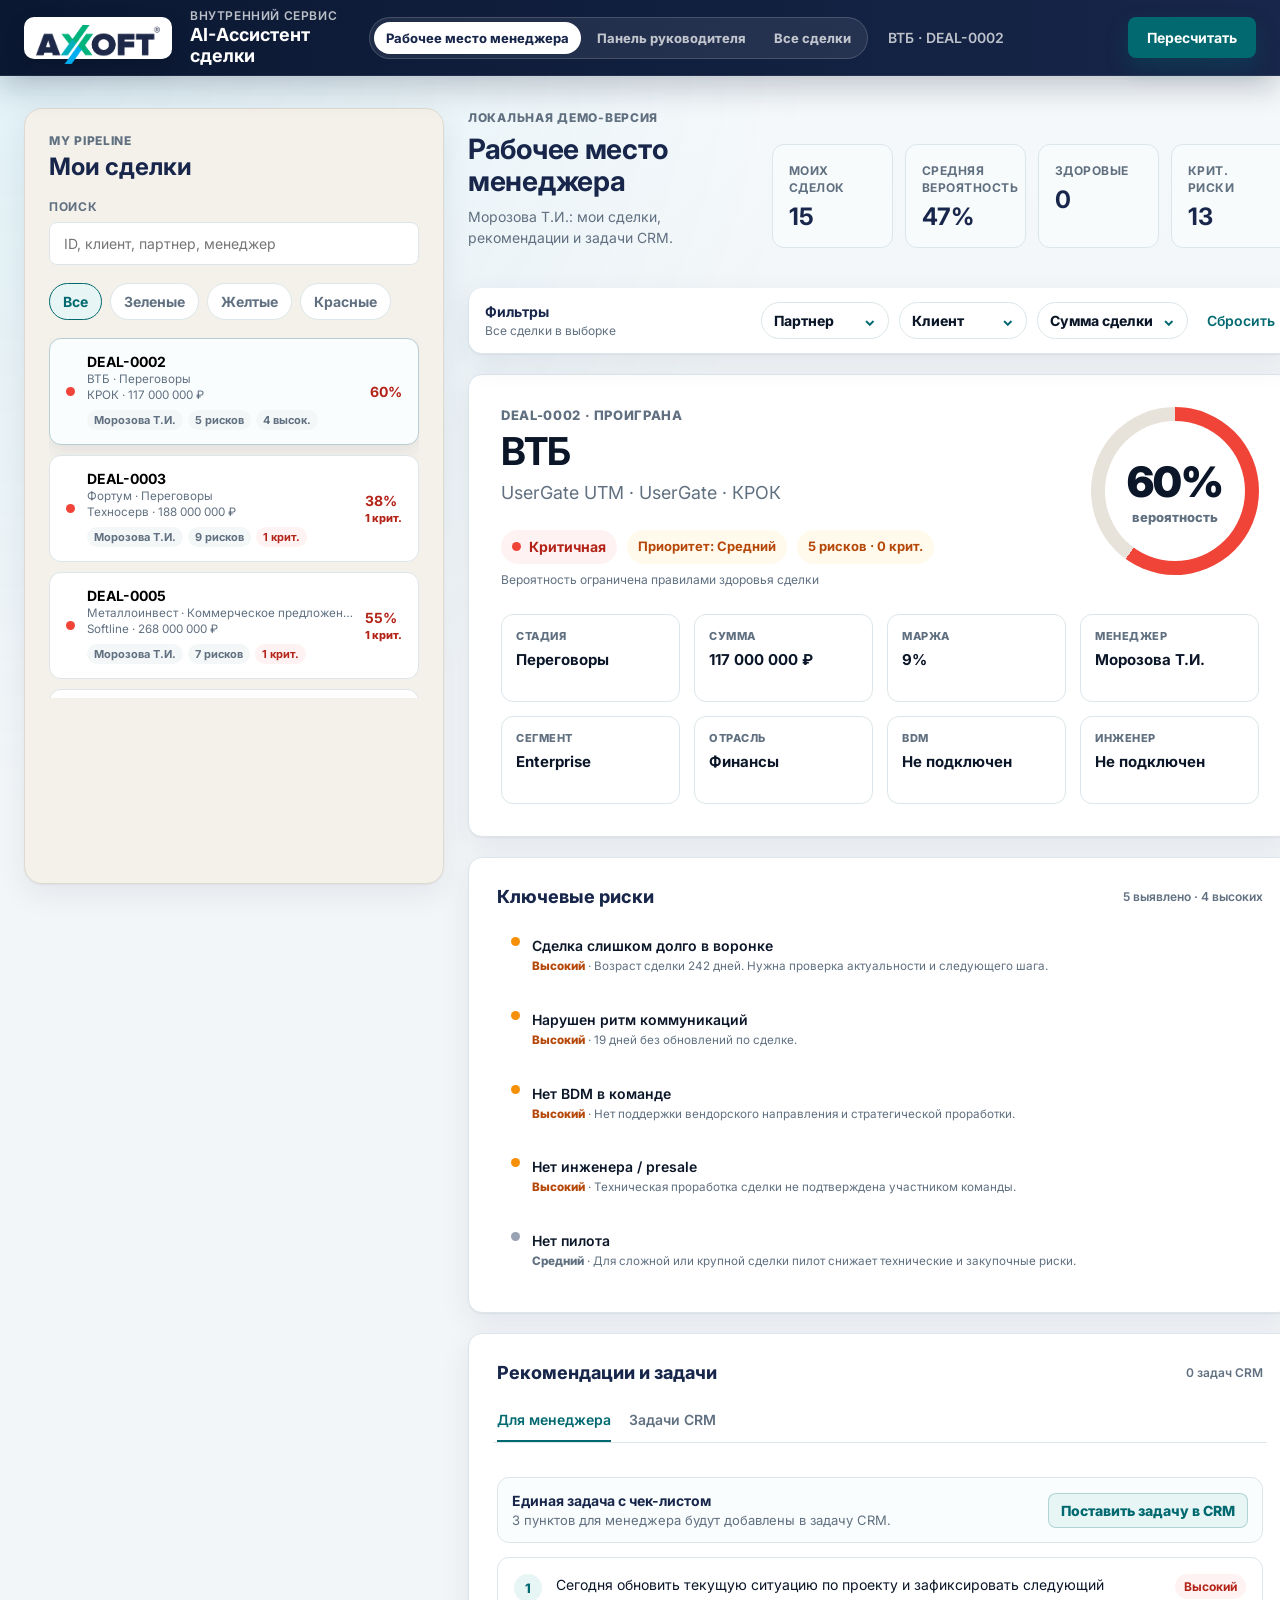
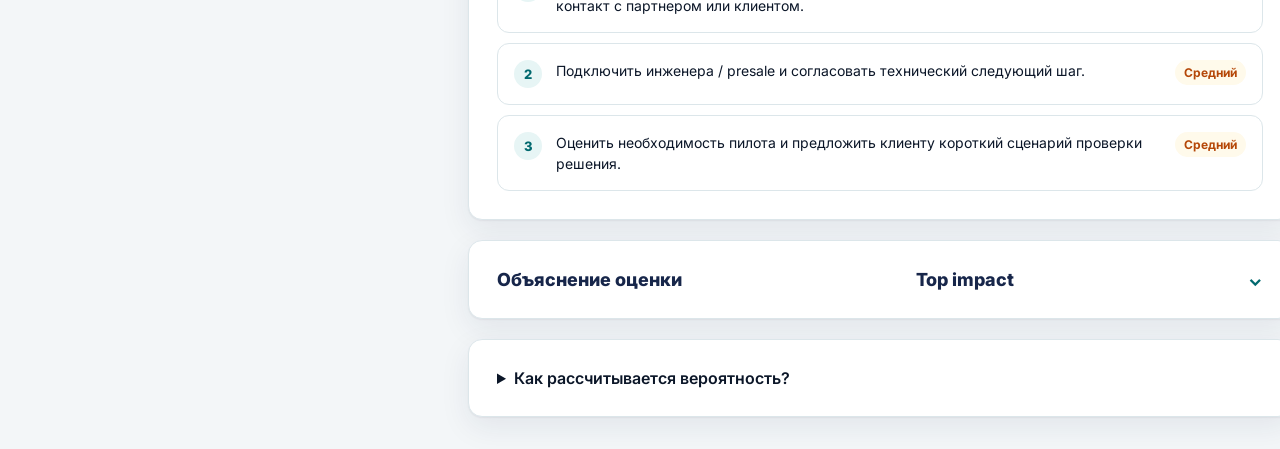
==== index.html @ a13b2f6b "Expand all deals drilldown" ====
<!doctype html>
<html lang="ru">
  <head>
    <meta charset="utf-8">
    <meta name="viewport" content="width=device-width, initial-scale=1">
    <title>AI-Ассистент сделки</title>
    <link rel="preconnect" href="https://fonts.googleapis.com">
    <link rel="preconnect" href="https://fonts.gstatic.com" crossorigin>
    <link href="https://fonts.googleapis.com/css2?family=Inter:wght@400;500;600;700&display=swap" rel="stylesheet">
    <style>
/* CSS: Axoft corporate design system
   Colors: deep navy header, Axoft teal #01696f, cyan accent, neutral work surfaces.
   Typography: Inter, dense but readable B2B hierarchy.
   Spacing: 16/24/32px rhythm, desktop-first with responsive collapse.
   Components: cards, panels, tables, forms, status badges, task modal, filters.
*/
:root {
  --color-bg: #F3F6F8;
  --color-surface: #FFFFFF;
  --color-surface-soft: #F8FBFC;
  --color-border: #DCE6EA;
  --color-border-strong: #B7CDD3;
  --color-text: #0B1628;
  --color-muted: #607080;
  --color-primary: #01696f;
  --color-primary-hover: #00545A;
  --color-navy: #17264A;
  --color-navy-2: #0B1832;
  --color-cyan: #00A9E0;
  --color-teal-soft: #E7F5F5;
  --color-success: #12B76A;
  --color-success-bg: #ECFDF5;
  --color-success-text: #027A48;
  --color-warning: #F79009;
  --color-warning-bg: #FFFAEB;
  --color-warning-text: #B54708;
  --color-danger: #F04438;
  --color-danger-bg: #FEF3F2;
  --color-danger-text: #B42318;
  --radius-card: 14px;
  --radius-button: 8px;
  --shadow-card: 0 10px 30px rgba(23, 38, 74, 0.08), 0 1px 2px rgba(23, 38, 74, 0.06);
  --shadow-strong: 0 22px 46px rgba(11, 24, 50, 0.18);
}

* { box-sizing: border-box; }
body {
  margin: 0;
  background:
    radial-gradient(circle at top left, rgba(0, 169, 224, 0.09), transparent 34%),
    linear-gradient(180deg, #F7FAFB 0%, var(--color-bg) 320px);
  color: var(--color-text);
  font-family: 'Inter', -apple-system, BlinkMacSystemFont, sans-serif;
  font-size: 14px;
  letter-spacing: 0;
}
button, input { font: inherit; }
button { cursor: pointer; }
.app-header {
  height: 76px;
  background: linear-gradient(90deg, var(--color-navy-2), var(--color-navy));
  border-bottom: 1px solid rgba(255,255,255,0.08);
  display: flex;
  align-items: center;
  position: sticky;
  top: 0;
  z-index: 10;
  box-shadow: 0 12px 30px rgba(11, 24, 50, 0.22);
}
.header-inner {
  width: min(1440px, calc(100% - 48px));
  margin: 0 auto;
  display: grid;
  grid-template-columns: 1fr auto minmax(220px, auto) auto;
  align-items: center;
  gap: 20px;
}
.system-title { display: flex; align-items: center; gap: 18px; min-width: 0; color: #fff; font-size: 18px; font-weight: 700; }
.brand-logo-wrap { display: grid; place-items: center; width: 148px; height: 42px; border-radius: 10px; background: #fff; padding: 8px 12px; box-shadow: 0 8px 20px rgba(0,0,0,0.16); }
.brand-logo { width: 124px; height: auto; display: block; }
.product-name { display: grid; gap: 2px; min-width: 0; }
.product-name span { color: rgba(255,255,255,0.72); font-size: 12px; font-weight: 600; letter-spacing: 0.05em; text-transform: uppercase; }
.product-name strong { color: #fff; font-size: 18px; line-height: 1.15; }
.selected-deal { color: rgba(255,255,255,0.72); font-weight: 600; overflow: hidden; text-overflow: ellipsis; white-space: nowrap; }
.role-switch { display: inline-flex; gap: 4px; padding: 4px; border: 1px solid rgba(255,255,255,0.16); border-radius: 999px; background: rgba(255,255,255,0.08); }
.role-button { border: 0; border-radius: 999px; background: transparent; color: rgba(255,255,255,0.72); padding: 8px 12px; font-size: 13px; font-weight: 750; white-space: nowrap; }
.role-button.is-active { background: #fff; color: var(--color-navy); }
.primary-button {
  border: 0;
  border-radius: var(--radius-button);
  background: var(--color-primary);
  color: #fff;
  font-weight: 700;
  padding: 12px 16px;
  min-width: 128px;
  transition: background 150ms ease, transform 150ms ease;
  box-shadow: 0 10px 22px rgba(1,105,111,0.28);
}
.primary-button:hover { background: var(--color-primary-hover); }
.primary-button:active { transform: translateY(1px); }
.primary-button .spinner { display: none; width: 14px; height: 14px; border-radius: 999px; border: 2px solid rgba(255,255,255,0.45); border-top-color: #fff; animation: spin 0.7s linear infinite; margin-right: 8px; vertical-align: -2px; }
.primary-button.is-loading .spinner { display: inline-block; }
@keyframes spin { to { transform: rotate(360deg); } }
.page { width: min(1440px, calc(100% - 48px)); margin: 32px auto; display: grid; gap: 20px; }
.control-card, .card { background: var(--color-surface); border: 1px solid var(--color-border); border-radius: var(--radius-card); box-shadow: var(--shadow-card); }
.control-card { padding: 24px; display: grid; gap: 20px; border-top: 4px solid var(--color-primary); }
.control-top { display: grid; grid-template-columns: minmax(320px, 1fr) auto; gap: 20px; align-items: end; }
.search-box { display: grid; gap: 8px; }
.label, .search-box span { color: var(--color-muted); font-size: 12px; font-weight: 700; letter-spacing: 0.06em; text-transform: uppercase; }
.search-box input { border: 1px solid var(--color-border); border-radius: var(--radius-button); padding: 12px 14px; outline: none; color: var(--color-text); background: #fff; }
.search-box input:focus { border-color: var(--color-primary); box-shadow: 0 0 0 4px rgba(1,105,111,0.12); }
.filter-row { display: flex; gap: 8px; flex-wrap: wrap; }
.chip { border: 1px solid var(--color-border); border-radius: 999px; background: #fff; color: var(--color-muted); padding: 9px 13px; font-weight: 700; transition: background 150ms ease, border-color 150ms ease, color 150ms ease; }
.chip:hover { background: #F9FAFB; }
.chip.is-active { border-color: var(--color-primary); color: var(--color-primary); background: var(--color-teal-soft); }
.summary-grid { display: grid; grid-template-columns: repeat(4, minmax(0, 1fr)); gap: 12px; }
.summary-item { border: 1px solid var(--color-border); border-radius: 12px; padding: 16px; background: var(--color-surface-soft); }
.summary-item span { color: var(--color-muted); font-size: 12px; font-weight: 700; text-transform: uppercase; letter-spacing: 0.04em; }
.summary-item strong { display: block; margin-top: 7px; font-size: 24px; color: var(--color-navy); }
.deal-list { display: grid; gap: 10px; max-height: none; overflow: auto; }
.manager-group { display: grid; gap: 8px; }
.manager-group + .manager-group { margin-top: 12px; padding-top: 12px; border-top: 1px solid #DFD9CF; }
.manager-group-header { display: flex; justify-content: space-between; gap: 10px; align-items: center; color: var(--color-muted); font-size: 12px; font-weight: 800; text-transform: uppercase; letter-spacing: 0.04em; }
.manager-group-header strong { color: var(--color-navy); font-size: 13px; letter-spacing: 0; text-transform: none; }
.manager-group-header span { color: var(--color-danger-text); }
.deal-row { width: 100%; border: 1px solid var(--color-border); border-radius: 12px; background: #fff; padding: 14px 16px; display: grid; grid-template-columns: auto minmax(0, 1fr) auto; align-items: center; gap: 12px; text-align: left; transition: background 150ms ease, border-color 150ms ease, transform 150ms ease, box-shadow 150ms ease; }
.deal-row:hover, .deal-row.is-selected { background: #FAFDFD; border-color: var(--color-border-strong); box-shadow: 0 6px 18px rgba(23, 38, 74, 0.08); }
.deal-row-main { min-width: 0; }
.deal-row-main strong, .deal-row-main small { display: block; overflow: hidden; text-overflow: ellipsis; white-space: nowrap; }
.deal-row-main small { color: var(--color-muted); margin-top: 2px; }
.deal-row-meta { display: flex; flex-wrap: wrap; gap: 5px; margin-top: 8px; }
.deal-row-meta em { font-style: normal; border-radius: 999px; background: #F4F7F8; color: var(--color-muted); padding: 3px 7px; font-size: 11px; font-weight: 700; }
.deal-row-meta em.danger { background: var(--color-danger-bg); color: var(--color-danger-text); }
.deal-row-score { font-weight: 700; }
.deal-row-score small { display: block; margin-top: 2px; color: var(--color-danger-text); font-size: 11px; font-weight: 800; white-space: nowrap; }
.deal-row-score.green, .metric-number.green { color: var(--color-success-text); }
.deal-row-score.yellow, .metric-number.yellow { color: var(--color-warning-text); }
.deal-row-score.red, .metric-number.red { color: var(--color-danger-text); }
.hero-grid { display: grid; grid-template-columns: repeat(3, minmax(0, 1fr)); gap: 20px; }
.card { padding: 28px; animation: fadeInUp 0.3s ease forwards; opacity: 0; }
@keyframes fadeInUp { from { opacity: 0; transform: translateY(8px); } to { opacity: 1; transform: translateY(0); } }
.metric-card { min-height: 172px; display: flex; flex-direction: column; justify-content: space-between; }
.metric-number { font-size: 44px; font-weight: 800; margin-top: 16px; letter-spacing: -0.02em; }
.metric-number.compact { font-size: 28px; }
.metric-card p { color: var(--color-muted); margin: 12px 0 0; line-height: 1.45; }
.progress-track { height: 10px; background: #E7EEF1; border-radius: 999px; overflow: hidden; margin-top: 18px; }
.progress-fill { height: 100%; border-radius: inherit; width: 0; transition: width 0.8s ease-out; }
.progress-fill.green { background: var(--color-success); }
.progress-fill.yellow { background: var(--color-warning); }
.progress-fill.red { background: var(--color-danger); }
.health-badge { display: inline-flex; align-items: center; gap: 8px; width: max-content; margin-top: 18px; border-radius: 999px; padding: 8px 11px; font-weight: 700; }
.health-badge.green { color: var(--color-success-text); background: var(--color-success-bg); }
.health-badge.yellow { color: var(--color-warning-text); background: var(--color-warning-bg); }
.health-badge.red { color: var(--color-danger-text); background: var(--color-danger-bg); }
.status-dot, .risk-dot { width: 9px; height: 9px; border-radius: 999px; display: inline-block; flex: 0 0 auto; }
.status-dot.green { background: var(--color-success); }
.status-dot.yellow { background: var(--color-warning); }
.status-dot.red { background: var(--color-danger); }
.context-card { display: grid; grid-template-columns: repeat(4, minmax(0, 1fr)); gap: 24px; border-left: 4px solid var(--color-primary); }
.context-card strong { display: block; margin-top: 8px; font-size: 15px; line-height: 1.35; }
.content-grid { display: grid; grid-template-columns: 1fr 1fr; gap: 20px; }
.panel-heading { display: flex; justify-content: space-between; gap: 12px; align-items: center; margin-bottom: 16px; }
.panel-heading h2 { margin: 0; font-size: 18px; font-weight: 750; color: var(--color-navy); }
.panel-heading span { color: var(--color-muted); font-size: 12px; font-weight: 600; }
.risk-list { list-style: none; padding: 0; margin: 0; display: grid; gap: 8px; }
.risk-item { display: grid; grid-template-columns: auto minmax(0, 1fr); gap: 12px; padding: 14px; border-radius: 12px; transition: background 150ms ease; }
.risk-item:hover { background: #F9FAFB; }
.risk-dot.critical { background: var(--color-danger); }
.risk-dot.high { background: var(--color-warning); }
.risk-dot.medium { background: #98A2B3; }
.risk-item strong { display: block; font-weight: 600; }
.risk-item small { display: block; color: var(--color-muted); margin-top: 4px; line-height: 1.45; }
.risk-item.critical { background: var(--color-danger-bg); border: 1px solid rgba(185, 28, 28, 0.18); box-shadow: inset 3px 0 0 var(--color-danger); }
.risk-severity { font-weight: 800; }
.risk-severity.critical { color: var(--color-danger-text); }
.risk-severity.high { color: var(--color-warning-text); }
.risk-severity.medium { color: var(--color-muted); }
.factor-rating-list { display: grid; gap: 12px; }
.factor-rating-row { display: grid; grid-template-columns: minmax(0, 1fr) 48px auto; gap: 12px; align-items: center; }
.factor-rating-row span:first-child { color: var(--color-text); overflow: hidden; text-overflow: ellipsis; white-space: nowrap; }
.factor-rating-row strong.plus, .weight-row .plus { color: var(--color-success-text); }
.factor-rating-row strong.minus, .weight-row .minus { color: var(--color-danger-text); }
.dot-rating { display: inline-flex; gap: 4px; }
.dot-rating i { width: 8px; height: 8px; border-radius: 999px; background: #EAECF0; }
.dot-rating i.filled { background: var(--color-primary); }
.empty-state { color: var(--color-muted); background: #F9FAFB; border: 1px dashed var(--color-border); border-radius: 10px; padding: 14px; }
.recommendations-card { padding-bottom: 18px; }
.tabs { display: flex; gap: 18px; border-bottom: 1px solid var(--color-border); margin: -4px -4px 18px; padding: 0 4px; }
.tab { border: 0; background: transparent; color: var(--color-muted); font-weight: 600; padding: 0 0 12px; border-bottom: 2px solid transparent; transition: color 150ms ease, border-color 150ms ease; }
.tab:hover, .tab.is-active { color: var(--color-primary); }
.tab.is-active { border-bottom-color: var(--color-primary); }
.tab-panel { display: none; opacity: 0; transition: opacity 200ms ease; }
.tab-panel.is-active { display: block; opacity: 1; }
.recommendation-list { list-style: none; padding: 0; margin: 0; display: grid; gap: 10px; }
.recommendation-card { display: grid; grid-template-columns: auto minmax(0, 1fr) auto; gap: 14px; align-items: start; border: 1px solid var(--color-border); border-radius: 12px; padding: 16px; background: #fff; transition: background 150ms ease, border-color 150ms ease, box-shadow 150ms ease; }
.recommendation-card:hover { background: #FAFDFD; border-color: var(--color-border-strong); box-shadow: 0 8px 18px rgba(23, 38, 74, 0.08); }
.rec-index { width: 28px; height: 28px; display: grid; place-items: center; border-radius: 999px; background: var(--color-teal-soft); color: var(--color-primary); font-weight: 800; font-size: 13px; }
.rec-text { line-height: 1.5; }
.recommendation-toolbar { display: flex; justify-content: space-between; gap: 16px; align-items: center; margin-bottom: 14px; padding: 14px; border: 1px solid var(--color-border); border-radius: 12px; background: #FAFDFD; }
.recommendation-toolbar strong { display: block; color: var(--color-navy); }
.recommendation-toolbar span { display: block; color: var(--color-muted); font-size: 13px; margin-top: 3px; }
.priority-badge { border-radius: 999px; padding: 5px 9px; font-size: 12px; font-weight: 700; white-space: nowrap; }
.priority-badge.high { background: var(--color-danger-bg); color: var(--color-danger-text); }
.priority-badge.medium { background: var(--color-warning-bg); color: var(--color-warning-text); }
.task-create-button { border: 1px solid rgba(1,105,111,0.24); border-radius: var(--radius-button); background: var(--color-teal-soft); color: var(--color-primary); font-weight: 800; padding: 8px 12px; white-space: nowrap; transition: background 150ms ease, border-color 150ms ease; }
.task-create-button:hover { background: #D5ECEE; border-color: var(--color-primary); }
.tasks-card { display: grid; gap: 14px; }
.task-list { display: grid; gap: 10px; }
.task-row { border: 1px solid var(--color-border); border-radius: 10px; padding: 14px; display: grid; grid-template-columns: minmax(0, 1fr) auto; gap: 12px; background: #fff; }
.task-row strong { display: block; margin-bottom: 5px; }
.task-meta { color: var(--color-muted); font-size: 13px; line-height: 1.45; }
.task-checklist { margin: 10px 0 0; padding: 0; list-style: none; display: grid; gap: 6px; color: var(--color-text); }
.task-checklist li { display: grid; grid-template-columns: auto minmax(0, 1fr); gap: 8px; align-items: start; font-size: 13px; line-height: 1.35; }
.task-checklist li::before { content: ""; width: 14px; height: 14px; margin-top: 2px; border: 1px solid var(--color-border-strong); border-radius: 4px; background: #fff; }
.task-status-select { border: 1px solid var(--color-border); border-radius: var(--radius-button); padding: 8px 9px; background: #fff; color: var(--color-text); }
.task-empty { color: var(--color-muted); background: #F9FAFB; border: 1px dashed var(--color-border); border-radius: 10px; padding: 14px; }
.modal-backdrop { position: fixed; inset: 0; display: none; place-items: center; background: rgba(16,24,40,0.42); z-index: 50; padding: 20px; }
.modal-backdrop.is-open { display: grid; }
.task-modal { width: min(620px, 100%); background: #fff; border-radius: 16px; box-shadow: var(--shadow-strong); border: 1px solid var(--color-border); overflow: hidden; }
.modal-header { padding: 20px 22px; border-bottom: 1px solid var(--color-border); display: flex; justify-content: space-between; gap: 12px; align-items: center; background: linear-gradient(90deg, var(--color-navy-2), var(--color-navy)); color: #fff; }
.modal-header h2 { margin: 0; font-size: 18px; }
.modal-close { border: 0; background: transparent; color: var(--color-muted); font-size: 24px; line-height: 1; }
.task-form { padding: 22px; display: grid; gap: 14px; }
.form-grid { display: grid; grid-template-columns: 1fr 1fr; gap: 14px; }
.form-field { display: grid; gap: 7px; }
.form-field.full { grid-column: 1 / -1; }
.form-field label { color: var(--color-muted); font-size: 12px; font-weight: 600; letter-spacing: 0.05em; text-transform: uppercase; }
.form-field input, .form-field textarea, .form-field select { width: 100%; border: 1px solid var(--color-border); border-radius: var(--radius-button); padding: 10px 11px; outline: none; color: var(--color-text); background: #fff; }
.form-field textarea { min-height: 92px; resize: vertical; }
.form-field input:focus, .form-field textarea:focus, .form-field select:focus { border-color: var(--color-primary); box-shadow: 0 0 0 3px rgba(37,99,235,0.12); }
.checklist-preview { margin-top: 2px; padding: 12px; border: 1px solid var(--color-border); border-radius: 12px; background: #F9FAFB; }
.checklist-preview ul { margin: 8px 0 0; padding: 0; list-style: none; display: grid; gap: 8px; }
.checklist-preview li { display: grid; grid-template-columns: auto minmax(0, 1fr); gap: 8px; color: var(--color-text); line-height: 1.35; }
.checklist-preview li::before { content: ""; width: 14px; height: 14px; margin-top: 2px; border: 1px solid var(--color-border-strong); border-radius: 4px; background: #fff; }
.modal-actions { display: flex; justify-content: flex-end; gap: 10px; padding-top: 4px; }
.secondary-button { border: 1px solid var(--color-border); border-radius: var(--radius-button); background: #fff; color: var(--color-text); font-weight: 600; padding: 10px 14px; }
.toast { position: fixed; right: 24px; bottom: 24px; z-index: 60; background: var(--color-text); color: #fff; border-radius: 10px; padding: 12px 14px; box-shadow: var(--shadow-card); opacity: 0; transform: translateY(8px); pointer-events: none; transition: opacity 180ms ease, transform 180ms ease; }
.toast.is-visible { opacity: 1; transform: translateY(0); }
.methodology summary { cursor: pointer; font-weight: 600; font-size: 16px; }
.methodology-body { margin-top: 16px; color: var(--color-muted); }
.weights-table { display: grid; gap: 1px; border: 1px solid var(--color-border); border-radius: 10px; overflow: hidden; margin-top: 14px; }
.weight-row { display: grid; grid-template-columns: 150px minmax(0, 1fr) 64px; gap: 12px; padding: 10px 12px; background: #fff; color: var(--color-text); align-items: center; }
.weight-row span { color: var(--color-muted); font-size: 12px; }
.weight-row strong { font-weight: 500; }
.weight-row em { font-style: normal; text-align: right; font-weight: 700; }

.workspace-grid { display: grid; grid-template-columns: minmax(0, 1fr) 320px; gap: 16px; align-items: start; }
.main-column { display: grid; gap: 16px; min-width: 0; }
.filter-panel { position: sticky; top: 100px; padding: 24px; display: grid; gap: 20px; max-height: calc(100vh - 124px); overflow: auto; border-top: 4px solid var(--color-primary); }
.filter-panel h2 { margin: 0; font-size: 16px; font-weight: 600; }
.filter-panel-header { display: flex; align-items: center; justify-content: space-between; gap: 12px; }
.clear-button { border: 0; background: transparent; color: var(--color-primary); font-weight: 600; padding: 0; }
.filter-group { display: grid; gap: 8px; }
.filter-search { width: 100%; border: 1px solid var(--color-border); border-radius: var(--radius-button); padding: 11px 12px; outline: none; }
.filter-search:focus { border-color: var(--color-primary); box-shadow: 0 0 0 4px rgba(1,105,111,0.12); }
.option-list { display: grid; gap: 6px; max-height: 166px; overflow: auto; padding-right: 2px; }
.option-row { display: grid; grid-template-columns: auto minmax(0, 1fr) auto; align-items: center; gap: 8px; padding: 8px; border-radius: 8px; color: var(--color-text); transition: background 150ms ease; }
.option-row:hover { background: #F9FAFB; }
.option-row input { width: 16px; height: 16px; accent-color: var(--color-primary); }
.option-row span { overflow: hidden; text-overflow: ellipsis; white-space: nowrap; }
.option-count { color: var(--color-muted); font-size: 12px; }
.active-filter-summary { color: var(--color-muted); font-size: 13px; line-height: 1.45; padding: 10px 12px; background: #F9FAFB; border: 1px solid var(--color-border); border-radius: 10px; }
.cap-note { color: var(--color-muted); font-size: 12px; margin-top: 8px; line-height: 1.35; }
.deal-list { max-height: 360px; }

@media (max-width: 1020px) {
  .workspace-grid { grid-template-columns: 1fr; }
  .filter-panel { position: static; max-height: none; }
}
@media (max-width: 768px) {
  .header-inner, .page { width: calc(100% - 32px); }
  .header-inner { grid-template-columns: 1fr; gap: 4px; height: auto; padding: 12px 0; }
  .app-header { height: auto; }
  .primary-button { width: 100%; margin-top: 8px; }
  .control-top, .hero-grid, .content-grid, .context-card, .summary-grid { grid-template-columns: 1fr; }
  .page { margin: 16px auto; }
  .card, .control-card { padding: 18px; }
  .weight-row { grid-template-columns: 1fr; }
  .recommendation-card { grid-template-columns: auto minmax(0, 1fr); }
  .priority-badge, .task-create-button { grid-column: 2; width: max-content; }
  .form-grid, .task-row { grid-template-columns: 1fr; }
}

/* CRM workspace redesign: left deal list, compact filter strip, deal-first content */
.crm-layout { display: grid; grid-template-columns: 420px minmax(0, 1fr); gap: 24px; align-items: start; }
.crm-layout.all-deals-mode { grid-template-columns: 1fr; }
.crm-layout.all-deals-mode .deal-sidebar { display: none; }
.deal-sidebar { position: sticky; top: 100px; height: calc(100vh - 124px); overflow: hidden; display: grid; grid-template-rows: auto auto auto minmax(0, 1fr); gap: 18px; padding: 24px; background: #F4F1EB; border: 1px solid #DFD9CF; border-radius: 18px; box-shadow: var(--shadow-card); }
.sidebar-title { display: grid; gap: 4px; }
.sidebar-title span, .section-kicker { color: var(--color-muted); font-size: 12px; font-weight: 800; letter-spacing: 0.06em; text-transform: uppercase; }
.sidebar-title strong { font-size: 24px; color: var(--color-navy); }
.deal-workspace { min-width: 0; display: grid; gap: 20px; }
.workspace-header { display: grid; grid-template-columns: minmax(280px, 1fr) minmax(520px, 0.9fr); gap: 24px; align-items: end; }
.workspace-header h1 { margin: 8px 0 0; font-size: 28px; line-height: 1.15; color: var(--color-navy); letter-spacing: -0.01em; }
.role-note { margin: 10px 0 0; color: var(--color-muted); line-height: 1.45; }
.leader-dashboard { display: grid; grid-template-columns: repeat(4, minmax(0, 1fr)); gap: 14px; }
.leader-card { border: 1px solid var(--color-border); border-radius: 12px; background: #fff; padding: 16px; }
.leader-card span { display: block; color: var(--color-muted); font-size: 11px; font-weight: 800; letter-spacing: 0.05em; text-transform: uppercase; }
.leader-card strong { display: block; margin-top: 8px; color: var(--color-navy); font-size: 24px; line-height: 1.1; }
.leader-card small { display: block; margin-top: 7px; color: var(--color-muted); line-height: 1.35; }
.leader-card.danger { background: var(--color-danger-bg); border-color: rgba(185,28,28,0.18); }
.leader-card.danger strong { color: var(--color-danger-text); }
.filter-strip { position: sticky; top: 92px; z-index: 40; display: grid; grid-template-columns: 260px minmax(0, 1fr) max-content; gap: 16px; align-items: center; padding: 14px 16px; border-top: 0; overflow: visible; }
.filter-strip-meta { display: grid; gap: 3px; min-width: 150px; }
.filter-strip-meta strong { color: var(--color-navy); }
.filter-strip-meta span { color: var(--color-muted); font-size: 12px; }
.filter-dropdown-row { display: flex; gap: 10px; align-items: center; flex-wrap: wrap; min-width: 0; overflow: visible; padding: 0; }
.filter-dropdown { position: relative; z-index: 41; }
.filter-dropdown summary { list-style: none; cursor: pointer; border: 1px solid var(--color-border); border-radius: 999px; padding: 9px 12px; min-width: 128px; max-width: 220px; background: #fff; color: var(--color-text); font-weight: 750; display: flex; justify-content: space-between; gap: 10px; align-items: center; white-space: nowrap; overflow: hidden; text-overflow: ellipsis; }
.filter-dropdown summary::-webkit-details-marker { display: none; }
.filter-dropdown summary:focus { outline: none; }
.filter-dropdown summary:focus-visible { border-color: var(--color-primary); box-shadow: 0 0 0 4px rgba(1,105,111,0.10); }
.filter-dropdown summary::after { content: "⌄"; color: var(--color-primary); font-weight: 900; }
.filter-dropdown[open] summary { border-color: var(--color-primary); box-shadow: 0 0 0 4px rgba(1,105,111,0.10); }
.filter-menu { position: absolute; z-index: 80; top: calc(100% + 8px); left: 0; width: min(300px, calc(100vw - 48px)); padding: 12px; background: #fff; border: 1px solid var(--color-border); border-radius: 14px; box-shadow: var(--shadow-strong); display: grid; gap: 10px; }
.filter-dropdown.align-right .filter-menu { left: auto; right: 0; }
.filter-menu .option-list { max-height: min(240px, calc(100vh - 300px)); overflow: auto; overscroll-behavior: contain; }
.deal-detail-layout { display: grid; grid-template-columns: minmax(0, 1fr); gap: 20px; align-items: start; }
.deal-main-column { display: grid; gap: 20px; min-width: 0; }
.deal-hero-card { padding: 32px; }
.deal-hero { display: grid; grid-template-columns: minmax(0, 1fr) clamp(132px, 14vw, 168px); gap: 28px; align-items: start; }
.deal-kicker { color: var(--color-muted); font-size: 13px; font-weight: 800; letter-spacing: 0.05em; text-transform: uppercase; }
.deal-title { margin: 8px 0 8px; font-size: clamp(30px, 3vw, 44px); line-height: 1.08; color: var(--color-text); letter-spacing: -0.02em; overflow-wrap: anywhere; }
.deal-subtitle { color: var(--color-muted); font-size: clamp(16px, 1.4vw, 18px); line-height: 1.4; overflow-wrap: anywhere; }
.score-donut { width: clamp(132px, 14vw, 168px); height: clamp(132px, 14vw, 168px); border-radius: 50%; display: grid; place-items: center; background: conic-gradient(var(--score-color) calc(var(--score) * 1%), #E7E2DA 0); justify-self: end; position: relative; }
.score-donut::after { content: ""; position: absolute; inset: 14px; border-radius: 50%; background: #fff; }
.score-donut-inner { position: relative; z-index: 1; display: grid; justify-items: center; gap: 2px; }
.score-donut-value { font-size: clamp(34px, 3.5vw, 42px); font-weight: 900; color: var(--color-text); letter-spacing: -0.03em; }
.score-donut-label { color: var(--color-muted); font-size: 13px; font-weight: 800; }
.deal-badges { display: flex; flex-wrap: wrap; gap: 10px; margin-top: 24px; align-items: center; max-width: 100%; }
.deal-badges .health-badge { margin-top: 0; min-height: 34px; padding: 7px 11px; font-size: 14px; line-height: 1; }
.deal-badges .priority-badge { display: inline-flex; align-items: center; min-height: 34px; padding: 7px 11px; font-size: 13px; line-height: 1; max-width: 100%; }
.deal-detail-grid { display: grid; grid-template-columns: repeat(4, minmax(0, 1fr)); gap: 14px; margin-top: 26px; }
.deal-detail-item { border: 1px solid var(--color-border); border-radius: 12px; padding: 14px; background: #fff; min-height: 88px; min-width: 0; overflow: hidden; }
.deal-detail-item span { display: block; color: var(--color-muted); font-size: 11px; font-weight: 800; letter-spacing: 0.05em; text-transform: uppercase; }
.deal-detail-item strong { display: block; margin-top: 8px; color: var(--color-text); font-size: clamp(15px, 1.15vw, 17px); line-height: 1.2; overflow-wrap: break-word; hyphens: auto; }
.insight-card { position: sticky; top: 100px; display: grid; gap: 22px; }
.impact-list { border: 1px solid var(--color-border); border-radius: 12px; overflow: hidden; }
.impact-row { display: grid; grid-template-columns: minmax(0, 1fr) 54px; gap: 12px; align-items: center; padding: 13px 16px; border-bottom: 1px solid var(--color-border); }
.impact-row:last-child { border-bottom: 0; }
.impact-row span { color: var(--color-text); line-height: 1.35; }
.impact-row strong { text-align: right; font-size: 18px; }
.impact-row strong.plus { color: var(--color-success-text); }
.impact-row strong.minus { color: var(--color-danger-text); }
.score-explain summary { cursor: pointer; display: flex; justify-content: space-between; gap: 16px; align-items: center; color: var(--color-navy); font-size: 18px; font-weight: 800; }
.score-explain summary::-webkit-details-marker { display: none; }
.score-explain summary::after { content: "⌄"; color: var(--color-primary); font-size: 18px; }
.score-explain[open] summary::after { transform: rotate(180deg); }
.score-explain-body { display: grid; grid-template-columns: repeat(2, minmax(0, 1fr)); gap: 20px; margin-top: 18px; }
.score-explain h3 { margin: 0 0 12px; color: var(--color-text); font-size: 16px; }
.deals-table-card { display: grid; gap: 16px; }
.all-deals-controls { display: grid; gap: 18px; }
.all-deals-topline { display: grid; grid-template-columns: minmax(320px, 1fr) auto; gap: 18px; align-items: end; }
.view-toggle { display: inline-flex; gap: 4px; padding: 4px; border: 1px solid var(--color-border); border-radius: 999px; background: #fff; }
.view-toggle button { border: 0; border-radius: 999px; background: transparent; color: var(--color-muted); padding: 8px 12px; font-weight: 800; }
.view-toggle button.is-active { background: var(--color-teal-soft); color: var(--color-primary); }
.all-deals-list { display: grid; gap: 12px; }
.all-deal-card { width: 100%; border: 1px solid var(--color-border); border-radius: 14px; background: #fff; padding: 18px; display: grid; grid-template-columns: auto minmax(0, 1fr) auto; gap: 18px; align-items: center; text-align: left; transition: border-color 150ms ease, box-shadow 150ms ease, transform 150ms ease; }
.all-deal-card:hover { border-color: var(--color-border-strong); box-shadow: 0 10px 24px rgba(23,38,74,0.09); transform: translateY(-1px); }
.all-deal-main { min-width: 0; display: grid; gap: 6px; }
.all-deal-title { display: flex; flex-wrap: wrap; gap: 8px; align-items: baseline; }
.all-deal-title strong { color: var(--color-text); font-size: 18px; }
.all-deal-title span { color: var(--color-muted); font-weight: 700; }
.all-deal-subtitle { color: var(--color-muted); font-size: 14px; line-height: 1.35; overflow: hidden; text-overflow: ellipsis; white-space: nowrap; }
.all-deal-tags { display: flex; flex-wrap: wrap; gap: 6px; margin-top: 4px; }
.all-deal-tags em { font-style: normal; border-radius: 999px; background: #F4F7F8; color: var(--color-muted); padding: 4px 8px; font-size: 12px; font-weight: 800; }
.all-deal-tags em.danger { background: var(--color-danger-bg); color: var(--color-danger-text); }
.all-deal-score { display: grid; gap: 4px; justify-items: end; min-width: 92px; }
.all-deal-score strong { font-size: 24px; }
.all-deals-back { display: flex; justify-content: space-between; gap: 16px; align-items: center; margin-bottom: 16px; }
.deals-table-wrap { overflow: auto; border: 1px solid var(--color-border); border-radius: 12px; background: #fff; }
.deals-table { width: 100%; border-collapse: collapse; min-width: 1120px; }
.deals-table th, .deals-table td { padding: 12px 14px; border-bottom: 1px solid var(--color-border); text-align: left; vertical-align: middle; }
.deals-table th { position: sticky; top: 0; z-index: 1; background: var(--color-surface-soft); color: var(--color-muted); font-size: 11px; font-weight: 800; letter-spacing: 0.05em; text-transform: uppercase; }
.deals-table tr:last-child td { border-bottom: 0; }
.deals-table tbody tr { cursor: pointer; transition: background 150ms ease; }
.deals-table tbody tr:hover, .deals-table tbody tr.is-selected { background: #FAFDFD; }
.table-sort { border: 0; background: transparent; color: inherit; font: inherit; text-transform: inherit; letter-spacing: inherit; padding: 0; }
.table-sort::after { content: "↕"; margin-left: 5px; color: var(--color-primary); font-size: 10px; }
.status-pill { display: inline-flex; align-items: center; gap: 6px; border-radius: 999px; padding: 5px 8px; font-size: 12px; font-weight: 800; white-space: nowrap; }
.status-pill.green { background: var(--color-success-bg); color: var(--color-success-text); }
.status-pill.yellow { background: var(--color-warning-bg); color: var(--color-warning-text); }
.status-pill.red { background: var(--color-danger-bg); color: var(--color-danger-text); }
.deal-preview { margin-top: 18px; }
.action-card { display: grid; gap: 16px; }
.action-tabs { display: flex; gap: 18px; border-bottom: 1px solid var(--color-border); }
.action-tabs .tab { padding-bottom: 12px; }
@media (max-width: 1180px) {
  .crm-layout, .deal-detail-layout, .workspace-header, .leader-dashboard { grid-template-columns: 1fr; }
  .header-inner { grid-template-columns: 1fr; height: auto; padding: 14px 0; }
  .app-header { height: auto; }
  .deal-sidebar, .insight-card { position: static; height: auto; max-height: none; }
  .filter-dropdown-row { flex-wrap: wrap; overflow-x: visible; }
}
@media (max-width: 820px) {
  .deal-hero, .deal-detail-grid, .filter-strip, .score-explain-body { grid-template-columns: 1fr; }
  .all-deals-topline, .all-deal-card { grid-template-columns: 1fr; }
  .all-deal-score { justify-items: start; }
  .score-donut { justify-self: start; }
  .filter-menu { position: static; width: 100%; box-shadow: none; margin-top: 8px; }
}

</style>
  </head>
  <body>
    <!-- HTML: Header -->
    <header class="app-header">
      <div class="header-inner">
        <div class="system-title">
          <div class="brand-logo-wrap">
            <img class="brand-logo" src="assets/axoft-logo.png" alt="Axoft">
          </div>
          <div class="product-name">
            <span>Внутренний сервис</span>
            <strong>AI-Ассистент сделки</strong>
          </div>
        </div>
        <div class="role-switch" aria-label="Режим работы">
          <button class="role-button is-active" type="button" data-role="manager">Рабочее место менеджера</button>
          <button class="role-button" type="button" data-role="leader">Панель руководителя</button>
          <button class="role-button" type="button" data-role="allDeals">Все сделки</button>
        </div>
        <div class="selected-deal" id="selectedDealName">Загрузка сделки</div>
        <button class="primary-button" id="recalculateButton"><span class="spinner"></span>Пересчитать</button>
      </div>
    </header>

    <!-- HTML: Deal workspace -->
    <main class="page crm-layout">
      <aside class="deal-sidebar" aria-label="Список сделок">
        <div class="sidebar-title">
          <span>Pipeline</span>
          <strong>Сделки</strong>
        </div>
        <label class="search-box">
          <span>Поиск</span>
          <input id="searchInput" type="search" placeholder="ID, клиент, партнер, менеджер">
        </label>
        <div class="filter-row" id="healthFilters">
          <button class="chip is-active" data-health="all">Все</button>
          <button class="chip" data-health="green">Зеленые</button>
          <button class="chip" data-health="yellow">Желтые</button>
          <button class="chip" data-health="red">Красные</button>
        </div>
        <div class="deal-list" id="dealList" aria-label="Список сделок"></div>
      </aside>

      <section class="deal-workspace">
        <div class="workspace-header">
          <div>
            <span class="section-kicker">Локальная демо-версия</span>
            <h1 id="workspaceTitle">Рабочее место менеджера</h1>
            <p class="role-note" id="workspaceNote">Мои сделки, рекомендации и задачи CRM.</p>
          </div>
          <div class="summary-grid" id="summaryGrid"></div>
        </div>
        <section class="leader-dashboard" id="leaderDashboard" hidden></section>

        <section class="filter-strip card" aria-label="Фильтры сделок">
          <div class="filter-strip-meta">
            <strong>Фильтры</strong>
            <span id="activeFilterSummary">Все сделки в выборке</span>
          </div>
          <div class="filter-dropdown-row" id="advancedFilters"></div>
          <button class="clear-button" id="clearFiltersButton">Сбросить</button>
        </section>

        <div id="dealCard"></div>
      </section>
    </main>

    <!-- HTML: Demo CRM task modal -->
    <div class="modal-backdrop" id="taskModal" aria-hidden="true">
      <div class="task-modal" role="dialog" aria-modal="true" aria-labelledby="taskModalTitle">
        <div class="modal-header">
          <h2 id="taskModalTitle">Создать задачу в CRM</h2>
          <button class="modal-close" id="taskModalClose" type="button" aria-label="Закрыть">×</button>
        </div>
        <form class="task-form" id="taskForm">
          <div class="form-grid">
            <div class="form-field full">
              <label for="taskTitle">Название задачи</label>
              <input id="taskTitle" name="title" required>
            </div>
            <div class="form-field full">
              <label for="taskDescription">Описание</label>
              <textarea id="taskDescription" name="description"></textarea>
            </div>
            <div class="form-field">
              <label for="taskAuthor">Постановщик</label>
              <input id="taskAuthor" name="author" required>
            </div>
            <div class="form-field">
              <label for="taskAssignee">Исполнитель</label>
              <input id="taskAssignee" name="assignee" required>
            </div>
            <div class="form-field">
              <label for="taskDueDate">Срок</label>
              <input id="taskDueDate" name="dueDate" type="date" required>
            </div>
            <div class="form-field">
              <label for="taskPriority">Приоритет</label>
              <select id="taskPriority" name="priority">
                <option>Высокий</option>
                <option>Средний</option>
              </select>
            </div>
            <div class="form-field full">
              <label for="taskDealLink">Связь со сделкой</label>
              <input id="taskDealLink" name="dealLink" readonly>
            </div>
            <div class="form-field full">
              <label>Чек-лист</label>
              <div class="checklist-preview" id="taskChecklistPreview"></div>
            </div>
          </div>
          <div class="modal-actions">
            <button class="secondary-button" type="button" id="taskCancelButton">Отмена</button>
            <button class="primary-button" type="submit">Создать в CRM</button>
          </div>
        </form>
      </div>
    </div>
    <div class="toast" id="toast" role="status" aria-live="polite"></div>

    <!-- HTML: Embedded local dataset -->
    <script id="deals-data" type="application/json">[
  {
    "ID сделки": "DEAL-0001",
    "Дата создания": "30.06.2025",
    "Менеджер Axoft": "Лебедева О.В.",
    "Клиент": "Россельхозбанк",
    "Отрасль": "Финансы",
    "Сегмент клиента": "SMB",
    "Вендор": "DатаРу",
    "Продукт / Решение": "DатаРу Сервер",
    "Партнёр": "Диалог ИТ",
    "Стадия воронки": "Коммерческое предложение",
    "Сумма сделки (руб.)": 1199000,
    "Маржа (руб.)": 65945,
    "Маржа (%)": 5.5,
    "Возраст сделки (дней)": 56,
    "Защита сделки (регистрация у вендора)": "Да",
    "Наличие пилота": "Да",
    "Заявка на пресейл": "Да",
    "Наличие ЛПР": "Да",
    "Статус бюджета": "Документ",
    "Дней без коммуникации": 8,
    "Уверенность менеджера": "Да",
    "Встреча с партнёром (дней назад)": 8,
    "Win rate партнёра (%)": 81,
    "Роль партнёра в сделке": "Активный",
    "Контакт партнёра заполнен": "Нет",
    "BDM в команде": "Нет",
    "Имя BDM": null,
    "Инженер / Presale в команде": "Да",
    "Имя инженера": "Фролов А.И.",
    "Кол-во участников команды": 4,
    "История связки Партнёр-Клиент (% выигранных)": 78,
    "Новый клиент": "Нет",
    "История клиента с Axoft (млн руб.)": 9,
    "Результат сделки": "Выиграна",
    "Вероятность закрытия (%)": 95,
    "Приоритет сделки": "Высокий",
    "Рекомендации ИИ": "Подключить BDM для поддержки вендора и стратегической работы"
  },
  {
    "ID сделки": "DEAL-0002",
    "Дата создания": "21.02.2025",
    "Менеджер Axoft": "Морозова Т.И.",
    "Клиент": "ВТБ",
    "Отрасль": "Финансы",
    "Сегмент клиента": "Enterprise",
    "Вендор": "UserGate",
    "Продукт / Решение": "UserGate UTM",
    "Партнёр": "КРОК",
    "Стадия воронки": "Переговоры",
    "Сумма сделки (руб.)": 117000000,
    "Маржа (руб.)": 10530000,
    "Маржа (%)": 9,
    "Возраст сделки (дней)": 242,
    "Защита сделки (регистрация у вендора)": "Да",
    "Наличие пилота": "Нет",
    "Заявка на пресейл": "Да",
    "Наличие ЛПР": "Да",
    "Статус бюджета": "Документ",
    "Дней без коммуникации": 19,
    "Уверенность менеджера": "Нет",
    "Встреча с партнёром (дней назад)": 24,
    "Win rate партнёра (%)": 44,
    "Роль партнёра в сделке": "Генерация Axoft",
    "Контакт партнёра заполнен": "Да",
    "BDM в команде": "Нет",
    "Имя BDM": null,
    "Инженер / Presale в команде": "Нет",
    "Имя инженера": null,
    "Кол-во участников команды": 2,
    "История связки Партнёр-Клиент (% выигранных)": 29,
    "Новый клиент": "Нет",
    "История клиента с Axoft (млн руб.)": 443,
    "Результат сделки": "Проиграна",
    "Вероятность закрытия (%)": 95,
    "Приоритет сделки": "Высокий",
    "Рекомендации ИИ": "Восстановить ритм коммуникаций - более 14 дней тишины; Подключить BDM для поддержки вендора и стратегической работы; Подключить инженера / presale для технической проработки"
  },
  {
    "ID сделки": "DEAL-0003",
    "Дата создания": "22.11.2025",
    "Менеджер Axoft": "Морозова Т.И.",
    "Клиент": "Фортум",
    "Отрасль": "Энергетика",
    "Сегмент клиента": "EPG+",
    "Вендор": "AXILON",
    "Продукт / Решение": "AXILON CPM",
    "Партнёр": "Техносерв",
    "Стадия воронки": "Переговоры",
    "Сумма сделки (руб.)": 188000000,
    "Маржа (руб.)": 17108000,
    "Маржа (%)": 9.1,
    "Возраст сделки (дней)": 159,
    "Защита сделки (регистрация у вендора)": "Нет",
    "Наличие пилота": "Нет",
    "Заявка на пресейл": "Нет",
    "Наличие ЛПР": "Да",
    "Статус бюджета": "Нет",
    "Дней без коммуникации": 3,
    "Уверенность менеджера": "Да",
    "Встреча с партнёром (дней назад)": 45,
    "Win rate партнёра (%)": 38,
    "Роль партнёра в сделке": "Генерация Axoft",
    "Контакт партнёра заполнен": "Да",
    "BDM в команде": "Нет",
    "Имя BDM": null,
    "Инженер / Presale в команде": "Нет",
    "Имя инженера": null,
    "Кол-во участников команды": 3,
    "История связки Партнёр-Клиент (% выигранных)": 23,
    "Новый клиент": "Нет",
    "История клиента с Axoft (млн руб.)": 249,
    "Результат сделки": "Проиграна",
    "Вероятность закрытия (%)": 86,
    "Приоритет сделки": "Высокий",
    "Рекомендации ИИ": "Подключить BDM для поддержки вендора и стратегической работы; Подтвердить наличие бюджета у клиента; Зарегистрировать сделку у вендора для получения эксклюзивной поддержки; Подключить инженера / presale для технической проработки"
  },
  {
    "ID сделки": "DEAL-0004",
    "Дата создания": "11.12.2025",
    "Менеджер Axoft": "Новиков Д.А.",
    "Клиент": "Пятёрочка",
    "Отрасль": "Ритейл",
    "Сегмент клиента": "Mid-Market",
    "Вендор": "DатаРу",
    "Продукт / Решение": "DатаРу Коммутатор",
    "Партнёр": "Сервионика",
    "Стадия воронки": "Подготовка сделки / Presale",
    "Сумма сделки (руб.)": 35000000,
    "Маржа (руб.)": 3430000,
    "Маржа (%)": 9.8,
    "Возраст сделки (дней)": 158,
    "Защита сделки (регистрация у вендора)": "Нет",
    "Наличие пилота": "Нет",
    "Заявка на пресейл": "Да",
    "Наличие ЛПР": "Нет",
    "Статус бюджета": "Нет",
    "Дней без коммуникации": 30,
    "Уверенность менеджера": "Да",
    "Встреча с партнёром (дней назад)": 44,
    "Win rate партнёра (%)": 70,
    "Роль партнёра в сделке": "Генерация Axoft",
    "Контакт партнёра заполнен": "Да",
    "BDM в команде": "Нет",
    "Имя BDM": null,
    "Инженер / Presale в команде": "Да",
    "Имя инженера": "Тихонов Д.А.",
    "Кол-во участников команды": 3,
    "История связки Партнёр-Клиент (% выигранных)": 58,
    "Новый клиент": "Нет",
    "История клиента с Axoft (млн руб.)": 47,
    "Результат сделки": "В работе",
    "Вероятность закрытия (%)": 47,
    "Приоритет сделки": "Средний",
    "Рекомендации ИИ": "Восстановить ритм коммуникаций - более 14 дней тишины; Подключить BDM для поддержки вендора и стратегической работы; Зафиксировать контакт ЛПР на стороне клиента; Подтвердить наличие бюджета у клиента; Инициировать пилотный проект для снижения рисков клиента; Зарегистрировать сделку у вендора для получения эксклюзивной поддержки"
  },
  {
    "ID сделки": "DEAL-0005",
    "Дата создания": "01.10.2025",
    "Менеджер Axoft": "Морозова Т.И.",
    "Клиент": "Металлоинвест",
    "Отрасль": "Промышленность",
    "Сегмент клиента": "Enterprise",
    "Вендор": "Гравитон",
    "Продукт / Решение": "Гравитон Сервер",
    "Партнёр": "Softline",
    "Стадия воронки": "Коммерческое предложение",
    "Сумма сделки (руб.)": 268000000,
    "Маржа (руб.)": 25460000,
    "Маржа (%)": 9.5,
    "Возраст сделки (дней)": 221,
    "Защита сделки (регистрация у вендора)": "Да",
    "Наличие пилота": "Нет",
    "Заявка на пресейл": "Нет",
    "Наличие ЛПР": "Нет",
    "Статус бюджета": "Устное",
    "Дней без коммуникации": 8,
    "Уверенность менеджера": "Да",
    "Встреча с партнёром (дней назад)": 2,
    "Win rate партнёра (%)": 69,
    "Роль партнёра в сделке": "Активный",
    "Контакт партнёра заполнен": "Да",
    "BDM в команде": "Нет",
    "Имя BDM": null,
    "Инженер / Presale в команде": "Нет",
    "Имя инженера": null,
    "Кол-во участников команды": 3,
    "История связки Партнёр-Клиент (% выигранных)": 16,
    "Новый клиент": "Нет",
    "История клиента с Axoft (млн руб.)": 318,
    "Результат сделки": "Выиграна",
    "Вероятность закрытия (%)": 78,
    "Приоритет сделки": "Высокий",
    "Рекомендации ИИ": "Подключить BDM для поддержки вендора и стратегической работы; Зафиксировать контакт ЛПР на стороне клиента; Инициировать пилотный проект для снижения рисков клиента; Подключить инженера / presale для технической проработки"
  },
  {
    "ID сделки": "DEAL-0006",
    "Дата создания": "23.05.2025",
    "Менеджер Axoft": "Козлова Е.П.",
    "Клиент": "Билайн",
    "Отрасль": "Телеком",
    "Сегмент клиента": "Mid-Market",
    "Вендор": "Kaspersky",
    "Продукт / Решение": "Kaspersky KATA",
    "Партнёр": "Ланит",
    "Стадия воронки": "Закрытие",
    "Сумма сделки (руб.)": 11000000,
    "Маржа (руб.)": 924000,
    "Маржа (%)": 8.4,
    "Возраст сделки (дней)": 51,
    "Защита сделки (регистрация у вендора)": "Нет",
    "Наличие пилота": "Да",
    "Заявка на пресейл": "Да",
    "Наличие ЛПР": "Да",
    "Статус бюджета": "Устное",
    "Дней без коммуникации": 17,
    "Уверенность менеджера": "Да",
    "Встреча с партнёром (дней назад)": 42,
    "Win rate партнёра (%)": 73,
    "Роль партнёра в сделке": "Цена",
    "Контакт партнёра заполнен": "Да",
    "BDM в команде": "Да",
    "Имя BDM": "Алексеев В.Н.",
    "Инженер / Presale в команде": "Нет",
    "Имя инженера": null,
    "Кол-во участников команды": 1,
    "История связки Партнёр-Клиент (% выигранных)": 54,
    "Новый клиент": "Нет",
    "История клиента с Axoft (млн руб.)": 43,
    "Результат сделки": "Выиграна",
    "Вероятность закрытия (%)": 95,
    "Приоритет сделки": "Высокий",
    "Рекомендации ИИ": "Восстановить ритм коммуникаций - более 14 дней тишины; Зарегистрировать сделку у вендора для получения эксклюзивной поддержки; Подключить инженера / presale для технической проработки"
  },
  {
    "ID сделки": "DEAL-0007",
    "Дата создания": "06.11.2025",
    "Менеджер Axoft": "Козлова Е.П.",
    "Клиент": "Перекрёсток",
    "Отрасль": "Ритейл",
    "Сегмент клиента": "EPG+",
    "Вендор": "Positive Technologies",
    "Продукт / Решение": "PT Sandbox",
    "Партнёр": "Техносерв",
    "Стадия воронки": "Закрытие",
    "Сумма сделки (руб.)": 245000000,
    "Маржа (руб.)": 21560000,
    "Маржа (%)": 8.8,
    "Возраст сделки (дней)": 236,
    "Защита сделки (регистрация у вендора)": "Да",
    "Наличие пилота": "Да",
    "Заявка на пресейл": "Нет",
    "Наличие ЛПР": "Да",
    "Статус бюджета": "Документ",
    "Дней без коммуникации": 3,
    "Уверенность менеджера": "Да",
    "Встреча с партнёром (дней назад)": 37,
    "Win rate партнёра (%)": 83,
    "Роль партнёра в сделке": "Активный",
    "Контакт партнёра заполнен": "Нет",
    "BDM в команде": "Нет",
    "Имя BDM": null,
    "Инженер / Presale в команде": "Да",
    "Имя инженера": "Орлова Т.Н.",
    "Кол-во участников команды": 3,
    "История связки Партнёр-Клиент (% выигранных)": 52,
    "Новый клиент": "Нет",
    "История клиента с Axoft (млн руб.)": 410,
    "Результат сделки": "Выиграна",
    "Вероятность закрытия (%)": 95,
    "Приоритет сделки": "Высокий",
    "Рекомендации ИИ": "Подключить BDM для поддержки вендора и стратегической работы"
  },
  {
    "ID сделки": "DEAL-0008",
    "Дата создания": "16.10.2025",
    "Менеджер Axoft": "Сидоров К.Н.",
    "Клиент": "ЭР-Телеком",
    "Отрасль": "Телеком",
    "Сегмент клиента": "SMB",
    "Вендор": "Код Безопасности",
    "Продукт / Решение": "Континент TLS",
    "Партнёр": "Астерос",
    "Стадия воронки": "Закрытие",
    "Сумма сделки (руб.)": 1434000,
    "Маржа (руб.)": 110418,
    "Маржа (%)": 7.7,
    "Возраст сделки (дней)": 106,
    "Защита сделки (регистрация у вендора)": "Нет",
    "Наличие пилота": "Да",
    "Заявка на пресейл": "Да",
    "Наличие ЛПР": "Да",
    "Статус бюджета": "Документ",
    "Дней без коммуникации": 3,
    "Уверенность менеджера": "Да",
    "Встреча с партнёром (дней назад)": 17,
    "Win rate партнёра (%)": 67,
    "Роль партнёра в сделке": "Цена",
    "Контакт партнёра заполнен": "Да",
    "BDM в команде": "Нет",
    "Имя BDM": null,
    "Инженер / Presale в команде": "Да",
    "Имя инженера": "Гусева Л.В.",
    "Кол-во участников команды": 5,
    "История связки Партнёр-Клиент (% выигранных)": 71,
    "Новый клиент": "Нет",
    "История клиента с Axoft (млн руб.)": 14,
    "Результат сделки": "Проиграна",
    "Вероятность закрытия (%)": 95,
    "Приоритет сделки": "Высокий",
    "Рекомендации ИИ": "Подключить BDM для поддержки вендора и стратегической работы; Зарегистрировать сделку у вендора для получения эксклюзивной поддержки"
  },
  {
    "ID сделки": "DEAL-0009",
    "Дата создания": "16.08.2025",
    "Менеджер Axoft": "Петрова М.С.",
    "Клиент": "Магнитогорский МК",
    "Отрасль": "Промышленность",
    "Сегмент клиента": "EPG+",
    "Вендор": "OpenYard",
    "Продукт / Решение": "OpenYard Сервер",
    "Партнёр": "Открытые технологии",
    "Стадия воронки": "Переговоры",
    "Сумма сделки (руб.)": 498000000,
    "Маржа (руб.)": 33864000,
    "Маржа (%)": 6.8,
    "Возраст сделки (дней)": 62,
    "Защита сделки (регистрация у вендора)": "Да",
    "Наличие пилота": "Да",
    "Заявка на пресейл": "Да",
    "Наличие ЛПР": "Да",
    "Статус бюджета": "Документ",
    "Дней без коммуникации": 10,
    "Уверенность менеджера": "Да",
    "Встреча с партнёром (дней назад)": 30,
    "Win rate партнёра (%)": 56,
    "Роль партнёра в сделке": "Цена",
    "Контакт партнёра заполнен": "Нет",
    "BDM в команде": "Нет",
    "Имя BDM": null,
    "Инженер / Presale в команде": "Да",
    "Имя инженера": "Фролов А.И.",
    "Кол-во участников команды": 4,
    "История связки Партнёр-Клиент (% выигранных)": 85,
    "Новый клиент": "Нет",
    "История клиента с Axoft (млн руб.)": 465,
    "Результат сделки": "Выиграна",
    "Вероятность закрытия (%)": 95,
    "Приоритет сделки": "Высокий",
    "Рекомендации ИИ": "Подключить BDM для поддержки вендора и стратегической работы"
  },
  {
    "ID сделки": "DEAL-0010",
    "Дата создания": "15.02.2025",
    "Менеджер Axoft": "Сидоров К.Н.",
    "Клиент": "Tele2",
    "Отрасль": "Телеком",
    "Сегмент клиента": "EPG+",
    "Вендор": "AXILON",
    "Продукт / Решение": "AXILON CPM",
    "Партнёр": "Астерос",
    "Стадия воронки": "Переговоры",
    "Сумма сделки (руб.)": 433000000,
    "Маржа (руб.)": 31176000,
    "Маржа (%)": 7.2,
    "Возраст сделки (дней)": 149,
    "Защита сделки (регистрация у вендора)": "Да",
    "Наличие пилота": "Нет",
    "Заявка на пресейл": "Нет",
    "Наличие ЛПР": "Да",
    "Статус бюджета": "Нет",
    "Дней без коммуникации": 11,
    "Уверенность менеджера": "Да",
    "Встреча с партнёром (дней назад)": 21,
    "Win rate партнёра (%)": 33,
    "Роль партнёра в сделке": "Цена",
    "Контакт партнёра заполнен": "Да",
    "BDM в команде": "Нет",
    "Имя BDM": null,
    "Инженер / Presale в команде": "Да",
    "Имя инженера": "Орлова Т.Н.",
    "Кол-во участников команды": 5,
    "История связки Партнёр-Клиент (% выигранных)": 4,
    "Новый клиент": "Нет",
    "История клиента с Axoft (млн руб.)": 232,
    "Результат сделки": "Выиграна",
    "Вероятность закрытия (%)": 92,
    "Приоритет сделки": "Высокий",
    "Рекомендации ИИ": "Подключить BDM для поддержки вендора и стратегической работы; Подтвердить наличие бюджета у клиента"
  },
  {
    "ID сделки": "DEAL-0011",
    "Дата создания": "28.10.2025",
    "Менеджер Axoft": "Иванов А.В.",
    "Клиент": "Метро",
    "Отрасль": "Ритейл",
    "Сегмент клиента": "EPG+",
    "Вендор": "Postgres Pro",
    "Продукт / Решение": "Postgres Pro Enterprise",
    "Партнёр": "Системный софт",
    "Стадия воронки": "Коммерческое предложение",
    "Сумма сделки (руб.)": 385000000,
    "Маржа (руб.)": 29260000,
    "Маржа (%)": 7.6,
    "Возраст сделки (дней)": 219,
    "Защита сделки (регистрация у вендора)": "Да",
    "Наличие пилота": "Да",
    "Заявка на пресейл": "Нет",
    "Наличие ЛПР": "Нет",
    "Статус бюджета": "Документ",
    "Дней без коммуникации": 17,
    "Уверенность менеджера": "Да",
    "Встреча с партнёром (дней назад)": 13,
    "Win rate партнёра (%)": 26,
    "Роль партнёра в сделке": "Активный",
    "Контакт партнёра заполнен": "Да",
    "BDM в команде": "Нет",
    "Имя BDM": null,
    "Инженер / Presale в команде": "Нет",
    "Имя инженера": null,
    "Кол-во участников команды": 2,
    "История связки Партнёр-Клиент (% выигранных)": 9,
    "Новый клиент": "Нет",
    "История клиента с Axoft (млн руб.)": 96,
    "Результат сделки": "В работе",
    "Вероятность закрытия (%)": 70,
    "Приоритет сделки": "Высокий",
    "Рекомендации ИИ": "Восстановить ритм коммуникаций - более 14 дней тишины; Подключить BDM для поддержки вендора и стратегической работы; Зафиксировать контакт ЛПР на стороне клиента; Подключить инженера / presale для технической проработки"
  },
  {
    "ID сделки": "DEAL-0012",
    "Дата создания": "04.05.2025",
    "Менеджер Axoft": "Козлова Е.П.",
    "Клиент": "Нетбайнет",
    "Отрасль": "Телеком",
    "Сегмент клиента": "SMB",
    "Вендор": "КИБЕРПРОТЕКТ",
    "Продукт / Решение": "Кибер Инфраструктура",
    "Партнёр": "Ай-Теко",
    "Стадия воронки": "Подготовка сделки / Presale",
    "Сумма сделки (руб.)": 4192000,
    "Маржа (руб.)": 259904,
    "Маржа (%)": 6.2,
    "Возраст сделки (дней)": 244,
    "Защита сделки (регистрация у вендора)": "Нет",
    "Наличие пилота": "Нет",
    "Заявка на пресейл": "Да",
    "Наличие ЛПР": "Да",
    "Статус бюджета": "Устное",
    "Дней без коммуникации": 15,
    "Уверенность менеджера": "Да",
    "Встреча с партнёром (дней назад)": 17,
    "Win rate партнёра (%)": 63,
    "Роль партнёра в сделке": "Активный",
    "Контакт партнёра заполнен": "Нет",
    "BDM в команде": "Нет",
    "Имя BDM": null,
    "Инженер / Presale в команде": "Да",
    "Имя инженера": "Фролов А.И.",
    "Кол-во участников команды": 5,
    "История связки Партнёр-Клиент (% выигранных)": 24,
    "Новый клиент": "Нет",
    "История клиента с Axoft (млн руб.)": 2,
    "Результат сделки": "В работе",
    "Вероятность закрытия (%)": 69,
    "Приоритет сделки": "Средний",
    "Рекомендации ИИ": "Восстановить ритм коммуникаций - более 14 дней тишины; Подключить BDM для поддержки вендора и стратегической работы; Инициировать пилотный проект для снижения рисков клиента; Зарегистрировать сделку у вендора для получения эксклюзивной поддержки"
  },
  {
    "ID сделки": "DEAL-0013",
    "Дата создания": "16.03.2025",
    "Менеджер Axoft": "Зайцев П.Г.",
    "Клиент": "Магнитогорский МК",
    "Отрасль": "Промышленность",
    "Сегмент клиента": "EPG+",
    "Вендор": "OpenYard",
    "Продукт / Решение": "OpenYard СХД",
    "Партнёр": "Сервионика",
    "Стадия воронки": "Интерес / Намерение",
    "Сумма сделки (руб.)": 113000000,
    "Маржа (руб.)": 6102000,
    "Маржа (%)": 5.4,
    "Возраст сделки (дней)": 54,
    "Защита сделки (регистрация у вендора)": "Нет",
    "Наличие пилота": "Нет",
    "Заявка на пресейл": "Нет",
    "Наличие ЛПР": "Да",
    "Статус бюджета": "Устное",
    "Дней без коммуникации": 24,
    "Уверенность менеджера": "Да",
    "Встреча с партнёром (дней назад)": 36,
    "Win rate партнёра (%)": 51,
    "Роль партнёра в сделке": "Генерация Axoft",
    "Контакт партнёра заполнен": "Да",
    "BDM в команде": "Нет",
    "Имя BDM": null,
    "Инженер / Presale в команде": "Да",
    "Имя инженера": "Беляев К.С.",
    "Кол-во участников команды": 4,
    "История связки Партнёр-Клиент (% выигранных)": 34,
    "Новый клиент": "Нет",
    "История клиента с Axoft (млн руб.)": 252,
    "Результат сделки": "Выиграна",
    "Вероятность закрытия (%)": 50,
    "Приоритет сделки": "Средний",
    "Рекомендации ИИ": "Восстановить ритм коммуникаций - более 14 дней тишины; Подключить BDM для поддержки вендора и стратегической работы; Зарегистрировать сделку у вендора для получения эксклюзивной поддержки"
  },
  {
    "ID сделки": "DEAL-0014",
    "Дата создания": "17.01.2025",
    "Менеджер Axoft": "Морозова Т.И.",
    "Клиент": "Скартел",
    "Отрасль": "Телеком",
    "Сегмент клиента": "SMB",
    "Вендор": "Postgres Pro",
    "Продукт / Решение": "Postgres Pro 1C",
    "Партнёр": "Ай-Теко",
    "Стадия воронки": "Интерес / Намерение",
    "Сумма сделки (руб.)": 4901000,
    "Маржа (руб.)": 343070,
    "Маржа (%)": 7,
    "Возраст сделки (дней)": 72,
    "Защита сделки (регистрация у вендора)": "Нет",
    "Наличие пилота": "Нет",
    "Заявка на пресейл": "Да",
    "Наличие ЛПР": "Да",
    "Статус бюджета": "Нет",
    "Дней без коммуникации": 31,
    "Уверенность менеджера": "Нет",
    "Встреча с партнёром (дней назад)": 28,
    "Win rate партнёра (%)": 32,
    "Роль партнёра в сделке": "Активный",
    "Контакт партнёра заполнен": "Нет",
    "BDM в команде": "Нет",
    "Имя BDM": null,
    "Инженер / Presale в команде": "Нет",
    "Имя инженера": null,
    "Кол-во участников команды": 3,
    "История связки Партнёр-Клиент (% выигранных)": 6,
    "Новый клиент": "Нет",
    "История клиента с Axoft (млн руб.)": 3,
    "Результат сделки": "В работе",
    "Вероятность закрытия (%)": 25,
    "Приоритет сделки": "Низкий",
    "Рекомендации ИИ": "Восстановить ритм коммуникаций - более 14 дней тишины; Подключить BDM для поддержки вендора и стратегической работы; Подтвердить наличие бюджета у клиента; Зарегистрировать сделку у вендора для получения эксклюзивной поддержки; Подключить инженера / presale для технической проработки"
  },
  {
    "ID сделки": "DEAL-0015",
    "Дата создания": "09.01.2025",
    "Менеджер Axoft": "Соколова Н.Д.",
    "Клиент": "НЛМК",
    "Отрасль": "Промышленность",
    "Сегмент клиента": "Mid-Market",
    "Вендор": "Avanpost",
    "Продукт / Решение": "Avanpost IDM",
    "Партнёр": "Инфосистемы Джет",
    "Стадия воронки": "Коммерческое предложение",
    "Сумма сделки (руб.)": 40000000,
    "Маржа (руб.)": 2400000,
    "Маржа (%)": 6,
    "Возраст сделки (дней)": 117,
    "Защита сделки (регистрация у вендора)": "Нет",
    "Наличие пилота": "Да",
    "Заявка на пресейл": "Да",
    "Наличие ЛПР": "Да",
    "Статус бюджета": "Документ",
    "Дней без коммуникации": 4,
    "Уверенность менеджера": "Нет",
    "Встреча с партнёром (дней назад)": 10,
    "Win rate партнёра (%)": 63,
    "Роль партнёра в сделке": "Генерация Axoft",
    "Контакт партнёра заполнен": "Да",
    "BDM в команде": "Да",
    "Имя BDM": "Алексеев В.Н.",
    "Инженер / Presale в команде": "Да",
    "Имя инженера": "Беляев К.С.",
    "Кол-во участников команды": 2,
    "История связки Партнёр-Клиент (% выигранных)": 77,
    "Новый клиент": "Нет",
    "История клиента с Axoft (млн руб.)": 41,
    "Результат сделки": "Выиграна",
    "Вероятность закрытия (%)": 95,
    "Приоритет сделки": "Высокий",
    "Рекомендации ИИ": "Зарегистрировать сделку у вендора для получения эксклюзивной поддержки"
  },
  {
    "ID сделки": "DEAL-0016",
    "Дата создания": "05.05.2025",
    "Менеджер Axoft": "Зайцев П.Г.",
    "Клиент": "Квадра",
    "Отрасль": "Энергетика",
    "Сегмент клиента": "Enterprise",
    "Вендор": "ГК Солар",
    "Продукт / Решение": "Solar JSOC",
    "Партнёр": "ICL",
    "Стадия воронки": "Интерес / Намерение",
    "Сумма сделки (руб.)": 259000000,
    "Маржа (руб.)": 25382000,
    "Маржа (%)": 9.8,
    "Возраст сделки (дней)": 127,
    "Защита сделки (регистрация у вендора)": "Нет",
    "Наличие пилота": "Да",
    "Заявка на пресейл": "Да",
    "Наличие ЛПР": "Да",
    "Статус бюджета": "Нет",
    "Дней без коммуникации": 15,
    "Уверенность менеджера": "Нет",
    "Встреча с партнёром (дней назад)": 5,
    "Win rate партнёра (%)": 78,
    "Роль партнёра в сделке": "Активный",
    "Контакт партнёра заполнен": "Нет",
    "BDM в команде": "Нет",
    "Имя BDM": null,
    "Инженер / Presale в команде": "Нет",
    "Имя инженера": null,
    "Кол-во участников команды": 3,
    "История связки Партнёр-Клиент (% выигранных)": 63,
    "Новый клиент": "Нет",
    "История клиента с Axoft (млн руб.)": 204,
    "Результат сделки": "Выиграна",
    "Вероятность закрытия (%)": 56,
    "Приоритет сделки": "Средний",
    "Рекомендации ИИ": "Восстановить ритм коммуникаций - более 14 дней тишины; Подключить BDM для поддержки вендора и стратегической работы; Подтвердить наличие бюджета у клиента; Зарегистрировать сделку у вендора для получения эксклюзивной поддержки; Подключить инженера / presale для технической проработки"
  },
  {
    "ID сделки": "DEAL-0017",
    "Дата создания": "03.02.2025",
    "Менеджер Axoft": "Козлова Е.П.",
    "Клиент": "Росреестр",
    "Отрасль": "Госсектор",
    "Сегмент клиента": "Enterprise",
    "Вендор": "ГК Солар",
    "Продукт / Решение": "Solar inRights",
    "Партнёр": "Техносерв",
    "Стадия воронки": "Закрытие",
    "Сумма сделки (руб.)": 289000000,
    "Маржа (руб.)": 24276000,
    "Маржа (%)": 8.4,
    "Возраст сделки (дней)": 43,
    "Защита сделки (регистрация у вендора)": "Нет",
    "Наличие пилота": "Да",
    "Заявка на пресейл": "Нет",
    "Наличие ЛПР": "Да",
    "Статус бюджета": "Устное",
    "Дней без коммуникации": 29,
    "Уверенность менеджера": "Нет",
    "Встреча с партнёром (дней назад)": 36,
    "Win rate партнёра (%)": 48,
    "Роль партнёра в сделке": "Генерация Axoft",
    "Контакт партнёра заполнен": "Да",
    "BDM в команде": "Нет",
    "Имя BDM": null,
    "Инженер / Presale в команде": "Да",
    "Имя инженера": "Фролов А.И.",
    "Кол-во участников команды": 4,
    "История связки Партнёр-Клиент (% выигранных)": 51,
    "Новый клиент": "Нет",
    "История клиента с Axoft (млн руб.)": 137,
    "Результат сделки": "Выиграна",
    "Вероятность закрытия (%)": 95,
    "Приоритет сделки": "Высокий",
    "Рекомендации ИИ": "Восстановить ритм коммуникаций - более 14 дней тишины; Подключить BDM для поддержки вендора и стратегической работы; Зарегистрировать сделку у вендора для получения эксклюзивной поддержки"
  },
  {
    "ID сделки": "DEAL-0018",
    "Дата создания": "13.09.2025",
    "Менеджер Axoft": "Волков С.Р.",
    "Клиент": "Россельхозбанк",
    "Отрасль": "Финансы",
    "Сегмент клиента": "EPG+",
    "Вендор": "Гравитон",
    "Продукт / Решение": "Гравитон Рабочая станция",
    "Партнёр": "Техносерв",
    "Стадия воронки": "Переговоры",
    "Сумма сделки (руб.)": 224000000,
    "Маржа (руб.)": 22400000,
    "Маржа (%)": 10,
    "Возраст сделки (дней)": 177,
    "Защита сделки (регистрация у вендора)": "Да",
    "Наличие пилота": "Нет",
    "Заявка на пресейл": "Да",
    "Наличие ЛПР": "Нет",
    "Статус бюджета": "Устное",
    "Дней без коммуникации": 16,
    "Уверенность менеджера": "Да",
    "Встреча с партнёром (дней назад)": 25,
    "Win rate партнёра (%)": 68,
    "Роль партнёра в сделке": "Генерация Axoft",
    "Контакт партнёра заполнен": "Да",
    "BDM в команде": "Нет",
    "Имя BDM": null,
    "Инженер / Presale в команде": "Нет",
    "Имя инженера": null,
    "Кол-во участников команды": 4,
    "История связки Партнёр-Клиент (% выигранных)": 21,
    "Новый клиент": "Нет",
    "История клиента с Axoft (млн руб.)": 42,
    "Результат сделки": "В работе",
    "Вероятность закрытия (%)": 87,
    "Приоритет сделки": "Высокий",
    "Рекомендации ИИ": "Восстановить ритм коммуникаций - более 14 дней тишины; Подключить BDM для поддержки вендора и стратегической работы; Зафиксировать контакт ЛПР на стороне клиента; Подключить инженера / presale для технической проработки"
  },
  {
    "ID сделки": "DEAL-0019",
    "Дата создания": "26.05.2025",
    "Менеджер Axoft": "Лебедева О.В.",
    "Клиент": "МегаФон",
    "Отрасль": "Телеком",
    "Сегмент клиента": "Enterprise",
    "Вендор": "Гарда",
    "Продукт / Решение": "Гарда DBF",
    "Партнёр": "Открытые технологии",
    "Стадия воронки": "Закрытие",
    "Сумма сделки (руб.)": 200000000,
    "Маржа (руб.)": 19800000,
    "Маржа (%)": 9.9,
    "Возраст сделки (дней)": 151,
    "Защита сделки (регистрация у вендора)": "Нет",
    "Наличие пилота": "Нет",
    "Заявка на пресейл": "Да",
    "Наличие ЛПР": "Да",
    "Статус бюджета": "Устное",
    "Дней без коммуникации": 22,
    "Уверенность менеджера": "Да",
    "Встреча с партнёром (дней назад)": 18,
    "Win rate партнёра (%)": 25,
    "Роль партнёра в сделке": "Цена",
    "Контакт партнёра заполнен": "Да",
    "BDM в команде": "Нет",
    "Имя BDM": null,
    "Инженер / Presale в команде": "Да",
    "Имя инженера": "Орлова Т.Н.",
    "Кол-во участников команды": 3,
    "История связки Партнёр-Клиент (% выигранных)": 1,
    "Новый клиент": "Нет",
    "История клиента с Axoft (млн руб.)": 293,
    "Результат сделки": "Проиграна",
    "Вероятность закрытия (%)": 95,
    "Приоритет сделки": "Высокий",
    "Рекомендации ИИ": "Восстановить ритм коммуникаций - более 14 дней тишины; Подключить BDM для поддержки вендора и стратегической работы; Зарегистрировать сделку у вендора для получения эксклюзивной поддержки"
  },
  {
    "ID сделки": "DEAL-0020",
    "Дата создания": "09.02.2025",
    "Менеджер Axoft": "Зайцев П.Г.",
    "Клиент": "ЭР-Телеком",
    "Отрасль": "Телеком",
    "Сегмент клиента": "SMB",
    "Вендор": "AXILON",
    "Продукт / Решение": "AXILON CPM",
    "Партнёр": "Системный софт",
    "Стадия воронки": "Квалификация",
    "Сумма сделки (руб.)": 2231000,
    "Маржа (руб.)": 211945,
    "Маржа (%)": 9.5,
    "Возраст сделки (дней)": 297,
    "Защита сделки (регистрация у вендора)": "Нет",
    "Наличие пилота": "Нет",
    "Заявка на пресейл": "Да",
    "Наличие ЛПР": "Да",
    "Статус бюджета": "Документ",
    "Дней без коммуникации": 43,
    "Уверенность менеджера": "Да",
    "Встреча с партнёром (дней назад)": 43,
    "Win rate партнёра (%)": 24,
    "Роль партнёра в сделке": "Цена",
    "Контакт партнёра заполнен": "Нет",
    "BDM в команде": "Нет",
    "Имя BDM": null,
    "Инженер / Presale в команде": "Да",
    "Имя инженера": "Гусева Л.В.",
    "Кол-во участников команды": 5,
    "История связки Партнёр-Клиент (% выигранных)": 18,
    "Новый клиент": "Нет",
    "История клиента с Axoft (млн руб.)": 12,
    "Результат сделки": "Проиграна",
    "Вероятность закрытия (%)": 37,
    "Приоритет сделки": "Низкий",
    "Рекомендации ИИ": "Восстановить ритм коммуникаций - более 14 дней тишины; Подключить BDM для поддержки вендора и стратегической работы; Зарегистрировать сделку у вендора для получения эксклюзивной поддержки"
  },
  {
    "ID сделки": "DEAL-0021",
    "Дата создания": "11.10.2025",
    "Менеджер Axoft": "Морозова Т.И.",
    "Клиент": "ФСС",
    "Отрасль": "Госсектор",
    "Сегмент клиента": "Mid-Market",
    "Вендор": "Biplane",
    "Продукт / Решение": "Biplane Analytics",
    "Партнёр": "Ай-Теко",
    "Стадия воронки": "Переговоры",
    "Сумма сделки (руб.)": 9000000,
    "Маржа (руб.)": 657000,
    "Маржа (%)": 7.3,
    "Возраст сделки (дней)": 162,
    "Защита сделки (регистрация у вендора)": "Нет",
    "Наличие пилота": "Да",
    "Заявка на пресейл": "Да",
    "Наличие ЛПР": "Да",
    "Статус бюджета": "Документ",
    "Дней без коммуникации": 0,
    "Уверенность менеджера": "Да",
    "Встреча с партнёром (дней назад)": 19,
    "Win rate партнёра (%)": 59,
    "Роль партнёра в сделке": "Генерация Axoft",
    "Контакт партнёра заполнен": "Нет",
    "BDM в команде": "Нет",
    "Имя BDM": null,
    "Инженер / Presale в команде": "Да",
    "Имя инженера": "Тихонов Д.А.",
    "Кол-во участников команды": 4,
    "История связки Партнёр-Клиент (% выигранных)": 69,
    "Новый клиент": "Нет",
    "История клиента с Axoft (млн руб.)": 74,
    "Результат сделки": "В работе",
    "Вероятность закрытия (%)": 95,
    "Приоритет сделки": "Высокий",
    "Рекомендации ИИ": "Подключить BDM для поддержки вендора и стратегической работы; Зарегистрировать сделку у вендора для получения эксклюзивной поддержки"
  },
  {
    "ID сделки": "DEAL-0022",
    "Дата создания": "11.02.2025",
    "Менеджер Axoft": "Новиков Д.А.",
    "Клиент": "Tele2",
    "Отрасль": "Телеком",
    "Сегмент клиента": "Enterprise",
    "Вендор": "Группа Астра",
    "Продукт / Решение": "Tantor SE",
    "Партнёр": "Системный софт",
    "Стадия воронки": "Подготовка сделки / Presale",
    "Сумма сделки (руб.)": 106000000,
    "Маржа (руб.)": 6466000,
    "Маржа (%)": 6.1,
    "Возраст сделки (дней)": 75,
    "Защита сделки (регистрация у вендора)": "Нет",
    "Наличие пилота": "Нет",
    "Заявка на пресейл": "Нет",
    "Наличие ЛПР": "Нет",
    "Статус бюджета": "Устное",
    "Дней без коммуникации": 39,
    "Уверенность менеджера": "Нет",
    "Встреча с партнёром (дней назад)": 35,
    "Win rate партнёра (%)": 40,
    "Роль партнёра в сделке": "Генерация Axoft",
    "Контакт партнёра заполнен": "Нет",
    "BDM в команде": "Нет",
    "Имя BDM": null,
    "Инженер / Presale в команде": "Нет",
    "Имя инженера": null,
    "Кол-во участников команды": 4,
    "История связки Партнёр-Клиент (% выигранных)": 27,
    "Новый клиент": "Нет",
    "История клиента с Axoft (млн руб.)": 403,
    "Результат сделки": "Проиграна",
    "Вероятность закрытия (%)": 39,
    "Приоритет сделки": "Низкий",
    "Рекомендации ИИ": "Восстановить ритм коммуникаций - более 14 дней тишины; Подключить BDM для поддержки вендора и стратегической работы; Зафиксировать контакт ЛПР на стороне клиента; Инициировать пилотный проект для снижения рисков клиента; Зарегистрировать сделку у вендора для получения эксклюзивной поддержки; Подключить инженера / presale для технической проработки"
  },
  {
    "ID сделки": "DEAL-0023",
    "Дата создания": "19.05.2025",
    "Менеджер Axoft": "Волков С.Р.",
    "Клиент": "Минцифры",
    "Отрасль": "Госсектор",
    "Сегмент клиента": "EPG+",
    "Вендор": "Код Безопасности",
    "Продукт / Решение": "Континент TLS",
    "Партнёр": "Сервионика",
    "Стадия воронки": "Квалификация",
    "Сумма сделки (руб.)": 448000000,
    "Маржа (руб.)": 35392000,
    "Маржа (%)": 7.9,
    "Возраст сделки (дней)": 201,
    "Защита сделки (регистрация у вендора)": "Да",
    "Наличие пилота": "Нет",
    "Заявка на пресейл": "Нет",
    "Наличие ЛПР": "Нет",
    "Статус бюджета": "Нет",
    "Дней без коммуникации": 4,
    "Уверенность менеджера": "Да",
    "Встреча с партнёром (дней назад)": 41,
    "Win rate партнёра (%)": 39,
    "Роль партнёра в сделке": "Генерация Axoft",
    "Контакт партнёра заполнен": "Да",
    "BDM в команде": "Да",
    "Имя BDM": "Алексеев В.Н.",
    "Инженер / Presale в команде": "Да",
    "Имя инженера": "Беляев К.С.",
    "Кол-во участников команды": 3,
    "История связки Партнёр-Клиент (% выигранных)": 46,
    "Новый клиент": "Нет",
    "История клиента с Axoft (млн руб.)": 389,
    "Результат сделки": "Выиграна",
    "Вероятность закрытия (%)": 41,
    "Приоритет сделки": "Низкий",
    "Рекомендации ИИ": "Зафиксировать контакт ЛПР на стороне клиента; Подтвердить наличие бюджета у клиента"
  },
  {
    "ID сделки": "DEAL-0024",
    "Дата создания": "09.04.2025",
    "Менеджер Axoft": "Морозова Т.И.",
    "Клиент": "СИБУР",
    "Отрасль": "Промышленность",
    "Сегмент клиента": "Enterprise",
    "Вендор": "AXILON",
    "Продукт / Решение": "AXILON CPM",
    "Партнёр": "Системный софт",
    "Стадия воронки": "Квалификация",
    "Сумма сделки (руб.)": 214000000,
    "Маржа (руб.)": 16478000,
    "Маржа (%)": 7.7,
    "Возраст сделки (дней)": 259,
    "Защита сделки (регистрация у вендора)": "Нет",
    "Наличие пилота": "Да",
    "Заявка на пресейл": "Нет",
    "Наличие ЛПР": "Да",
    "Статус бюджета": "Устное",
    "Дней без коммуникации": 20,
    "Уверенность менеджера": "Да",
    "Встреча с партнёром (дней назад)": 30,
    "Win rate партнёра (%)": 35,
    "Роль партнёра в сделке": "Активный",
    "Контакт партнёра заполнен": "Да",
    "BDM в команде": "Да",
    "Имя BDM": "Громов И.С.",
    "Инженер / Presale в команде": "Нет",
    "Имя инженера": null,
    "Кол-во участников команды": 3,
    "История связки Партнёр-Клиент (% выигранных)": 21,
    "Новый клиент": "Нет",
    "История клиента с Axoft (млн руб.)": 387,
    "Результат сделки": "Проиграна",
    "Вероятность закрытия (%)": 64,
    "Приоритет сделки": "Средний",
    "Рекомендации ИИ": "Восстановить ритм коммуникаций - более 14 дней тишины; Зарегистрировать сделку у вендора для получения эксклюзивной поддержки; Подключить инженера / presale для технической проработки"
  },
  {
    "ID сделки": "DEAL-0025",
    "Дата создания": "30.05.2025",
    "Менеджер Axoft": "Волков С.Р.",
    "Клиент": "Ростелеком",
    "Отрасль": "Телеком",
    "Сегмент клиента": "Enterprise",
    "Вендор": "RVi Group",
    "Продукт / Решение": "RVi СКУД",
    "Партнёр": "Инфосистемы Джет",
    "Стадия воронки": "Подготовка сделки / Presale",
    "Сумма сделки (руб.)": 238000000,
    "Маржа (руб.)": 20230000,
    "Маржа (%)": 8.5,
    "Возраст сделки (дней)": 258,
    "Защита сделки (регистрация у вендора)": "Нет",
    "Наличие пилота": "Нет",
    "Заявка на пресейл": "Да",
    "Наличие ЛПР": "Да",
    "Статус бюджета": "Документ",
    "Дней без коммуникации": 11,
    "Уверенность менеджера": "Да",
    "Встреча с партнёром (дней назад)": 37,
    "Win rate партнёра (%)": 45,
    "Роль партнёра в сделке": "Генерация Axoft",
    "Контакт партнёра заполнен": "Нет",
    "BDM в команде": "Да",
    "Имя BDM": "Егоров М.П.",
    "Инженер / Presale в команде": "Да",
    "Имя инженера": "Орлова Т.Н.",
    "Кол-во участников команды": 4,
    "История связки Партнёр-Клиент (% выигранных)": 26,
    "Новый клиент": "Нет",
    "История клиента с Axoft (млн руб.)": 224,
    "Результат сделки": "В работе",
    "Вероятность закрытия (%)": 85,
    "Приоритет сделки": "Высокий",
    "Рекомендации ИИ": "Инициировать пилотный проект для снижения рисков клиента; Зарегистрировать сделку у вендора для получения эксклюзивной поддержки"
  },
  {
    "ID сделки": "DEAL-0026",
    "Дата создания": "02.04.2025",
    "Менеджер Axoft": "Морозова Т.И.",
    "Клиент": "МегаФон",
    "Отрасль": "Телеком",
    "Сегмент клиента": "Mid-Market",
    "Вендор": "Цифровые решения",
    "Продукт / Решение": "ЦР NGFW",
    "Партнёр": "Ай-Теко",
    "Стадия воронки": "Коммерческое предложение",
    "Сумма сделки (руб.)": 13000000,
    "Маржа (руб.)": 676000,
    "Маржа (%)": 5.2,
    "Возраст сделки (дней)": 193,
    "Защита сделки (регистрация у вендора)": "Нет",
    "Наличие пилота": "Нет",
    "Заявка на пресейл": "Нет",
    "Наличие ЛПР": "Нет",
    "Статус бюджета": "Нет",
    "Дней без коммуникации": 7,
    "Уверенность менеджера": "Нет",
    "Встреча с партнёром (дней назад)": 23,
    "Win rate партнёра (%)": 72,
    "Роль партнёра в сделке": "Генерация Axoft",
    "Контакт партнёра заполнен": "Да",
    "BDM в команде": "Нет",
    "Имя BDM": null,
    "Инженер / Presale в команде": "Да",
    "Имя инженера": "Гусева Л.В.",
    "Кол-во участников команды": 3,
    "История связки Партнёр-Клиент (% выигранных)": 52,
    "Новый клиент": "Нет",
    "История клиента с Axoft (млн руб.)": 3,
    "Результат сделки": "В работе",
    "Вероятность закрытия (%)": 52,
    "Приоритет сделки": "Средний",
    "Рекомендации ИИ": "Подключить BDM для поддержки вендора и стратегической работы; Зафиксировать контакт ЛПР на стороне клиента; Подтвердить наличие бюджета у клиента; Инициировать пилотный проект для снижения рисков клиента; Зарегистрировать сделку у вендора для получения эксклюзивной поддержки"
  },
  {
    "ID сделки": "DEAL-0027",
    "Дата создания": "14.06.2025",
    "Менеджер Axoft": "Петрова М.С.",
    "Клиент": "Почта России",
    "Отрасль": "Госсектор",
    "Сегмент клиента": "Enterprise",
    "Вендор": "OpenYard",
    "Продукт / Решение": "OpenYard СХД",
    "Партнёр": "Онланта",
    "Стадия воронки": "Подготовка сделки / Presale",
    "Сумма сделки (руб.)": 291000000,
    "Маржа (руб.)": 18042000,
    "Маржа (%)": 6.2,
    "Возраст сделки (дней)": 260,
    "Защита сделки (регистрация у вендора)": "Нет",
    "Наличие пилота": "Да",
    "Заявка на пресейл": "Да",
    "Наличие ЛПР": "Да",
    "Статус бюджета": "Документ",
    "Дней без коммуникации": 10,
    "Уверенность менеджера": "Нет",
    "Встреча с партнёром (дней назад)": 25,
    "Win rate партнёра (%)": 62,
    "Роль партнёра в сделке": "Активный",
    "Контакт партнёра заполнен": "Да",
    "BDM в команде": "Нет",
    "Имя BDM": null,
    "Инженер / Presale в команде": "Нет",
    "Имя инженера": null,
    "Кол-во участников команды": 4,
    "История связки Партнёр-Клиент (% выигранных)": 17,
    "Новый клиент": "Нет",
    "История клиента с Axoft (млн руб.)": 153,
    "Результат сделки": "Проиграна",
    "Вероятность закрытия (%)": 88,
    "Приоритет сделки": "Высокий",
    "Рекомендации ИИ": "Подключить BDM для поддержки вендора и стратегической работы; Зарегистрировать сделку у вендора для получения эксклюзивной поддержки; Подключить инженера / presale для технической проработки"
  },
  {
    "ID сделки": "DEAL-0028",
    "Дата создания": "07.07.2025",
    "Менеджер Axoft": "Сидоров К.Н.",
    "Клиент": "МКБ",
    "Отрасль": "Финансы",
    "Сегмент клиента": "Enterprise",
    "Вендор": "Kaspersky",
    "Продукт / Решение": "Kaspersky Endpoint Security",
    "Партнёр": "Марвел-Дистрибуция",
    "Стадия воронки": "Подготовка сделки / Presale",
    "Сумма сделки (руб.)": 143000000,
    "Маржа (руб.)": 12584000,
    "Маржа (%)": 8.8,
    "Возраст сделки (дней)": 194,
    "Защита сделки (регистрация у вендора)": "Да",
    "Наличие пилота": "Да",
    "Заявка на пресейл": "Нет",
    "Наличие ЛПР": "Нет",
    "Статус бюджета": "Нет",
    "Дней без коммуникации": 22,
    "Уверенность менеджера": "Нет",
    "Встреча с партнёром (дней назад)": 36,
    "Win rate партнёра (%)": 23,
    "Роль партнёра в сделке": "Генерация Axoft",
    "Контакт партнёра заполнен": "Да",
    "BDM в команде": "Да",
    "Имя BDM": "Алексеев В.Н.",
    "Инженер / Presale в команде": "Нет",
    "Имя инженера": null,
    "Кол-во участников команды": 2,
    "История связки Партнёр-Клиент (% выигранных)": 17,
    "Новый клиент": "Нет",
    "История клиента с Axoft (млн руб.)": 480,
    "Результат сделки": "В работе",
    "Вероятность закрытия (%)": 34,
    "Приоритет сделки": "Низкий",
    "Рекомендации ИИ": "Восстановить ритм коммуникаций - более 14 дней тишины; Зафиксировать контакт ЛПР на стороне клиента; Подтвердить наличие бюджета у клиента; Подключить инженера / presale для технической проработки"
  },
  {
    "ID сделки": "DEAL-0029",
    "Дата создания": "02.10.2025",
    "Менеджер Axoft": "Лебедева О.В.",
    "Клиент": "Роскосмос",
    "Отрасль": "Госсектор",
    "Сегмент клиента": "EPG+",
    "Вендор": "Код Безопасности",
    "Продукт / Решение": "Соболь",
    "Партнёр": "Онланта",
    "Стадия воронки": "Интерес / Намерение",
    "Сумма сделки (руб.)": 147000000,
    "Маржа (руб.)": 9555000,
    "Маржа (%)": 6.5,
    "Возраст сделки (дней)": 214,
    "Защита сделки (регистрация у вендора)": "Нет",
    "Наличие пилота": "Нет",
    "Заявка на пресейл": "Нет",
    "Наличие ЛПР": "Да",
    "Статус бюджета": "Устное",
    "Дней без коммуникации": 13,
    "Уверенность менеджера": "Нет",
    "Встреча с партнёром (дней назад)": 36,
    "Win rate партнёра (%)": 62,
    "Роль партнёра в сделке": "Активный",
    "Контакт партнёра заполнен": "Да",
    "BDM в команде": "Да",
    "Имя BDM": "Громов И.С.",
    "Инженер / Presale в команде": "Да",
    "Имя инженера": "Гусева Л.В.",
    "Кол-во участников команды": 3,
    "История связки Партнёр-Клиент (% выигранных)": 15,
    "Новый клиент": "Нет",
    "История клиента с Axoft (млн руб.)": 380,
    "Результат сделки": "В работе",
    "Вероятность закрытия (%)": 54,
    "Приоритет сделки": "Средний",
    "Рекомендации ИИ": "Зарегистрировать сделку у вендора для получения эксклюзивной поддержки"
  },
  {
    "ID сделки": "DEAL-0030",
    "Дата создания": "26.01.2025",
    "Менеджер Axoft": "Морозова Т.И.",
    "Клиент": "X5 Retail Group",
    "Отрасль": "Ритейл",
    "Сегмент клиента": "EPG+",
    "Вендор": "Группа Астра",
    "Продукт / Решение": "Tantor SE",
    "Партнёр": "Марвел-Дистрибуция",
    "Стадия воронки": "Коммерческое предложение",
    "Сумма сделки (руб.)": 339000000,
    "Маржа (руб.)": 31527000,
    "Маржа (%)": 9.3,
    "Возраст сделки (дней)": 34,
    "Защита сделки (регистрация у вендора)": "Нет",
    "Наличие пилота": "Нет",
    "Заявка на пресейл": "Да",
    "Наличие ЛПР": "Да",
    "Статус бюджета": "Устное",
    "Дней без коммуникации": 27,
    "Уверенность менеджера": "Да",
    "Встреча с партнёром (дней назад)": 13,
    "Win rate партнёра (%)": 44,
    "Роль партнёра в сделке": "Генерация Axoft",
    "Контакт партнёра заполнен": "Да",
    "BDM в команде": "Да",
    "Имя BDM": "Громов И.С.",
    "Инженер / Presale в команде": "Да",
    "Имя инженера": "Фролов А.И.",
    "Кол-во участников команды": 3,
    "История связки Партнёр-Клиент (% выигранных)": 70,
    "Новый клиент": "Нет",
    "История клиента с Axoft (млн руб.)": 50,
    "Результат сделки": "В работе",
    "Вероятность закрытия (%)": 95,
    "Приоритет сделки": "Высокий",
    "Рекомендации ИИ": "Восстановить ритм коммуникаций - более 14 дней тишины; Инициировать пилотный проект для снижения рисков клиента; Зарегистрировать сделку у вендора для получения эксклюзивной поддержки"
  },
  {
    "ID сделки": "DEAL-0031",
    "Дата создания": "15.10.2025",
    "Менеджер Axoft": "Козлова Е.П.",
    "Клиент": "Квадра",
    "Отрасль": "Энергетика",
    "Сегмент клиента": "Enterprise",
    "Вендор": "Positive Technologies",
    "Продукт / Решение": "MaxPatrol VM",
    "Партнёр": "КРОК",
    "Стадия воронки": "Квалификация",
    "Сумма сделки (руб.)": 148000000,
    "Маржа (руб.)": 14356000,
    "Маржа (%)": 9.7,
    "Возраст сделки (дней)": 23,
    "Защита сделки (регистрация у вендора)": "Нет",
    "Наличие пилота": "Нет",
    "Заявка на пресейл": "Нет",
    "Наличие ЛПР": "Нет",
    "Статус бюджета": "Устное",
    "Дней без коммуникации": 28,
    "Уверенность менеджера": "Да",
    "Встреча с партнёром (дней назад)": 24,
    "Win rate партнёра (%)": 27,
    "Роль партнёра в сделке": "Активный",
    "Контакт партнёра заполнен": "Да",
    "BDM в команде": "Нет",
    "Имя BDM": null,
    "Инженер / Presale в команде": "Да",
    "Имя инженера": "Гусева Л.В.",
    "Кол-во участников команды": 4,
    "История связки Партнёр-Клиент (% выигранных)": 16,
    "Новый клиент": "Нет",
    "История клиента с Axoft (млн руб.)": 198,
    "Результат сделки": "Проиграна",
    "Вероятность закрытия (%)": 35,
    "Приоритет сделки": "Низкий",
    "Рекомендации ИИ": "Восстановить ритм коммуникаций - более 14 дней тишины; Подключить BDM для поддержки вендора и стратегической работы; Зафиксировать контакт ЛПР на стороне клиента; Зарегистрировать сделку у вендора для получения эксклюзивной поддержки"
  },
  {
    "ID сделки": "DEAL-0032",
    "Дата создания": "22.07.2025",
    "Менеджер Axoft": "Волков С.Р.",
    "Клиент": "ВТБ",
    "Отрасль": "Финансы",
    "Сегмент клиента": "SMB",
    "Вендор": "Гравитон",
    "Продукт / Решение": "Гравитон Ноутбук",
    "Партнёр": "Softline",
    "Стадия воронки": "Переговоры",
    "Сумма сделки (руб.)": 1137000,
    "Маржа (руб.)": 105741,
    "Маржа (%)": 9.3,
    "Возраст сделки (дней)": 226,
    "Защита сделки (регистрация у вендора)": "Да",
    "Наличие пилота": "Нет",
    "Заявка на пресейл": "Да",
    "Наличие ЛПР": "Да",
    "Статус бюджета": "Нет",
    "Дней без коммуникации": 5,
    "Уверенность менеджера": "Да",
    "Встреча с партнёром (дней назад)": 40,
    "Win rate партнёра (%)": 84,
    "Роль партнёра в сделке": "Генерация Axoft",
    "Контакт партнёра заполнен": "Нет",
    "BDM в команде": "Да",
    "Имя BDM": "Алексеев В.Н.",
    "Инженер / Presale в команде": "Да",
    "Имя инженера": "Тихонов Д.А.",
    "Кол-во участников команды": 3,
    "История связки Партнёр-Клиент (% выигранных)": 73,
    "Новый клиент": "Нет",
    "История клиента с Axoft (млн руб.)": 2,
    "Результат сделки": "В работе",
    "Вероятность закрытия (%)": 95,
    "Приоритет сделки": "Высокий",
    "Рекомендации ИИ": "Подтвердить наличие бюджета у клиента"
  },
  {
    "ID сделки": "DEAL-0033",
    "Дата создания": "11.06.2025",
    "Менеджер Axoft": "Зайцев П.Г.",
    "Клиент": "Квадра",
    "Отрасль": "Энергетика",
    "Сегмент клиента": "SMB",
    "Вендор": "Alpha Systems",
    "Продукт / Решение": "RedCheck",
    "Партнёр": "Softline",
    "Стадия воронки": "Квалификация",
    "Сумма сделки (руб.)": 1061000,
    "Маржа (руб.)": 84880,
    "Маржа (%)": 8,
    "Возраст сделки (дней)": 127,
    "Защита сделки (регистрация у вендора)": "Да",
    "Наличие пилота": "Нет",
    "Заявка на пресейл": "Нет",
    "Наличие ЛПР": "Да",
    "Статус бюджета": "Нет",
    "Дней без коммуникации": 2,
    "Уверенность менеджера": "Да",
    "Встреча с партнёром (дней назад)": 38,
    "Win rate партнёра (%)": 60,
    "Роль партнёра в сделке": "Активный",
    "Контакт партнёра заполнен": "Да",
    "BDM в команде": "Нет",
    "Имя BDM": null,
    "Инженер / Presale в команде": "Да",
    "Имя инженера": "Орлова Т.Н.",
    "Кол-во участников команды": 3,
    "История связки Партнёр-Клиент (% выигранных)": 38,
    "Новый клиент": "Нет",
    "История клиента с Axoft (млн руб.)": 14,
    "Результат сделки": "В работе",
    "Вероятность закрытия (%)": 59,
    "Приоритет сделки": "Средний",
    "Рекомендации ИИ": "Подключить BDM для поддержки вендора и стратегической работы; Подтвердить наличие бюджета у клиента"
  },
  {
    "ID сделки": "DEAL-0034",
    "Дата создания": "10.06.2025",
    "Менеджер Axoft": "Соколова Н.Д.",
    "Клиент": "Транстелеком",
    "Отрасль": "Телеком",
    "Сегмент клиента": "Mid-Market",
    "Вендор": "Гравитон",
    "Продукт / Решение": "Гравитон Рабочая станция",
    "Партнёр": "Открытые технологии",
    "Стадия воронки": "Коммерческое предложение",
    "Сумма сделки (руб.)": 42000000,
    "Маржа (руб.)": 2982000,
    "Маржа (%)": 7.1,
    "Возраст сделки (дней)": 9,
    "Защита сделки (регистрация у вендора)": "Нет",
    "Наличие пилота": "Да",
    "Заявка на пресейл": "Нет",
    "Наличие ЛПР": "Нет",
    "Статус бюджета": "Нет",
    "Дней без коммуникации": 3,
    "Уверенность менеджера": "Нет",
    "Встреча с партнёром (дней назад)": 35,
    "Win rate партнёра (%)": 43,
    "Роль партнёра в сделке": "Активный",
    "Контакт партнёра заполнен": "Да",
    "BDM в команде": "Да",
    "Имя BDM": "Громов И.С.",
    "Инженер / Presale в команде": "Нет",
    "Имя инженера": null,
    "Кол-во участников команды": 2,
    "История связки Партнёр-Клиент (% выигранных)": 67,
    "Новый клиент": "Нет",
    "История клиента с Axoft (млн руб.)": 81,
    "Результат сделки": "Проиграна",
    "Вероятность закрытия (%)": 77,
    "Приоритет сделки": "Высокий",
    "Рекомендации ИИ": "Зафиксировать контакт ЛПР на стороне клиента; Подтвердить наличие бюджета у клиента; Зарегистрировать сделку у вендора для получения эксклюзивной поддержки; Подключить инженера / presale для технической проработки"
  },
  {
    "ID сделки": "DEAL-0035",
    "Дата создания": "23.04.2025",
    "Менеджер Axoft": "Новиков Д.А.",
    "Клиент": "МегаФон",
    "Отрасль": "Телеком",
    "Сегмент клиента": "Mid-Market",
    "Вендор": "Цифровые решения",
    "Продукт / Решение": "ЦР NGFW",
    "Партнёр": "Онланта",
    "Стадия воронки": "Квалификация",
    "Сумма сделки (руб.)": 25000000,
    "Маржа (руб.)": 2300000,
    "Маржа (%)": 9.2,
    "Возраст сделки (дней)": 34,
    "Защита сделки (регистрация у вендора)": "Нет",
    "Наличие пилота": "Нет",
    "Заявка на пресейл": "Да",
    "Наличие ЛПР": "Да",
    "Статус бюджета": "Устное",
    "Дней без коммуникации": 17,
    "Уверенность менеджера": "Да",
    "Встреча с партнёром (дней назад)": 32,
    "Win rate партнёра (%)": 72,
    "Роль партнёра в сделке": "Генерация Axoft",
    "Контакт партнёра заполнен": "Да",
    "BDM в команде": "Нет",
    "Имя BDM": null,
    "Инженер / Presale в команде": "Да",
    "Имя инженера": "Гусева Л.В.",
    "Кол-во участников команды": 3,
    "История связки Партнёр-Клиент (% выигранных)": 72,
    "Новый клиент": "Нет",
    "История клиента с Axoft (млн руб.)": 3,
    "Результат сделки": "Выиграна",
    "Вероятность закрытия (%)": 71,
    "Приоритет сделки": "Высокий",
    "Рекомендации ИИ": "Восстановить ритм коммуникаций - более 14 дней тишины; Подключить BDM для поддержки вендора и стратегической работы; Зарегистрировать сделку у вендора для получения эксклюзивной поддержки"
  },
  {
    "ID сделки": "DEAL-0036",
    "Дата создания": "22.09.2025",
    "Менеджер Axoft": "Зайцев П.Г.",
    "Клиент": "Ашан",
    "Отрасль": "Ритейл",
    "Сегмент клиента": "Enterprise",
    "Вендор": "RVi Group",
    "Продукт / Решение": "RVi Видеонаблюдение",
    "Партнёр": "Техносерв",
    "Стадия воронки": "Квалификация",
    "Сумма сделки (руб.)": 255000000,
    "Маржа (руб.)": 25245000,
    "Маржа (%)": 9.9,
    "Возраст сделки (дней)": 73,
    "Защита сделки (регистрация у вендора)": "Нет",
    "Наличие пилота": "Да",
    "Заявка на пресейл": "Нет",
    "Наличие ЛПР": "Нет",
    "Статус бюджета": "Устное",
    "Дней без коммуникации": 26,
    "Уверенность менеджера": "Нет",
    "Встреча с партнёром (дней назад)": 27,
    "Win rate партнёра (%)": 41,
    "Роль партнёра в сделке": "Генерация Axoft",
    "Контакт партнёра заполнен": "Да",
    "BDM в команде": "Нет",
    "Имя BDM": null,
    "Инженер / Presale в команде": "Нет",
    "Имя инженера": null,
    "Кол-во участников команды": 3,
    "История связки Партнёр-Клиент (% выигранных)": 14,
    "Новый клиент": "Нет",
    "История клиента с Axoft (млн руб.)": 348,
    "Результат сделки": "Проиграна",
    "Вероятность закрытия (%)": 38,
    "Приоритет сделки": "Низкий",
    "Рекомендации ИИ": "Восстановить ритм коммуникаций - более 14 дней тишины; Подключить BDM для поддержки вендора и стратегической работы; Зафиксировать контакт ЛПР на стороне клиента; Зарегистрировать сделку у вендора для получения эксклюзивной поддержки; Подключить инженера / presale для технической проработки"
  },
  {
    "ID сделки": "DEAL-0037",
    "Дата создания": "18.02.2025",
    "Менеджер Axoft": "Сидоров К.Н.",
    "Клиент": "Роснефть",
    "Отрасль": "Промышленность",
    "Сегмент клиента": "Enterprise",
    "Вендор": "Biplane",
    "Продукт / Решение": "Biplane BI",
    "Партнёр": "КРОК",
    "Стадия воронки": "Закрытие",
    "Сумма сделки (руб.)": 212000000,
    "Маржа (руб.)": 16748000,
    "Маржа (%)": 7.9,
    "Возраст сделки (дней)": 173,
    "Защита сделки (регистрация у вендора)": "Да",
    "Наличие пилота": "Да",
    "Заявка на пресейл": "Да",
    "Наличие ЛПР": "Да",
    "Статус бюджета": "Документ",
    "Дней без коммуникации": 1,
    "Уверенность менеджера": "Нет",
    "Встреча с партнёром (дней назад)": 42,
    "Win rate партнёра (%)": 90,
    "Роль партнёра в сделке": "Генерация Axoft",
    "Контакт партнёра заполнен": "Нет",
    "BDM в команде": "Да",
    "Имя BDM": "Борисова Ю.К.",
    "Инженер / Presale в команде": "Да",
    "Имя инженера": "Орлова Т.Н.",
    "Кол-во участников команды": 3,
    "История связки Партнёр-Клиент (% выигранных)": 66,
    "Новый клиент": "Нет",
    "История клиента с Axoft (млн руб.)": 373,
    "Результат сделки": "Выиграна",
    "Вероятность закрытия (%)": 95,
    "Приоритет сделки": "Высокий",
    "Рекомендации ИИ": "Сделка в хорошем состоянии - поддерживать текущий темп"
  },
  {
    "ID сделки": "DEAL-0038",
    "Дата создания": "15.11.2025",
    "Менеджер Axoft": "Новиков Д.А.",
    "Клиент": "ЭР-Телеком",
    "Отрасль": "Телеком",
    "Сегмент клиента": "EPG+",
    "Вендор": "Postgres Pro",
    "Продукт / Решение": "Postgres Pro Standard",
    "Партнёр": "Softline",
    "Стадия воронки": "Закрытие",
    "Сумма сделки (руб.)": 171000000,
    "Маржа (руб.)": 15048000,
    "Маржа (%)": 8.8,
    "Возраст сделки (дней)": 247,
    "Защита сделки (регистрация у вендора)": "Да",
    "Наличие пилота": "Да",
    "Заявка на пресейл": "Да",
    "Наличие ЛПР": "Да",
    "Статус бюджета": "Документ",
    "Дней без коммуникации": 8,
    "Уверенность менеджера": "Нет",
    "Встреча с партнёром (дней назад)": 39,
    "Win rate партнёра (%)": 88,
    "Роль партнёра в сделке": "Активный",
    "Контакт партнёра заполнен": "Да",
    "BDM в команде": "Да",
    "Имя BDM": "Громов И.С.",
    "Инженер / Presale в команде": "Да",
    "Имя инженера": "Гусева Л.В.",
    "Кол-во участников команды": 3,
    "История связки Партнёр-Клиент (% выигранных)": 80,
    "Новый клиент": "Нет",
    "История клиента с Axoft (млн руб.)": 406,
    "Результат сделки": "Выиграна",
    "Вероятность закрытия (%)": 95,
    "Приоритет сделки": "Высокий",
    "Рекомендации ИИ": "Сделка в хорошем состоянии - поддерживать текущий темп"
  },
  {
    "ID сделки": "DEAL-0039",
    "Дата создания": "01.12.2025",
    "Менеджер Axoft": "Сидоров К.Н.",
    "Клиент": "ФСС",
    "Отрасль": "Госсектор",
    "Сегмент клиента": "Enterprise",
    "Вендор": "OpenYard",
    "Продукт / Решение": "OpenYard Сервер",
    "Партнёр": "Ай-Теко",
    "Стадия воронки": "Подготовка сделки / Presale",
    "Сумма сделки (руб.)": 234000000,
    "Маржа (руб.)": 15444000,
    "Маржа (%)": 6.6,
    "Возраст сделки (дней)": 88,
    "Защита сделки (регистрация у вендора)": "Нет",
    "Наличие пилота": "Нет",
    "Заявка на пресейл": "Нет",
    "Наличие ЛПР": "Нет",
    "Статус бюджета": "Нет",
    "Дней без коммуникации": 40,
    "Уверенность менеджера": "Нет",
    "Встреча с партнёром (дней назад)": 30,
    "Win rate партнёра (%)": 45,
    "Роль партнёра в сделке": "Цена",
    "Контакт партнёра заполнен": "Да",
    "BDM в команде": "Нет",
    "Имя BDM": null,
    "Инженер / Presale в команде": "Да",
    "Имя инженера": "Орлова Т.Н.",
    "Кол-во участников команды": 5,
    "История связки Партнёр-Клиент (% выигранных)": 28,
    "Новый клиент": "Нет",
    "История клиента с Axoft (млн руб.)": 431,
    "Результат сделки": "Проиграна",
    "Вероятность закрытия (%)": 30,
    "Приоритет сделки": "Низкий",
    "Рекомендации ИИ": "Восстановить ритм коммуникаций - более 14 дней тишины; Подключить BDM для поддержки вендора и стратегической работы; Зафиксировать контакт ЛПР на стороне клиента; Подтвердить наличие бюджета у клиента; Инициировать пилотный проект для снижения рисков клиента; Зарегистрировать сделку у вендора для получения эксклюзивной поддержки"
  },
  {
    "ID сделки": "DEAL-0040",
    "Дата создания": "04.03.2025",
    "Менеджер Axoft": "Лебедева О.В.",
    "Клиент": "Совкомбанк",
    "Отрасль": "Финансы",
    "Сегмент клиента": "Mid-Market",
    "Вендор": "Гарда",
    "Продукт / Решение": "Гарда Маскировка",
    "Партнёр": "ICL",
    "Стадия воронки": "Интерес / Намерение",
    "Сумма сделки (руб.)": 13000000,
    "Маржа (руб.)": 1209000,
    "Маржа (%)": 9.3,
    "Возраст сделки (дней)": 238,
    "Защита сделки (регистрация у вендора)": "Да",
    "Наличие пилота": "Нет",
    "Заявка на пресейл": "Нет",
    "Наличие ЛПР": "Нет",
    "Статус бюджета": "Документ",
    "Дней без коммуникации": 20,
    "Уверенность менеджера": "Нет",
    "Встреча с партнёром (дней назад)": 5,
    "Win rate партнёра (%)": 32,
    "Роль партнёра в сделке": "Генерация Axoft",
    "Контакт партнёра заполнен": "Да",
    "BDM в команде": "Нет",
    "Имя BDM": null,
    "Инженер / Presale в команде": "Да",
    "Имя инженера": "Гусева Л.В.",
    "Кол-во участников команды": 4,
    "История связки Партнёр-Клиент (% выигранных)": 16,
    "Новый клиент": "Нет",
    "История клиента с Axoft (млн руб.)": 28,
    "Результат сделки": "В работе",
    "Вероятность закрытия (%)": 24,
    "Приоритет сделки": "Низкий",
    "Рекомендации ИИ": "Восстановить ритм коммуникаций - более 14 дней тишины; Подключить BDM для поддержки вендора и стратегической работы; Зафиксировать контакт ЛПР на стороне клиента"
  },
  {
    "ID сделки": "DEAL-0041",
    "Дата создания": "31.08.2025",
    "Менеджер Axoft": "Козлова Е.П.",
    "Клиент": "ЭР-Телеком",
    "Отрасль": "Телеком",
    "Сегмент клиента": "Mid-Market",
    "Вендор": "INFERIT",
    "Продукт / Решение": "INFERIT Ноутбук",
    "Партнёр": "КРОК",
    "Стадия воронки": "Интерес / Намерение",
    "Сумма сделки (руб.)": 26000000,
    "Маржа (руб.)": 1326000,
    "Маржа (%)": 5.1,
    "Возраст сделки (дней)": 124,
    "Защита сделки (регистрация у вендора)": "Нет",
    "Наличие пилота": "Да",
    "Заявка на пресейл": "Нет",
    "Наличие ЛПР": "Да",
    "Статус бюджета": "Нет",
    "Дней без коммуникации": 1,
    "Уверенность менеджера": "Нет",
    "Встреча с партнёром (дней назад)": 5,
    "Win rate партнёра (%)": 85,
    "Роль партнёра в сделке": "Цена",
    "Контакт партнёра заполнен": "Да",
    "BDM в команде": "Да",
    "Имя BDM": "Егоров М.П.",
    "Инженер / Presale в команде": "Да",
    "Имя инженера": "Тихонов Д.А.",
    "Кол-во участников команды": 4,
    "История связки Партнёр-Клиент (% выигранных)": 60,
    "Новый клиент": "Нет",
    "История клиента с Axoft (млн руб.)": 31,
    "Результат сделки": "В работе",
    "Вероятность закрытия (%)": 63,
    "Приоритет сделки": "Средний",
    "Рекомендации ИИ": "Подтвердить наличие бюджета у клиента; Зарегистрировать сделку у вендора для получения эксклюзивной поддержки"
  },
  {
    "ID сделки": "DEAL-0042",
    "Дата создания": "19.01.2025",
    "Менеджер Axoft": "Лебедева О.В.",
    "Клиент": "Квадра",
    "Отрасль": "Энергетика",
    "Сегмент клиента": "Enterprise",
    "Вендор": "Postgres Pro",
    "Продукт / Решение": "Postgres Pro Enterprise",
    "Партнёр": "Сервионика",
    "Стадия воронки": "Подготовка сделки / Presale",
    "Сумма сделки (руб.)": 191000000,
    "Маржа (руб.)": 16808000,
    "Маржа (%)": 8.8,
    "Возраст сделки (дней)": 200,
    "Защита сделки (регистрация у вендора)": "Да",
    "Наличие пилота": "Нет",
    "Заявка на пресейл": "Да",
    "Наличие ЛПР": "Нет",
    "Статус бюджета": "Устное",
    "Дней без коммуникации": 7,
    "Уверенность менеджера": "Нет",
    "Встреча с партнёром (дней назад)": 27,
    "Win rate партнёра (%)": 25,
    "Роль партнёра в сделке": "Активный",
    "Контакт партнёра заполнен": "Да",
    "BDM в команде": "Нет",
    "Имя BDM": null,
    "Инженер / Presale в команде": "Нет",
    "Имя инженера": null,
    "Кол-во участников команды": 3,
    "История связки Партнёр-Клиент (% выигранных)": 19,
    "Новый клиент": "Нет",
    "История клиента с Axoft (млн руб.)": 253,
    "Результат сделки": "Выиграна",
    "Вероятность закрытия (%)": 53,
    "Приоритет сделки": "Средний",
    "Рекомендации ИИ": "Подключить BDM для поддержки вендора и стратегической работы; Зафиксировать контакт ЛПР на стороне клиента; Инициировать пилотный проект для снижения рисков клиента; Подключить инженера / presale для технической проработки"
  },
  {
    "ID сделки": "DEAL-0043",
    "Дата создания": "11.12.2025",
    "Менеджер Axoft": "Петрова М.С.",
    "Клиент": "ФСС",
    "Отрасль": "Госсектор",
    "Сегмент клиента": "SMB",
    "Вендор": "Kaspersky",
    "Продукт / Решение": "Kaspersky EDR",
    "Партнёр": "Ланит",
    "Стадия воронки": "Переговоры",
    "Сумма сделки (руб.)": 775000,
    "Маржа (руб.)": 55800,
    "Маржа (%)": 7.2,
    "Возраст сделки (дней)": 292,
    "Защита сделки (регистрация у вендора)": "Нет",
    "Наличие пилота": "Да",
    "Заявка на пресейл": "Нет",
    "Наличие ЛПР": "Да",
    "Статус бюджета": "Нет",
    "Дней без коммуникации": 21,
    "Уверенность менеджера": "Нет",
    "Встреча с партнёром (дней назад)": 4,
    "Win rate партнёра (%)": 37,
    "Роль партнёра в сделке": "Генерация Axoft",
    "Контакт партнёра заполнен": "Нет",
    "BDM в команде": "Нет",
    "Имя BDM": null,
    "Инженер / Presale в команде": "Да",
    "Имя инженера": "Тихонов Д.А.",
    "Кол-во участников команды": 4,
    "История связки Партнёр-Клиент (% выигранных)": 73,
    "Новый клиент": "Нет",
    "История клиента с Axoft (млн руб.)": 19,
    "Результат сделки": "В работе",
    "Вероятность закрытия (%)": 87,
    "Приоритет сделки": "Высокий",
    "Рекомендации ИИ": "Восстановить ритм коммуникаций - более 14 дней тишины; Подключить BDM для поддержки вендора и стратегической работы; Подтвердить наличие бюджета у клиента; Зарегистрировать сделку у вендора для получения эксклюзивной поддержки"
  },
  {
    "ID сделки": "DEAL-0044",
    "Дата создания": "17.12.2025",
    "Менеджер Axoft": "Соколова Н.Д.",
    "Клиент": "Энел Россия",
    "Отрасль": "Энергетика",
    "Сегмент клиента": "Enterprise",
    "Вендор": "Postgres Pro",
    "Продукт / Решение": "Postgres Pro Standard",
    "Партнёр": "Диалог ИТ",
    "Стадия воронки": "Подготовка сделки / Presale",
    "Сумма сделки (руб.)": 60000000,
    "Маржа (руб.)": 5460000,
    "Маржа (%)": 9.1,
    "Возраст сделки (дней)": 21,
    "Защита сделки (регистрация у вендора)": "Да",
    "Наличие пилота": "Нет",
    "Заявка на пресейл": "Нет",
    "Наличие ЛПР": "Да",
    "Статус бюджета": "Нет",
    "Дней без коммуникации": 28,
    "Уверенность менеджера": "Нет",
    "Встреча с партнёром (дней назад)": 41,
    "Win rate партнёра (%)": 15,
    "Роль партнёра в сделке": "Активный",
    "Контакт партнёра заполнен": "Нет",
    "BDM в команде": "Нет",
    "Имя BDM": null,
    "Инженер / Presale в команде": "Нет",
    "Имя инженера": null,
    "Кол-во участников команды": 3,
    "История связки Партнёр-Клиент (% выигранных)": 15,
    "Новый клиент": "Нет",
    "История клиента с Axoft (млн руб.)": 125,
    "Результат сделки": "Проиграна",
    "Вероятность закрытия (%)": 49,
    "Приоритет сделки": "Средний",
    "Рекомендации ИИ": "Восстановить ритм коммуникаций - более 14 дней тишины; Подключить BDM для поддержки вендора и стратегической работы; Подтвердить наличие бюджета у клиента; Инициировать пилотный проект для снижения рисков клиента; Подключить инженера / presale для технической проработки"
  },
  {
    "ID сделки": "DEAL-0045",
    "Дата создания": "17.12.2025",
    "Менеджер Axoft": "Козлова Е.П.",
    "Клиент": "Росатом",
    "Отрасль": "Госсектор",
    "Сегмент клиента": "Enterprise",
    "Вендор": "RVi Group",
    "Продукт / Решение": "RVi СКУД",
    "Партнёр": "Системный софт",
    "Стадия воронки": "Подготовка сделки / Presale",
    "Сумма сделки (руб.)": 155000000,
    "Маржа (руб.)": 8060000,
    "Маржа (%)": 5.2,
    "Возраст сделки (дней)": 341,
    "Защита сделки (регистрация у вендора)": "Да",
    "Наличие пилота": "Да",
    "Заявка на пресейл": "Да",
    "Наличие ЛПР": "Нет",
    "Статус бюджета": "Устное",
    "Дней без коммуникации": 28,
    "Уверенность менеджера": "Да",
    "Встреча с партнёром (дней назад)": 13,
    "Win rate партнёра (%)": 62,
    "Роль партнёра в сделке": "Цена",
    "Контакт партнёра заполнен": "Да",
    "BDM в команде": "Нет",
    "Имя BDM": null,
    "Инженер / Presale в команде": "Нет",
    "Имя инженера": null,
    "Кол-во участников команды": 3,
    "История связки Партнёр-Клиент (% выигранных)": 70,
    "Новый клиент": "Нет",
    "История клиента с Axoft (млн руб.)": 335,
    "Результат сделки": "Проиграна",
    "Вероятность закрытия (%)": 72,
    "Приоритет сделки": "Высокий",
    "Рекомендации ИИ": "Восстановить ритм коммуникаций - более 14 дней тишины; Подключить BDM для поддержки вендора и стратегической работы; Зафиксировать контакт ЛПР на стороне клиента; Подключить инженера / presale для технической проработки"
  },
  {
    "ID сделки": "DEAL-0046",
    "Дата создания": "27.10.2025",
    "Менеджер Axoft": "Козлова Е.П.",
    "Клиент": "Tele2",
    "Отрасль": "Телеком",
    "Сегмент клиента": "Enterprise",
    "Вендор": "Alpha Systems",
    "Продукт / Решение": "RedCheck Enterprise",
    "Партнёр": "Диалог ИТ",
    "Стадия воронки": "Коммерческое предложение",
    "Сумма сделки (руб.)": 69000000,
    "Маржа (руб.)": 5934000,
    "Маржа (%)": 8.6,
    "Возраст сделки (дней)": 127,
    "Защита сделки (регистрация у вендора)": "Да",
    "Наличие пилота": "Нет",
    "Заявка на пресейл": "Нет",
    "Наличие ЛПР": "Да",
    "Статус бюджета": "Нет",
    "Дней без коммуникации": 22,
    "Уверенность менеджера": "Да",
    "Встреча с партнёром (дней назад)": 14,
    "Win rate партнёра (%)": 28,
    "Роль партнёра в сделке": "Активный",
    "Контакт партнёра заполнен": "Да",
    "BDM в команде": "Нет",
    "Имя BDM": null,
    "Инженер / Presale в команде": "Да",
    "Имя инженера": "Гусева Л.В.",
    "Кол-во участников команды": 4,
    "История связки Партнёр-Клиент (% выигранных)": 49,
    "Новый клиент": "Нет",
    "История клиента с Axoft (млн руб.)": 463,
    "Результат сделки": "В работе",
    "Вероятность закрытия (%)": 77,
    "Приоритет сделки": "Высокий",
    "Рекомендации ИИ": "Восстановить ритм коммуникаций - более 14 дней тишины; Подключить BDM для поддержки вендора и стратегической работы; Подтвердить наличие бюджета у клиента; Инициировать пилотный проект для снижения рисков клиента"
  },
  {
    "ID сделки": "DEAL-0047",
    "Дата создания": "01.08.2025",
    "Менеджер Axoft": "Сидоров К.Н.",
    "Клиент": "Лента",
    "Отрасль": "Ритейл",
    "Сегмент клиента": "SMB",
    "Вендор": "AXILON",
    "Продукт / Решение": "AXILON EPM",
    "Партнёр": "КРОК",
    "Стадия воронки": "Коммерческое предложение",
    "Сумма сделки (руб.)": 4845000,
    "Маржа (руб.)": 295545,
    "Маржа (%)": 6.1,
    "Возраст сделки (дней)": 221,
    "Защита сделки (регистрация у вендора)": "Да",
    "Наличие пилота": "Да",
    "Заявка на пресейл": "Да",
    "Наличие ЛПР": "Да",
    "Статус бюджета": "Документ",
    "Дней без коммуникации": 9,
    "Уверенность менеджера": "Да",
    "Встреча с партнёром (дней назад)": 4,
    "Win rate партнёра (%)": 64,
    "Роль партнёра в сделке": "Цена",
    "Контакт партнёра заполнен": "Нет",
    "BDM в команде": "Да",
    "Имя BDM": "Алексеев В.Н.",
    "Инженер / Presale в команде": "Да",
    "Имя инженера": "Орлова Т.Н.",
    "Кол-во участников команды": 3,
    "История связки Партнёр-Клиент (% выигранных)": 78,
    "Новый клиент": "Нет",
    "История клиента с Axoft (млн руб.)": 14,
    "Результат сделки": "Выиграна",
    "Вероятность закрытия (%)": 95,
    "Приоритет сделки": "Высокий",
    "Рекомендации ИИ": "Сделка в хорошем состоянии - поддерживать текущий темп"
  },
  {
    "ID сделки": "DEAL-0048",
    "Дата создания": "05.02.2025",
    "Менеджер Axoft": "Волков С.Р.",
    "Клиент": "ФСС",
    "Отрасль": "Госсектор",
    "Сегмент клиента": "Mid-Market",
    "Вендор": "AXILON",
    "Продукт / Решение": "AXILON CPM",
    "Партнёр": "КРОК",
    "Стадия воронки": "Коммерческое предложение",
    "Сумма сделки (руб.)": 16000000,
    "Маржа (руб.)": 848000,
    "Маржа (%)": 5.3,
    "Возраст сделки (дней)": 201,
    "Защита сделки (регистрация у вендора)": "Да",
    "Наличие пилота": "Нет",
    "Заявка на пресейл": "Да",
    "Наличие ЛПР": "Нет",
    "Статус бюджета": "Устное",
    "Дней без коммуникации": 30,
    "Уверенность менеджера": "Нет",
    "Встреча с партнёром (дней назад)": 17,
    "Win rate партнёра (%)": 30,
    "Роль партнёра в сделке": "Активный",
    "Контакт партнёра заполнен": "Да",
    "BDM в команде": "Нет",
    "Имя BDM": null,
    "Инженер / Presale в команде": "Нет",
    "Имя инженера": null,
    "Кол-во участников команды": 3,
    "История связки Партнёр-Клиент (% выигранных)": 28,
    "Новый клиент": "Нет",
    "История клиента с Axoft (млн руб.)": 83,
    "Результат сделки": "В работе",
    "Вероятность закрытия (%)": 63,
    "Приоритет сделки": "Средний",
    "Рекомендации ИИ": "Восстановить ритм коммуникаций - более 14 дней тишины; Подключить BDM для поддержки вендора и стратегической работы; Зафиксировать контакт ЛПР на стороне клиента; Инициировать пилотный проект для снижения рисков клиента; Подключить инженера / presale для технической проработки"
  },
  {
    "ID сделки": "DEAL-0049",
    "Дата создания": "24.02.2025",
    "Менеджер Axoft": "Зайцев П.Г.",
    "Клиент": "НЛМК",
    "Отрасль": "Промышленность",
    "Сегмент клиента": "Mid-Market",
    "Вендор": "INFERIT",
    "Продукт / Решение": "INFERIT Рабочая станция",
    "Партнёр": "КРОК",
    "Стадия воронки": "Переговоры",
    "Сумма сделки (руб.)": 21000000,
    "Маржа (руб.)": 1197000,
    "Маржа (%)": 5.7,
    "Возраст сделки (дней)": 185,
    "Защита сделки (регистрация у вендора)": "Нет",
    "Наличие пилота": "Нет",
    "Заявка на пресейл": "Да",
    "Наличие ЛПР": "Да",
    "Статус бюджета": "Документ",
    "Дней без коммуникации": 22,
    "Уверенность менеджера": "Да",
    "Встреча с партнёром (дней назад)": 42,
    "Win rate партнёра (%)": 21,
    "Роль партнёра в сделке": "Генерация Axoft",
    "Контакт партнёра заполнен": "Нет",
    "BDM в команде": "Да",
    "Имя BDM": "Алексеев В.Н.",
    "Инженер / Presale в команде": "Нет",
    "Имя инженера": null,
    "Кол-во участников команды": 1,
    "История связки Партнёр-Клиент (% выигранных)": 33,
    "Новый клиент": "Нет",
    "История клиента с Axoft (млн руб.)": 14,
    "Результат сделки": "В работе",
    "Вероятность закрытия (%)": 81,
    "Приоритет сделки": "Высокий",
    "Рекомендации ИИ": "Восстановить ритм коммуникаций - более 14 дней тишины; Зарегистрировать сделку у вендора для получения эксклюзивной поддержки; Подключить инженера / presale для технической проработки"
  },
  {
    "ID сделки": "DEAL-0050",
    "Дата создания": "13.02.2025",
    "Менеджер Axoft": "Новиков Д.А.",
    "Клиент": "Газпром нефть",
    "Отрасль": "Промышленность",
    "Сегмент клиента": "Mid-Market",
    "Вендор": "RVi Group",
    "Продукт / Решение": "RVi Видеонаблюдение",
    "Партнёр": "Диалог ИТ",
    "Стадия воронки": "Подготовка сделки / Presale",
    "Сумма сделки (руб.)": 47000000,
    "Маржа (руб.)": 2726000,
    "Маржа (%)": 5.8,
    "Возраст сделки (дней)": 223,
    "Защита сделки (регистрация у вендора)": "Нет",
    "Наличие пилота": "Да",
    "Заявка на пресейл": "Нет",
    "Наличие ЛПР": "Да",
    "Статус бюджета": "Устное",
    "Дней без коммуникации": 16,
    "Уверенность менеджера": "Нет",
    "Встреча с партнёром (дней назад)": 45,
    "Win rate партнёра (%)": 73,
    "Роль партнёра в сделке": "Генерация Axoft",
    "Контакт партнёра заполнен": "Да",
    "BDM в команде": "Нет",
    "Имя BDM": null,
    "Инженер / Presale в команде": "Нет",
    "Имя инженера": null,
    "Кол-во участников команды": 4,
    "История связки Партнёр-Клиент (% выигранных)": 76,
    "Новый клиент": "Нет",
    "История клиента с Axoft (млн руб.)": 81,
    "Результат сделки": "Выиграна",
    "Вероятность закрытия (%)": 72,
    "Приоритет сделки": "Высокий",
    "Рекомендации ИИ": "Восстановить ритм коммуникаций - более 14 дней тишины; Подключить BDM для поддержки вендора и стратегической работы; Зарегистрировать сделку у вендора для получения эксклюзивной поддержки; Подключить инженера / presale для технической проработки"
  },
  {
    "ID сделки": "DEAL-0051",
    "Дата создания": "27.07.2025",
    "Менеджер Axoft": "Волков С.Р.",
    "Клиент": "Транстелеком",
    "Отрасль": "Телеком",
    "Сегмент клиента": "SMB",
    "Вендор": "OpenYard",
    "Продукт / Решение": "OpenYard СХД",
    "Партнёр": "КРОК",
    "Стадия воронки": "Интерес / Намерение",
    "Сумма сделки (руб.)": 1651000,
    "Маржа (руб.)": 122174,
    "Маржа (%)": 7.4,
    "Возраст сделки (дней)": 134,
    "Защита сделки (регистрация у вендора)": "Да",
    "Наличие пилота": "Нет",
    "Заявка на пресейл": "Нет",
    "Наличие ЛПР": "Да",
    "Статус бюджета": "Нет",
    "Дней без коммуникации": 28,
    "Уверенность менеджера": "Нет",
    "Встреча с партнёром (дней назад)": 1,
    "Win rate партнёра (%)": 23,
    "Роль партнёра в сделке": "Генерация Axoft",
    "Контакт партнёра заполнен": "Да",
    "BDM в команде": "Нет",
    "Имя BDM": null,
    "Инженер / Presale в команде": "Нет",
    "Имя инженера": null,
    "Кол-во участников команды": 3,
    "История связки Партнёр-Клиент (% выигранных)": 9,
    "Новый клиент": "Нет",
    "История клиента с Axoft (млн руб.)": 5,
    "Результат сделки": "Проиграна",
    "Вероятность закрытия (%)": 14,
    "Приоритет сделки": "Низкий",
    "Рекомендации ИИ": "Восстановить ритм коммуникаций - более 14 дней тишины; Подключить BDM для поддержки вендора и стратегической работы; Подтвердить наличие бюджета у клиента; Подключить инженера / presale для технической проработки"
  },
  {
    "ID сделки": "DEAL-0052",
    "Дата создания": "13.05.2025",
    "Менеджер Axoft": "Сидоров К.Н.",
    "Клиент": "МТС",
    "Отрасль": "Телеком",
    "Сегмент клиента": "EPG+",
    "Вендор": "Группа Астра",
    "Продукт / Решение": "Astra Linux Common Edition",
    "Партнёр": "Ланит",
    "Стадия воронки": "Интерес / Намерение",
    "Сумма сделки (руб.)": 385000000,
    "Маржа (руб.)": 23870000,
    "Маржа (%)": 6.2,
    "Возраст сделки (дней)": 69,
    "Защита сделки (регистрация у вендора)": "Да",
    "Наличие пилота": "Нет",
    "Заявка на пресейл": "Нет",
    "Наличие ЛПР": "Нет",
    "Статус бюджета": "Устное",
    "Дней без коммуникации": 30,
    "Уверенность менеджера": "Нет",
    "Встреча с партнёром (дней назад)": 29,
    "Win rate партнёра (%)": 84,
    "Роль партнёра в сделке": "Активный",
    "Контакт партнёра заполнен": "Нет",
    "BDM в команде": "Нет",
    "Имя BDM": null,
    "Инженер / Presale в команде": "Нет",
    "Имя инженера": null,
    "Кол-во участников команды": 4,
    "История связки Партнёр-Клиент (% выигранных)": 60,
    "Новый клиент": "Нет",
    "История клиента с Axoft (млн руб.)": 230,
    "Результат сделки": "В работе",
    "Вероятность закрытия (%)": 41,
    "Приоритет сделки": "Низкий",
    "Рекомендации ИИ": "Восстановить ритм коммуникаций - более 14 дней тишины; Подключить BDM для поддержки вендора и стратегической работы; Зафиксировать контакт ЛПР на стороне клиента; Подключить инженера / presale для технической проработки"
  },
  {
    "ID сделки": "DEAL-0053",
    "Дата создания": "27.09.2025",
    "Менеджер Axoft": "Соколова Н.Д.",
    "Клиент": "Квадра",
    "Отрасль": "Энергетика",
    "Сегмент клиента": "EPG+",
    "Вендор": "DатаРу",
    "Продукт / Решение": "DатаРу Сервер",
    "Партнёр": "Инфотекс Интернет Траст",
    "Стадия воронки": "Закрытие",
    "Сумма сделки (руб.)": 349000000,
    "Маржа (руб.)": 17799000,
    "Маржа (%)": 5.1,
    "Возраст сделки (дней)": 256,
    "Защита сделки (регистрация у вендора)": "Нет",
    "Наличие пилота": "Да",
    "Заявка на пресейл": "Нет",
    "Наличие ЛПР": "Да",
    "Статус бюджета": "Документ",
    "Дней без коммуникации": 15,
    "Уверенность менеджера": "Да",
    "Встреча с партнёром (дней назад)": 45,
    "Win rate партнёра (%)": 75,
    "Роль партнёра в сделке": "Цена",
    "Контакт партнёра заполнен": "Да",
    "BDM в команде": "Нет",
    "Имя BDM": null,
    "Инженер / Presale в команде": "Да",
    "Имя инженера": "Гусева Л.В.",
    "Кол-во участников команды": 3,
    "История связки Партнёр-Клиент (% выигранных)": 24,
    "Новый клиент": "Нет",
    "История клиента с Axoft (млн руб.)": 317,
    "Результат сделки": "Проиграна",
    "Вероятность закрытия (%)": 95,
    "Приоритет сделки": "Высокий",
    "Рекомендации ИИ": "Восстановить ритм коммуникаций - более 14 дней тишины; Подключить BDM для поддержки вендора и стратегической работы; Зарегистрировать сделку у вендора для получения эксклюзивной поддержки"
  },
  {
    "ID сделки": "DEAL-0054",
    "Дата создания": "05.09.2025",
    "Менеджер Axoft": "Новиков Д.А.",
    "Клиент": "Ростелеком",
    "Отрасль": "Телеком",
    "Сегмент клиента": "SMB",
    "Вендор": "Группа Астра",
    "Продукт / Решение": "Tantor SE",
    "Партнёр": "Астерос",
    "Стадия воронки": "Переговоры",
    "Сумма сделки (руб.)": 836000,
    "Маржа (руб.)": 56012,
    "Маржа (%)": 6.7,
    "Возраст сделки (дней)": 226,
    "Защита сделки (регистрация у вендора)": "Нет",
    "Наличие пилота": "Да",
    "Заявка на пресейл": "Нет",
    "Наличие ЛПР": "Да",
    "Статус бюджета": "Устное",
    "Дней без коммуникации": 15,
    "Уверенность менеджера": "Да",
    "Встреча с партнёром (дней назад)": 24,
    "Win rate партнёра (%)": 78,
    "Роль партнёра в сделке": "Генерация Axoft",
    "Контакт партнёра заполнен": "Да",
    "BDM в команде": "Да",
    "Имя BDM": "Егоров М.П.",
    "Инженер / Presale в команде": "Нет",
    "Имя инженера": null,
    "Кол-во участников команды": 2,
    "История связки Партнёр-Клиент (% выигранных)": 78,
    "Новый клиент": "Нет",
    "История клиента с Axoft (млн руб.)": 17,
    "Результат сделки": "Проиграна",
    "Вероятность закрытия (%)": 95,
    "Приоритет сделки": "Высокий",
    "Рекомендации ИИ": "Восстановить ритм коммуникаций - более 14 дней тишины; Зарегистрировать сделку у вендора для получения эксклюзивной поддержки; Подключить инженера / presale для технической проработки"
  },
  {
    "ID сделки": "DEAL-0055",
    "Дата создания": "05.04.2025",
    "Менеджер Axoft": "Петрова М.С.",
    "Клиент": "Пятёрочка",
    "Отрасль": "Ритейл",
    "Сегмент клиента": "EPG+",
    "Вендор": "RVi Group",
    "Продукт / Решение": "RVi СКУД",
    "Партнёр": "Онланта",
    "Стадия воронки": "Закрытие",
    "Сумма сделки (руб.)": 456000000,
    "Маржа (руб.)": 33288000,
    "Маржа (%)": 7.3,
    "Возраст сделки (дней)": 41,
    "Защита сделки (регистрация у вендора)": "Да",
    "Наличие пилота": "Нет",
    "Заявка на пресейл": "Да",
    "Наличие ЛПР": "Нет",
    "Статус бюджета": "Устное",
    "Дней без коммуникации": 21,
    "Уверенность менеджера": "Нет",
    "Встреча с партнёром (дней назад)": 16,
    "Win rate партнёра (%)": 42,
    "Роль партнёра в сделке": "Генерация Axoft",
    "Контакт партнёра заполнен": "Да",
    "BDM в команде": "Нет",
    "Имя BDM": null,
    "Инженер / Presale в команде": "Нет",
    "Имя инженера": null,
    "Кол-во участников команды": 2,
    "История связки Партнёр-Клиент (% выигранных)": 51,
    "Новый клиент": "Нет",
    "История клиента с Axoft (млн руб.)": 322,
    "Результат сделки": "Выиграна",
    "Вероятность закрытия (%)": 95,
    "Приоритет сделки": "Высокий",
    "Рекомендации ИИ": "Восстановить ритм коммуникаций - более 14 дней тишины; Подключить BDM для поддержки вендора и стратегической работы; Зафиксировать контакт ЛПР на стороне клиента; Подключить инженера / presale для технической проработки"
  },
  {
    "ID сделки": "DEAL-0056",
    "Дата создания": "28.08.2025",
    "Менеджер Axoft": "Волков С.Р.",
    "Клиент": "ОГК-2",
    "Отрасль": "Энергетика",
    "Сегмент клиента": "EPG+",
    "Вендор": "Гарда",
    "Продукт / Решение": "Гарда Маскировка",
    "Партнёр": "Онланта",
    "Стадия воронки": "Квалификация",
    "Сумма сделки (руб.)": 235000000,
    "Маржа (руб.)": 13395000,
    "Маржа (%)": 5.7,
    "Возраст сделки (дней)": 141,
    "Защита сделки (регистрация у вендора)": "Нет",
    "Наличие пилота": "Нет",
    "Заявка на пресейл": "Нет",
    "Наличие ЛПР": "Да",
    "Статус бюджета": "Документ",
    "Дней без коммуникации": 4,
    "Уверенность менеджера": "Да",
    "Встреча с партнёром (дней назад)": 6,
    "Win rate партнёра (%)": 26,
    "Роль партнёра в сделке": "Цена",
    "Контакт партнёра заполнен": "Да",
    "BDM в команде": "Да",
    "Имя BDM": "Данилова А.Р.",
    "Инженер / Presale в команде": "Нет",
    "Имя инженера": null,
    "Кол-во участников команды": 2,
    "История связки Партнёр-Клиент (% выигранных)": 48,
    "Новый клиент": "Нет",
    "История клиента с Axoft (млн руб.)": 305,
    "Результат сделки": "Проиграна",
    "Вероятность закрытия (%)": 54,
    "Приоритет сделки": "Средний",
    "Рекомендации ИИ": "Зарегистрировать сделку у вендора для получения эксклюзивной поддержки; Подключить инженера / presale для технической проработки"
  },
  {
    "ID сделки": "DEAL-0057",
    "Дата создания": "17.12.2025",
    "Менеджер Axoft": "Зайцев П.Г.",
    "Клиент": "Роснефть",
    "Отрасль": "Промышленность",
    "Сегмент клиента": "EPG+",
    "Вендор": "UserGate",
    "Продукт / Решение": "UserGate UTM",
    "Партнёр": "КРОК",
    "Стадия воронки": "Переговоры",
    "Сумма сделки (руб.)": 229000000,
    "Маржа (руб.)": 19694000,
    "Маржа (%)": 8.6,
    "Возраст сделки (дней)": 83,
    "Защита сделки (регистрация у вендора)": "Да",
    "Наличие пилота": "Да",
    "Заявка на пресейл": "Да",
    "Наличие ЛПР": "Да",
    "Статус бюджета": "Документ",
    "Дней без коммуникации": 10,
    "Уверенность менеджера": "Да",
    "Встреча с партнёром (дней назад)": 39,
    "Win rate партнёра (%)": 60,
    "Роль партнёра в сделке": "Активный",
    "Контакт партнёра заполнен": "Да",
    "BDM в команде": "Да",
    "Имя BDM": "Громов И.С.",
    "Инженер / Presale в команде": "Нет",
    "Имя инженера": null,
    "Кол-во участников команды": 3,
    "История связки Партнёр-Клиент (% выигранных)": 84,
    "Новый клиент": "Нет",
    "История клиента с Axoft (млн руб.)": 424,
    "Результат сделки": "В работе",
    "Вероятность закрытия (%)": 95,
    "Приоритет сделки": "Высокий",
    "Рекомендации ИИ": "Подключить инженера / presale для технической проработки"
  },
  {
    "ID сделки": "DEAL-0058",
    "Дата создания": "16.01.2025",
    "Менеджер Axoft": "Петрова М.С.",
    "Клиент": "Пятёрочка",
    "Отрасль": "Ритейл",
    "Сегмент клиента": "Enterprise",
    "Вендор": "ИНДИД",
    "Продукт / Решение": "Indeed AM",
    "Партнёр": "КРОК",
    "Стадия воронки": "Закрытие",
    "Сумма сделки (руб.)": 125000000,
    "Маржа (руб.)": 8125000,
    "Маржа (%)": 6.5,
    "Возраст сделки (дней)": 225,
    "Защита сделки (регистрация у вендора)": "Да",
    "Наличие пилота": "Да",
    "Заявка на пресейл": "Да",
    "Наличие ЛПР": "Да",
    "Статус бюджета": "Документ",
    "Дней без коммуникации": 9,
    "Уверенность менеджера": "Нет",
    "Встреча с партнёром (дней назад)": 18,
    "Win rate партнёра (%)": 58,
    "Роль партнёра в сделке": "Цена",
    "Контакт партнёра заполнен": "Да",
    "BDM в команде": "Да",
    "Имя BDM": "Егоров М.П.",
    "Инженер / Presale в команде": "Нет",
    "Имя инженера": null,
    "Кол-во участников команды": 3,
    "История связки Партнёр-Клиент (% выигранных)": 50,
    "Новый клиент": "Нет",
    "История клиента с Axoft (млн руб.)": 487,
    "Результат сделки": "Выиграна",
    "Вероятность закрытия (%)": 95,
    "Приоритет сделки": "Высокий",
    "Рекомендации ИИ": "Подключить инженера / presale для технической проработки"
  },
  {
    "ID сделки": "DEAL-0059",
    "Дата создания": "21.12.2025",
    "Менеджер Axoft": "Морозова Т.И.",
    "Клиент": "Газпром нефть",
    "Отрасль": "Промышленность",
    "Сегмент клиента": "Enterprise",
    "Вендор": "Alpha Systems",
    "Продукт / Решение": "RedCheck Enterprise",
    "Партнёр": "Softline",
    "Стадия воронки": "Коммерческое предложение",
    "Сумма сделки (руб.)": 293000000,
    "Маржа (руб.)": 17873000,
    "Маржа (%)": 6.1,
    "Возраст сделки (дней)": 255,
    "Защита сделки (регистрация у вендора)": "Да",
    "Наличие пилота": "Нет",
    "Заявка на пресейл": "Да",
    "Наличие ЛПР": "Да",
    "Статус бюджета": "Документ",
    "Дней без коммуникации": 8,
    "Уверенность менеджера": "Да",
    "Встреча с партнёром (дней назад)": 34,
    "Win rate партнёра (%)": 57,
    "Роль партнёра в сделке": "Генерация Axoft",
    "Контакт партнёра заполнен": "Да",
    "BDM в команде": "Нет",
    "Имя BDM": null,
    "Инженер / Presale в команде": "Да",
    "Имя инженера": "Орлова Т.Н.",
    "Кол-во участников команды": 3,
    "История связки Партнёр-Клиент (% выигранных)": 50,
    "Новый клиент": "Нет",
    "История клиента с Axoft (млн руб.)": 92,
    "Результат сделки": "Проиграна",
    "Вероятность закрытия (%)": 95,
    "Приоритет сделки": "Высокий",
    "Рекомендации ИИ": "Подключить BDM для поддержки вендора и стратегической работы; Инициировать пилотный проект для снижения рисков клиента"
  },
  {
    "ID сделки": "DEAL-0060",
    "Дата создания": "12.01.2025",
    "Менеджер Axoft": "Иванов А.В.",
    "Клиент": "ОГК-2",
    "Отрасль": "Энергетика",
    "Сегмент клиента": "Mid-Market",
    "Вендор": "UserGate",
    "Продукт / Решение": "UserGate Log Analyzer",
    "Партнёр": "КРОК",
    "Стадия воронки": "Подготовка сделки / Presale",
    "Сумма сделки (руб.)": 39000000,
    "Маржа (руб.)": 2223000,
    "Маржа (%)": 5.7,
    "Возраст сделки (дней)": 174,
    "Защита сделки (регистрация у вендора)": "Нет",
    "Наличие пилота": "Нет",
    "Заявка на пресейл": "Нет",
    "Наличие ЛПР": "Нет",
    "Статус бюджета": "Нет",
    "Дней без коммуникации": 38,
    "Уверенность менеджера": "Нет",
    "Встреча с партнёром (дней назад)": 4,
    "Win rate партнёра (%)": 29,
    "Роль партнёра в сделке": "Цена",
    "Контакт партнёра заполнен": "Да",
    "BDM в команде": "Нет",
    "Имя BDM": null,
    "Инженер / Presale в команде": "Да",
    "Имя инженера": "Орлова Т.Н.",
    "Кол-во участников команды": 5,
    "История связки Партнёр-Клиент (% выигранных)": 25,
    "Новый клиент": "Нет",
    "История клиента с Axoft (млн руб.)": 39,
    "Результат сделки": "Проиграна",
    "Вероятность закрытия (%)": 18,
    "Приоритет сделки": "Низкий",
    "Рекомендации ИИ": "Восстановить ритм коммуникаций - более 14 дней тишины; Подключить BDM для поддержки вендора и стратегической работы; Зафиксировать контакт ЛПР на стороне клиента; Подтвердить наличие бюджета у клиента; Инициировать пилотный проект для снижения рисков клиента; Зарегистрировать сделку у вендора для получения эксклюзивной поддержки"
  },
  {
    "ID сделки": "DEAL-0061",
    "Дата создания": "23.06.2025",
    "Менеджер Axoft": "Соколова Н.Д.",
    "Клиент": "МТС",
    "Отрасль": "Телеком",
    "Сегмент клиента": "EPG+",
    "Вендор": "INFERIT",
    "Продукт / Решение": "INFERIT Рабочая станция",
    "Партнёр": "Техносерв",
    "Стадия воронки": "Закрытие",
    "Сумма сделки (руб.)": 177000000,
    "Маржа (руб.)": 17346000,
    "Маржа (%)": 9.8,
    "Возраст сделки (дней)": 237,
    "Защита сделки (регистрация у вендора)": "Да",
    "Наличие пилота": "Нет",
    "Заявка на пресейл": "Да",
    "Наличие ЛПР": "Да",
    "Статус бюджета": "Документ",
    "Дней без коммуникации": 2,
    "Уверенность менеджера": "Да",
    "Встреча с партнёром (дней назад)": 29,
    "Win rate партнёра (%)": 83,
    "Роль партнёра в сделке": "Генерация Axoft",
    "Контакт партнёра заполнен": "Да",
    "BDM в команде": "Да",
    "Имя BDM": "Громов И.С.",
    "Инженер / Presale в команде": "Нет",
    "Имя инженера": null,
    "Кол-во участников команды": 2,
    "История связки Партнёр-Клиент (% выигранных)": 66,
    "Новый клиент": "Нет",
    "История клиента с Axoft (млн руб.)": 396,
    "Результат сделки": "Выиграна",
    "Вероятность закрытия (%)": 95,
    "Приоритет сделки": "Высокий",
    "Рекомендации ИИ": "Подключить инженера / presale для технической проработки"
  },
  {
    "ID сделки": "DEAL-0062",
    "Дата создания": "10.06.2025",
    "Менеджер Axoft": "Волков С.Р.",
    "Клиент": "Россети",
    "Отрасль": "Энергетика",
    "Сегмент клиента": "EPG+",
    "Вендор": "UserGate",
    "Продукт / Решение": "UserGate NGFW",
    "Партнёр": "Инфосистемы Джет",
    "Стадия воронки": "Коммерческое предложение",
    "Сумма сделки (руб.)": 209000000,
    "Маржа (руб.)": 19437000,
    "Маржа (%)": 9.3,
    "Возраст сделки (дней)": 37,
    "Защита сделки (регистрация у вендора)": "Да",
    "Наличие пилота": "Да",
    "Заявка на пресейл": "Да",
    "Наличие ЛПР": "Нет",
    "Статус бюджета": "Документ",
    "Дней без коммуникации": 9,
    "Уверенность менеджера": "Да",
    "Встреча с партнёром (дней назад)": 36,
    "Win rate партнёра (%)": 82,
    "Роль партнёра в сделке": "Цена",
    "Контакт партнёра заполнен": "Да",
    "BDM в команде": "Да",
    "Имя BDM": "Алексеев В.Н.",
    "Инженер / Presale в команде": "Нет",
    "Имя инженера": null,
    "Кол-во участников команды": 3,
    "История связки Партнёр-Клиент (% выигранных)": 7,
    "Новый клиент": "Нет",
    "История клиента с Axoft (млн руб.)": 382,
    "Результат сделки": "Выиграна",
    "Вероятность закрытия (%)": 95,
    "Приоритет сделки": "Высокий",
    "Рекомендации ИИ": "Зафиксировать контакт ЛПР на стороне клиента; Подключить инженера / presale для технической проработки"
  },
  {
    "ID сделки": "DEAL-0063",
    "Дата создания": "25.11.2025",
    "Менеджер Axoft": "Волков С.Р.",
    "Клиент": "Скартел",
    "Отрасль": "Телеком",
    "Сегмент клиента": "SMB",
    "Вендор": "OpenYard",
    "Продукт / Решение": "OpenYard Сервер",
    "Партнёр": "Системный софт",
    "Стадия воронки": "Коммерческое предложение",
    "Сумма сделки (руб.)": 3843000,
    "Маржа (руб.)": 372771,
    "Маржа (%)": 9.7,
    "Возраст сделки (дней)": 150,
    "Защита сделки (регистрация у вендора)": "Да",
    "Наличие пилота": "Нет",
    "Заявка на пресейл": "Да",
    "Наличие ЛПР": "Нет",
    "Статус бюджета": "Документ",
    "Дней без коммуникации": 3,
    "Уверенность менеджера": "Нет",
    "Встреча с партнёром (дней назад)": 24,
    "Win rate партнёра (%)": 65,
    "Роль партнёра в сделке": "Цена",
    "Контакт партнёра заполнен": "Да",
    "BDM в команде": "Да",
    "Имя BDM": "Алексеев В.Н.",
    "Инженер / Presale в команде": "Нет",
    "Имя инженера": null,
    "Кол-во участников команды": 2,
    "История связки Партнёр-Клиент (% выигранных)": 11,
    "Новый клиент": "Нет",
    "История клиента с Axoft (млн руб.)": 6,
    "Результат сделки": "Проиграна",
    "Вероятность закрытия (%)": 78,
    "Приоритет сделки": "Высокий",
    "Рекомендации ИИ": "Зафиксировать контакт ЛПР на стороне клиента; Инициировать пилотный проект для снижения рисков клиента; Подключить инженера / presale для технической проработки"
  },
  {
    "ID сделки": "DEAL-0064",
    "Дата создания": "09.06.2025",
    "Менеджер Axoft": "Волков С.Р.",
    "Клиент": "Дикси",
    "Отрасль": "Ритейл",
    "Сегмент клиента": "Enterprise",
    "Вендор": "ГК Солар",
    "Продукт / Решение": "Solar JSOC",
    "Партнёр": "Инфотекс Интернет Траст",
    "Стадия воронки": "Коммерческое предложение",
    "Сумма сделки (руб.)": 77000000,
    "Маржа (руб.)": 3927000,
    "Маржа (%)": 5.1,
    "Возраст сделки (дней)": 139,
    "Защита сделки (регистрация у вендора)": "Да",
    "Наличие пилота": "Нет",
    "Заявка на пресейл": "Нет",
    "Наличие ЛПР": "Нет",
    "Статус бюджета": "Нет",
    "Дней без коммуникации": 11,
    "Уверенность менеджера": "Да",
    "Встреча с партнёром (дней назад)": 44,
    "Win rate партнёра (%)": 84,
    "Роль партнёра в сделке": "Цена",
    "Контакт партнёра заполнен": "Да",
    "BDM в команде": "Да",
    "Имя BDM": "Алексеев В.Н.",
    "Инженер / Presale в команде": "Да",
    "Имя инженера": "Фролов А.И.",
    "Кол-во участников команды": 2,
    "История связки Партнёр-Клиент (% выигранных)": 18,
    "Новый клиент": "Нет",
    "История клиента с Axoft (млн руб.)": 178,
    "Результат сделки": "Выиграна",
    "Вероятность закрытия (%)": 71,
    "Приоритет сделки": "Высокий",
    "Рекомендации ИИ": "Зафиксировать контакт ЛПР на стороне клиента; Подтвердить наличие бюджета у клиента; Инициировать пилотный проект для снижения рисков клиента"
  },
  {
    "ID сделки": "DEAL-0065",
    "Дата создания": "13.07.2025",
    "Менеджер Axoft": "Волков С.Р.",
    "Клиент": "Уралхим",
    "Отрасль": "Промышленность",
    "Сегмент клиента": "Enterprise",
    "Вендор": "AXILON",
    "Продукт / Решение": "AXILON CPM",
    "Партнёр": "Softline",
    "Стадия воронки": "Подготовка сделки / Presale",
    "Сумма сделки (руб.)": 66000000,
    "Маржа (руб.)": 5082000,
    "Маржа (%)": 7.7,
    "Возраст сделки (дней)": 37,
    "Защита сделки (регистрация у вендора)": "Нет",
    "Наличие пилота": "Да",
    "Заявка на пресейл": "Нет",
    "Наличие ЛПР": "Да",
    "Статус бюджета": "Нет",
    "Дней без коммуникации": 34,
    "Уверенность менеджера": "Да",
    "Встреча с партнёром (дней назад)": 42,
    "Win rate партнёра (%)": 38,
    "Роль партнёра в сделке": "Генерация Axoft",
    "Контакт партнёра заполнен": "Нет",
    "BDM в команде": "Нет",
    "Имя BDM": null,
    "Инженер / Presale в команде": "Нет",
    "Имя инженера": null,
    "Кол-во участников команды": 3,
    "История связки Партнёр-Клиент (% выигранных)": 27,
    "Новый клиент": "Нет",
    "История клиента с Axoft (млн руб.)": 469,
    "Результат сделки": "Проиграна",
    "Вероятность закрытия (%)": 61,
    "Приоритет сделки": "Средний",
    "Рекомендации ИИ": "Восстановить ритм коммуникаций - более 14 дней тишины; Подключить BDM для поддержки вендора и стратегической работы; Подтвердить наличие бюджета у клиента; Зарегистрировать сделку у вендора для получения эксклюзивной поддержки; Подключить инженера / presale для технической проработки"
  },
  {
    "ID сделки": "DEAL-0066",
    "Дата создания": "16.03.2025",
    "Менеджер Axoft": "Козлова Е.П.",
    "Клиент": "Россельхозбанк",
    "Отрасль": "Финансы",
    "Сегмент клиента": "Enterprise",
    "Вендор": "Biplane",
    "Продукт / Решение": "Biplane Analytics",
    "Партнёр": "Ланит",
    "Стадия воронки": "Подготовка сделки / Presale",
    "Сумма сделки (руб.)": 126000000,
    "Маржа (руб.)": 7686000,
    "Маржа (%)": 6.1,
    "Возраст сделки (дней)": 159,
    "Защита сделки (регистрация у вендора)": "Нет",
    "Наличие пилота": "Нет",
    "Заявка на пресейл": "Нет",
    "Наличие ЛПР": "Нет",
    "Статус бюджета": "Нет",
    "Дней без коммуникации": 27,
    "Уверенность менеджера": "Нет",
    "Встреча с партнёром (дней назад)": 18,
    "Win rate партнёра (%)": 24,
    "Роль партнёра в сделке": "Цена",
    "Контакт партнёра заполнен": "Да",
    "BDM в команде": "Нет",
    "Имя BDM": null,
    "Инженер / Presale в команде": "Нет",
    "Имя инженера": null,
    "Кол-во участников команды": 3,
    "История связки Партнёр-Клиент (% выигранных)": 26,
    "Новый клиент": "Нет",
    "История клиента с Axoft (млн руб.)": 176,
    "Результат сделки": "Проиграна",
    "Вероятность закрытия (%)": 10,
    "Приоритет сделки": "Низкий",
    "Рекомендации ИИ": "Восстановить ритм коммуникаций - более 14 дней тишины; Подключить BDM для поддержки вендора и стратегической работы; Зафиксировать контакт ЛПР на стороне клиента; Подтвердить наличие бюджета у клиента; Инициировать пилотный проект для снижения рисков клиента; Зарегистрировать сделку у вендора для получения эксклюзивной поддержки; Подключить инженера / presale для технической проработки"
  },
  {
    "ID сделки": "DEAL-0067",
    "Дата создания": "14.11.2025",
    "Менеджер Axoft": "Лебедева О.В.",
    "Клиент": "Росреестр",
    "Отрасль": "Госсектор",
    "Сегмент клиента": "SMB",
    "Вендор": "ГК Солар",
    "Продукт / Решение": "Solar JSOC",
    "Партнёр": "ICL",
    "Стадия воронки": "Интерес / Намерение",
    "Сумма сделки (руб.)": 3782000,
    "Маржа (руб.)": 283650,
    "Маржа (%)": 7.5,
    "Возраст сделки (дней)": 34,
    "Защита сделки (регистрация у вендора)": "Да",
    "Наличие пилота": "Нет",
    "Заявка на пресейл": "Нет",
    "Наличие ЛПР": "Да",
    "Статус бюджета": "Нет",
    "Дней без коммуникации": 17,
    "Уверенность менеджера": "Нет",
    "Встреча с партнёром (дней назад)": 39,
    "Win rate партнёра (%)": 48,
    "Роль партнёра в сделке": "Генерация Axoft",
    "Контакт партнёра заполнен": "Да",
    "BDM в команде": "Нет",
    "Имя BDM": null,
    "Инженер / Presale в команде": "Да",
    "Имя инженера": "Тихонов Д.А.",
    "Кол-во участников команды": 4,
    "История связки Партнёр-Клиент (% выигранных)": 39,
    "Новый клиент": "Нет",
    "История клиента с Axoft (млн руб.)": 18,
    "Результат сделки": "Выиграна",
    "Вероятность закрытия (%)": 30,
    "Приоритет сделки": "Низкий",
    "Рекомендации ИИ": "Восстановить ритм коммуникаций - более 14 дней тишины; Подключить BDM для поддержки вендора и стратегической работы; Подтвердить наличие бюджета у клиента"
  },
  {
    "ID сделки": "DEAL-0068",
    "Дата создания": "10.10.2025",
    "Менеджер Axoft": "Иванов А.В.",
    "Клиент": "ВТБ",
    "Отрасль": "Финансы",
    "Сегмент клиента": "EPG+",
    "Вендор": "Гравитон",
    "Продукт / Решение": "Гравитон Ноутбук",
    "Партнёр": "Ай-Теко",
    "Стадия воронки": "Коммерческое предложение",
    "Сумма сделки (руб.)": 127000000,
    "Маржа (руб.)": 7493000,
    "Маржа (%)": 5.9,
    "Возраст сделки (дней)": 192,
    "Защита сделки (регистрация у вендора)": "Нет",
    "Наличие пилота": "Нет",
    "Заявка на пресейл": "Да",
    "Наличие ЛПР": "Да",
    "Статус бюджета": "Устное",
    "Дней без коммуникации": 4,
    "Уверенность менеджера": "Нет",
    "Встреча с партнёром (дней назад)": 29,
    "Win rate партнёра (%)": 82,
    "Роль партнёра в сделке": "Цена",
    "Контакт партнёра заполнен": "Да",
    "BDM в команде": "Нет",
    "Имя BDM": null,
    "Инженер / Presale в команде": "Нет",
    "Имя инженера": null,
    "Кол-во участников команды": 4,
    "История связки Партнёр-Клиент (% выигранных)": 20,
    "Новый клиент": "Нет",
    "История клиента с Axoft (млн руб.)": 159,
    "Результат сделки": "Выиграна",
    "Вероятность закрытия (%)": 84,
    "Приоритет сделки": "Высокий",
    "Рекомендации ИИ": "Подключить BDM для поддержки вендора и стратегической работы; Инициировать пилотный проект для снижения рисков клиента; Зарегистрировать сделку у вендора для получения эксклюзивной поддержки; Подключить инженера / presale для технической проработки"
  },
  {
    "ID сделки": "DEAL-0069",
    "Дата создания": "15.08.2025",
    "Менеджер Axoft": "Морозова Т.И.",
    "Клиент": "МКБ",
    "Отрасль": "Финансы",
    "Сегмент клиента": "EPG+",
    "Вендор": "ИНДИД",
    "Продукт / Решение": "Indeed IDM",
    "Партнёр": "Марвел-Дистрибуция",
    "Стадия воронки": "Закрытие",
    "Сумма сделки (руб.)": 251000000,
    "Маржа (руб.)": 19578000,
    "Маржа (%)": 7.8,
    "Возраст сделки (дней)": 105,
    "Защита сделки (регистрация у вендора)": "Да",
    "Наличие пилота": "Нет",
    "Заявка на пресейл": "Нет",
    "Наличие ЛПР": "Нет",
    "Статус бюджета": "Устное",
    "Дней без коммуникации": 9,
    "Уверенность менеджера": "Да",
    "Встреча с партнёром (дней назад)": 1,
    "Win rate партнёра (%)": 58,
    "Роль партнёра в сделке": "Активный",
    "Контакт партнёра заполнен": "Да",
    "BDM в команде": "Нет",
    "Имя BDM": null,
    "Инженер / Presale в команде": "Нет",
    "Имя инженера": null,
    "Кол-во участников команды": 3,
    "История связки Партнёр-Клиент (% выигранных)": 59,
    "Новый клиент": "Нет",
    "История клиента с Axoft (млн руб.)": 226,
    "Результат сделки": "В работе",
    "Вероятность закрытия (%)": 95,
    "Приоритет сделки": "Высокий",
    "Рекомендации ИИ": "Подключить BDM для поддержки вендора и стратегической работы; Зафиксировать контакт ЛПР на стороне клиента; Подключить инженера / presale для технической проработки"
  },
  {
    "ID сделки": "DEAL-0070",
    "Дата создания": "03.10.2025",
    "Менеджер Axoft": "Козлова Е.П.",
    "Клиент": "Метро",
    "Отрасль": "Ритейл",
    "Сегмент клиента": "EPG+",
    "Вендор": "Postgres Pro",
    "Продукт / Решение": "Postgres Pro 1C",
    "Партнёр": "Сервионика",
    "Стадия воронки": "Подготовка сделки / Presale",
    "Сумма сделки (руб.)": 240000000,
    "Маржа (руб.)": 12720000,
    "Маржа (%)": 5.3,
    "Возраст сделки (дней)": 362,
    "Защита сделки (регистрация у вендора)": "Нет",
    "Наличие пилота": "Нет",
    "Заявка на пресейл": "Да",
    "Наличие ЛПР": "Нет",
    "Статус бюджета": "Устное",
    "Дней без коммуникации": 16,
    "Уверенность менеджера": "Нет",
    "Встреча с партнёром (дней назад)": 42,
    "Win rate партнёра (%)": 68,
    "Роль партнёра в сделке": "Генерация Axoft",
    "Контакт партнёра заполнен": "Да",
    "BDM в команде": "Нет",
    "Имя BDM": null,
    "Инженер / Presale в команде": "Да",
    "Имя инженера": "Гусева Л.В.",
    "Кол-во участников команды": 4,
    "История связки Партнёр-Клиент (% выигранных)": 48,
    "Новый клиент": "Нет",
    "История клиента с Axoft (млн руб.)": 94,
    "Результат сделки": "Проиграна",
    "Вероятность закрытия (%)": 46,
    "Приоритет сделки": "Средний",
    "Рекомендации ИИ": "Восстановить ритм коммуникаций - более 14 дней тишины; Подключить BDM для поддержки вендора и стратегической работы; Зафиксировать контакт ЛПР на стороне клиента; Инициировать пилотный проект для снижения рисков клиента; Зарегистрировать сделку у вендора для получения эксклюзивной поддержки"
  },
  {
    "ID сделки": "DEAL-0071",
    "Дата создания": "27.02.2025",
    "Менеджер Axoft": "Морозова Т.И.",
    "Клиент": "Метро",
    "Отрасль": "Ритейл",
    "Сегмент клиента": "Mid-Market",
    "Вендор": "ИНДИД",
    "Продукт / Решение": "Indeed IDM",
    "Партнёр": "Ланит",
    "Стадия воронки": "Закрытие",
    "Сумма сделки (руб.)": 45000000,
    "Маржа (руб.)": 4185000,
    "Маржа (%)": 9.3,
    "Возраст сделки (дней)": 265,
    "Защита сделки (регистрация у вендора)": "Да",
    "Наличие пилота": "Нет",
    "Заявка на пресейл": "Нет",
    "Наличие ЛПР": "Да",
    "Статус бюджета": "Устное",
    "Дней без коммуникации": 8,
    "Уверенность менеджера": "Да",
    "Встреча с партнёром (дней назад)": 22,
    "Win rate партнёра (%)": 36,
    "Роль партнёра в сделке": "Генерация Axoft",
    "Контакт партнёра заполнен": "Нет",
    "BDM в команде": "Да",
    "Имя BDM": "Данилова А.Р.",
    "Инженер / Presale в команде": "Нет",
    "Имя инженера": null,
    "Кол-во участников команды": 2,
    "История связки Партнёр-Клиент (% выигранных)": 71,
    "Новый клиент": "Нет",
    "История клиента с Axoft (млн руб.)": 1,
    "Результат сделки": "Выиграна",
    "Вероятность закрытия (%)": 95,
    "Приоритет сделки": "Высокий",
    "Рекомендации ИИ": "Подключить инженера / presale для технической проработки"
  },
  {
    "ID сделки": "DEAL-0072",
    "Дата создания": "23.06.2025",
    "Менеджер Axoft": "Козлова Е.П.",
    "Клиент": "ТГК-1",
    "Отрасль": "Энергетика",
    "Сегмент клиента": "SMB",
    "Вендор": "Postgres Pro",
    "Продукт / Решение": "Postgres Pro 1C",
    "Партнёр": "Онланта",
    "Стадия воронки": "Переговоры",
    "Сумма сделки (руб.)": 3511000,
    "Маржа (руб.)": 196616,
    "Маржа (%)": 5.6,
    "Возраст сделки (дней)": 149,
    "Защита сделки (регистрация у вендора)": "Да",
    "Наличие пилота": "Нет",
    "Заявка на пресейл": "Нет",
    "Наличие ЛПР": "Нет",
    "Статус бюджета": "Документ",
    "Дней без коммуникации": 9,
    "Уверенность менеджера": "Да",
    "Встреча с партнёром (дней назад)": 36,
    "Win rate партнёра (%)": 56,
    "Роль партнёра в сделке": "Генерация Axoft",
    "Контакт партнёра заполнен": "Нет",
    "BDM в команде": "Нет",
    "Имя BDM": null,
    "Инженер / Presale в команде": "Да",
    "Имя инженера": "Гусева Л.В.",
    "Кол-во участников команды": 4,
    "История связки Партнёр-Клиент (% выигранных)": 84,
    "Новый клиент": "Нет",
    "История клиента с Axoft (млн руб.)": 9,
    "Результат сделки": "Выиграна",
    "Вероятность закрытия (%)": 95,
    "Приоритет сделки": "Высокий",
    "Рекомендации ИИ": "Подключить BDM для поддержки вендора и стратегической работы; Зафиксировать контакт ЛПР на стороне клиента"
  },
  {
    "ID сделки": "DEAL-0073",
    "Дата создания": "01.05.2025",
    "Менеджер Axoft": "Зайцев П.Г.",
    "Клиент": "ОГК-2",
    "Отрасль": "Энергетика",
    "Сегмент клиента": "EPG+",
    "Вендор": "Группа Астра",
    "Продукт / Решение": "Astra Linux Common Edition",
    "Партнёр": "КРОК",
    "Стадия воронки": "Интерес / Намерение",
    "Сумма сделки (руб.)": 469000000,
    "Маржа (руб.)": 26733000,
    "Маржа (%)": 5.7,
    "Возраст сделки (дней)": 86,
    "Защита сделки (регистрация у вендора)": "Да",
    "Наличие пилота": "Нет",
    "Заявка на пресейл": "Да",
    "Наличие ЛПР": "Нет",
    "Статус бюджета": "Устное",
    "Дней без коммуникации": 2,
    "Уверенность менеджера": "Нет",
    "Встреча с партнёром (дней назад)": 44,
    "Win rate партнёра (%)": 68,
    "Роль партнёра в сделке": "Активный",
    "Контакт партнёра заполнен": "Да",
    "BDM в команде": "Нет",
    "Имя BDM": null,
    "Инженер / Presale в команде": "Да",
    "Имя инженера": "Тихонов Д.А.",
    "Кол-во участников команды": 3,
    "История связки Партнёр-Клиент (% выигранных)": 79,
    "Новый клиент": "Нет",
    "История клиента с Axoft (млн руб.)": 35,
    "Результат сделки": "Проиграна",
    "Вероятность закрытия (%)": 60,
    "Приоритет сделки": "Средний",
    "Рекомендации ИИ": "Подключить BDM для поддержки вендора и стратегической работы; Зафиксировать контакт ЛПР на стороне клиента"
  },
  {
    "ID сделки": "DEAL-0074",
    "Дата создания": "08.06.2025",
    "Менеджер Axoft": "Петрова М.С.",
    "Клиент": "Роснефть",
    "Отрасль": "Промышленность",
    "Сегмент клиента": "Enterprise",
    "Вендор": "UserGate",
    "Продукт / Решение": "UserGate UTM",
    "Партнёр": "Ланит",
    "Стадия воронки": "Коммерческое предложение",
    "Сумма сделки (руб.)": 61000000,
    "Маржа (руб.)": 4148000,
    "Маржа (%)": 6.8,
    "Возраст сделки (дней)": 180,
    "Защита сделки (регистрация у вендора)": "Нет",
    "Наличие пилота": "Да",
    "Заявка на пресейл": "Да",
    "Наличие ЛПР": "Да",
    "Статус бюджета": "Документ",
    "Дней без коммуникации": 10,
    "Уверенность менеджера": "Да",
    "Встреча с партнёром (дней назад)": 9,
    "Win rate партнёра (%)": 59,
    "Роль партнёра в сделке": "Генерация Axoft",
    "Контакт партнёра заполнен": "Нет",
    "BDM в команде": "Да",
    "Имя BDM": "Громов И.С.",
    "Инженер / Presale в команде": "Да",
    "Имя инженера": "Гусева Л.В.",
    "Кол-во участников команды": 2,
    "История связки Партнёр-Клиент (% выигранных)": 60,
    "Новый клиент": "Нет",
    "История клиента с Axoft (млн руб.)": 477,
    "Результат сделки": "Выиграна",
    "Вероятность закрытия (%)": 95,
    "Приоритет сделки": "Высокий",
    "Рекомендации ИИ": "Зарегистрировать сделку у вендора для получения эксклюзивной поддержки"
  },
  {
    "ID сделки": "DEAL-0075",
    "Дата создания": "01.01.2025",
    "Менеджер Axoft": "Зайцев П.Г.",
    "Клиент": "Россети",
    "Отрасль": "Энергетика",
    "Сегмент клиента": "Enterprise",
    "Вендор": "Группа Астра",
    "Продукт / Решение": "Tantor SE",
    "Партнёр": "Системный софт",
    "Стадия воронки": "Закрытие",
    "Сумма сделки (руб.)": 137000000,
    "Маржа (руб.)": 7672000,
    "Маржа (%)": 5.6,
    "Возраст сделки (дней)": 229,
    "Защита сделки (регистрация у вендора)": "Да",
    "Наличие пилота": "Да",
    "Заявка на пресейл": "Нет",
    "Наличие ЛПР": "Нет",
    "Статус бюджета": "Документ",
    "Дней без коммуникации": 24,
    "Уверенность менеджера": "Да",
    "Встреча с партнёром (дней назад)": 7,
    "Win rate партнёра (%)": 58,
    "Роль партнёра в сделке": "Генерация Axoft",
    "Контакт партнёра заполнен": "Да",
    "BDM в команде": "Да",
    "Имя BDM": "Громов И.С.",
    "Инженер / Presale в команде": "Нет",
    "Имя инженера": null,
    "Кол-во участников команды": 3,
    "История связки Партнёр-Клиент (% выигранных)": 67,
    "Новый клиент": "Нет",
    "История клиента с Axoft (млн руб.)": 470,
    "Результат сделки": "Проиграна",
    "Вероятность закрытия (%)": 95,
    "Приоритет сделки": "Высокий",
    "Рекомендации ИИ": "Восстановить ритм коммуникаций - более 14 дней тишины; Зафиксировать контакт ЛПР на стороне клиента; Подключить инженера / presale для технической проработки"
  },
  {
    "ID сделки": "DEAL-0076",
    "Дата создания": "21.08.2025",
    "Менеджер Axoft": "Петрова М.С.",
    "Клиент": "Промсвязьбанк",
    "Отрасль": "Финансы",
    "Сегмент клиента": "Mid-Market",
    "Вендор": "Гравитон",
    "Продукт / Решение": "Гравитон Ноутбук",
    "Партнёр": "Техносерв",
    "Стадия воронки": "Коммерческое предложение",
    "Сумма сделки (руб.)": 6000000,
    "Маржа (руб.)": 486000,
    "Маржа (%)": 8.1,
    "Возраст сделки (дней)": 174,
    "Защита сделки (регистрация у вендора)": "Нет",
    "Наличие пилота": "Да",
    "Заявка на пресейл": "Да",
    "Наличие ЛПР": "Нет",
    "Статус бюджета": "Документ",
    "Дней без коммуникации": 9,
    "Уверенность менеджера": "Нет",
    "Встреча с партнёром (дней назад)": 8,
    "Win rate партнёра (%)": 37,
    "Роль партнёра в сделке": "Цена",
    "Контакт партнёра заполнен": "Нет",
    "BDM в команде": "Да",
    "Имя BDM": "Данилова А.Р.",
    "Инженер / Presale в команде": "Да",
    "Имя инженера": "Гусева Л.В.",
    "Кол-во участников команды": 4,
    "История связки Партнёр-Клиент (% выигранных)": 17,
    "Новый клиент": "Нет",
    "История клиента с Axoft (млн руб.)": 49,
    "Результат сделки": "Проиграна",
    "Вероятность закрытия (%)": 90,
    "Приоритет сделки": "Высокий",
    "Рекомендации ИИ": "Зафиксировать контакт ЛПР на стороне клиента; Зарегистрировать сделку у вендора для получения эксклюзивной поддержки"
  },
  {
    "ID сделки": "DEAL-0077",
    "Дата создания": "02.06.2025",
    "Менеджер Axoft": "Петрова М.С.",
    "Клиент": "Росатом",
    "Отрасль": "Госсектор",
    "Сегмент клиента": "Mid-Market",
    "Вендор": "Код Безопасности",
    "Продукт / Решение": "Secret Net Studio",
    "Партнёр": "Онланта",
    "Стадия воронки": "Коммерческое предложение",
    "Сумма сделки (руб.)": 50000000,
    "Маржа (руб.)": 3250000,
    "Маржа (%)": 6.5,
    "Возраст сделки (дней)": 146,
    "Защита сделки (регистрация у вендора)": "Да",
    "Наличие пилота": "Нет",
    "Заявка на пресейл": "Да",
    "Наличие ЛПР": "Да",
    "Статус бюджета": "Нет",
    "Дней без коммуникации": 6,
    "Уверенность менеджера": "Нет",
    "Встреча с партнёром (дней назад)": 33,
    "Win rate партнёра (%)": 37,
    "Роль партнёра в сделке": "Цена",
    "Контакт партнёра заполнен": "Да",
    "BDM в команде": "Нет",
    "Имя BDM": null,
    "Инженер / Presale в команде": "Да",
    "Имя инженера": "Тихонов Д.А.",
    "Кол-во участников команды": 4,
    "История связки Партнёр-Клиент (% выигранных)": 0,
    "Новый клиент": "Да",
    "История клиента с Axoft (млн руб.)": 36,
    "Результат сделки": "В работе",
    "Вероятность закрытия (%)": 76,
    "Приоритет сделки": "Высокий",
    "Рекомендации ИИ": "Подключить BDM для поддержки вендора и стратегической работы; Подтвердить наличие бюджета у клиента; Инициировать пилотный проект для снижения рисков клиента; Оценить силу отношений партнёра с клиентом; рассмотреть альтернативного партнёра"
  },
  {
    "ID сделки": "DEAL-0078",
    "Дата создания": "25.10.2025",
    "Менеджер Axoft": "Петрова М.С.",
    "Клиент": "Открытие",
    "Отрасль": "Финансы",
    "Сегмент клиента": "EPG+",
    "Вендор": "Код Безопасности",
    "Продукт / Решение": "Континент TLS",
    "Партнёр": "Инфосистемы Джет",
    "Стадия воронки": "Интерес / Намерение",
    "Сумма сделки (руб.)": 340000000,
    "Маржа (руб.)": 20740000,
    "Маржа (%)": 6.1,
    "Возраст сделки (дней)": 242,
    "Защита сделки (регистрация у вендора)": "Да",
    "Наличие пилота": "Нет",
    "Заявка на пресейл": "Нет",
    "Наличие ЛПР": "Да",
    "Статус бюджета": "Устное",
    "Дней без коммуникации": 12,
    "Уверенность менеджера": "Да",
    "Встреча с партнёром (дней назад)": 5,
    "Win rate партнёра (%)": 55,
    "Роль партнёра в сделке": "Активный",
    "Контакт партнёра заполнен": "Да",
    "BDM в команде": "Да",
    "Имя BDM": "Егоров М.П.",
    "Инженер / Presale в команде": "Да",
    "Имя инженера": "Фролов А.И.",
    "Кол-во участников команды": 2,
    "История связки Партнёр-Клиент (% выигранных)": 33,
    "Новый клиент": "Нет",
    "История клиента с Axoft (млн руб.)": 91,
    "Результат сделки": "В работе",
    "Вероятность закрытия (%)": 64,
    "Приоритет сделки": "Средний",
    "Рекомендации ИИ": "Сделка в хорошем состоянии - поддерживать текущий темп"
  },
  {
    "ID сделки": "DEAL-0079",
    "Дата создания": "13.06.2025",
    "Менеджер Axoft": "Петрова М.С.",
    "Клиент": "Сбербанк",
    "Отрасль": "Финансы",
    "Сегмент клиента": "SMB",
    "Вендор": "RVi Group",
    "Продукт / Решение": "RVi СКУД",
    "Партнёр": "Сервионика",
    "Стадия воронки": "Переговоры",
    "Сумма сделки (руб.)": 1187000,
    "Маржа (руб.)": 104456,
    "Маржа (%)": 8.8,
    "Возраст сделки (дней)": 146,
    "Защита сделки (регистрация у вендора)": "Да",
    "Наличие пилота": "Да",
    "Заявка на пресейл": "Нет",
    "Наличие ЛПР": "Да",
    "Статус бюджета": "Документ",
    "Дней без коммуникации": 7,
    "Уверенность менеджера": "Нет",
    "Встреча с партнёром (дней назад)": 2,
    "Win rate партнёра (%)": 81,
    "Роль партнёра в сделке": "Цена",
    "Контакт партнёра заполнен": "Да",
    "BDM в команде": "Да",
    "Имя BDM": "Данилова А.Р.",
    "Инженер / Presale в команде": "Нет",
    "Имя инженера": null,
    "Кол-во участников команды": 2,
    "История связки Партнёр-Клиент (% выигранных)": 54,
    "Новый клиент": "Нет",
    "История клиента с Axoft (млн руб.)": 0,
    "Результат сделки": "В работе",
    "Вероятность закрытия (%)": 95,
    "Приоритет сделки": "Высокий",
    "Рекомендации ИИ": "Подключить инженера / presale для технической проработки"
  },
  {
    "ID сделки": "DEAL-0080",
    "Дата создания": "06.08.2025",
    "Менеджер Axoft": "Новиков Д.А.",
    "Клиент": "Билайн",
    "Отрасль": "Телеком",
    "Сегмент клиента": "SMB",
    "Вендор": "Гарда",
    "Продукт / Решение": "Гарда Маскировка",
    "Партнёр": "Ланит",
    "Стадия воронки": "Квалификация",
    "Сумма сделки (руб.)": 2464000,
    "Маржа (руб.)": 145376,
    "Маржа (%)": 5.9,
    "Возраст сделки (дней)": 45,
    "Защита сделки (регистрация у вендора)": "Да",
    "Наличие пилота": "Нет",
    "Заявка на пресейл": "Нет",
    "Наличие ЛПР": "Да",
    "Статус бюджета": "Нет",
    "Дней без коммуникации": 9,
    "Уверенность менеджера": "Нет",
    "Встреча с партнёром (дней назад)": 45,
    "Win rate партнёра (%)": 78,
    "Роль партнёра в сделке": "Цена",
    "Контакт партнёра заполнен": "Да",
    "BDM в команде": "Нет",
    "Имя BDM": null,
    "Инженер / Presale в команде": "Нет",
    "Имя инженера": null,
    "Кол-во участников команды": 4,
    "История связки Партнёр-Клиент (% выигранных)": 75,
    "Новый клиент": "Нет",
    "История клиента с Axoft (млн руб.)": 6,
    "Результат сделки": "Выиграна",
    "Вероятность закрытия (%)": 48,
    "Приоритет сделки": "Средний",
    "Рекомендации ИИ": "Подключить BDM для поддержки вендора и стратегической работы; Подтвердить наличие бюджета у клиента; Подключить инженера / presale для технической проработки"
  },
  {
    "ID сделки": "DEAL-0081",
    "Дата создания": "20.09.2025",
    "Менеджер Axoft": "Морозова Т.И.",
    "Клиент": "ТГК-1",
    "Отрасль": "Энергетика",
    "Сегмент клиента": "Enterprise",
    "Вендор": "RVi Group",
    "Продукт / Решение": "RVi Видеонаблюдение",
    "Партнёр": "Ай-Теко",
    "Стадия воронки": "Интерес / Намерение",
    "Сумма сделки (руб.)": 104000000,
    "Маржа (руб.)": 10088000,
    "Маржа (%)": 9.7,
    "Возраст сделки (дней)": 309,
    "Защита сделки (регистрация у вендора)": "Да",
    "Наличие пилота": "Нет",
    "Заявка на пресейл": "Да",
    "Наличие ЛПР": "Да",
    "Статус бюджета": "Устное",
    "Дней без коммуникации": 21,
    "Уверенность менеджера": "Да",
    "Встреча с партнёром (дней назад)": 16,
    "Win rate партнёра (%)": 61,
    "Роль партнёра в сделке": "Активный",
    "Контакт партнёра заполнен": "Да",
    "BDM в команде": "Нет",
    "Имя BDM": null,
    "Инженер / Presale в команде": "Да",
    "Имя инженера": "Беляев К.С.",
    "Кол-во участников команды": 4,
    "История связки Партнёр-Клиент (% выигранных)": 33,
    "Новый клиент": "Нет",
    "История клиента с Axoft (млн руб.)": 184,
    "Результат сделки": "В работе",
    "Вероятность закрытия (%)": 60,
    "Приоритет сделки": "Средний",
    "Рекомендации ИИ": "Восстановить ритм коммуникаций - более 14 дней тишины; Подключить BDM для поддержки вендора и стратегической работы"
  },
  {
    "ID сделки": "DEAL-0082",
    "Дата создания": "11.07.2025",
    "Менеджер Axoft": "Зайцев П.Г.",
    "Клиент": "ТМК",
    "Отрасль": "Промышленность",
    "Сегмент клиента": "Mid-Market",
    "Вендор": "Biplane",
    "Продукт / Решение": "Biplane BI",
    "Партнёр": "Диалог ИТ",
    "Стадия воронки": "Закрытие",
    "Сумма сделки (руб.)": 14000000,
    "Маржа (руб.)": 910000,
    "Маржа (%)": 6.5,
    "Возраст сделки (дней)": 7,
    "Защита сделки (регистрация у вендора)": "Да",
    "Наличие пилота": "Да",
    "Заявка на пресейл": "Да",
    "Наличие ЛПР": "Да",
    "Статус бюджета": "Устное",
    "Дней без коммуникации": 5,
    "Уверенность менеджера": "Да",
    "Встреча с партнёром (дней назад)": 34,
    "Win rate партнёра (%)": 89,
    "Роль партнёра в сделке": "Генерация Axoft",
    "Контакт партнёра заполнен": "Нет",
    "BDM в команде": "Да",
    "Имя BDM": "Алексеев В.Н.",
    "Инженер / Presale в команде": "Да",
    "Имя инженера": "Орлова Т.Н.",
    "Кол-во участников команды": 2,
    "История связки Партнёр-Клиент (% выигранных)": 80,
    "Новый клиент": "Нет",
    "История клиента с Axoft (млн руб.)": 49,
    "Результат сделки": "Выиграна",
    "Вероятность закрытия (%)": 95,
    "Приоритет сделки": "Высокий",
    "Рекомендации ИИ": "Сделка в хорошем состоянии - поддерживать текущий темп"
  },
  {
    "ID сделки": "DEAL-0083",
    "Дата создания": "09.06.2025",
    "Менеджер Axoft": "Новиков Д.А.",
    "Клиент": "Минпромторг",
    "Отрасль": "Госсектор",
    "Сегмент клиента": "Mid-Market",
    "Вендор": "Группа Астра",
    "Продукт / Решение": "Astra Linux Common Edition",
    "Партнёр": "Системный софт",
    "Стадия воронки": "Интерес / Намерение",
    "Сумма сделки (руб.)": 20000000,
    "Маржа (руб.)": 1880000,
    "Маржа (%)": 9.4,
    "Возраст сделки (дней)": 47,
    "Защита сделки (регистрация у вендора)": "Да",
    "Наличие пилота": "Нет",
    "Заявка на пресейл": "Да",
    "Наличие ЛПР": "Нет",
    "Статус бюджета": "Документ",
    "Дней без коммуникации": 4,
    "Уверенность менеджера": "Нет",
    "Встреча с партнёром (дней назад)": 36,
    "Win rate партнёра (%)": 41,
    "Роль партнёра в сделке": "Активный",
    "Контакт партнёра заполнен": "Да",
    "BDM в команде": "Нет",
    "Имя BDM": null,
    "Инженер / Presale в команде": "Нет",
    "Имя инженера": null,
    "Кол-во участников команды": 4,
    "История связки Партнёр-Клиент (% выигранных)": 25,
    "Новый клиент": "Нет",
    "История клиента с Axoft (млн руб.)": 91,
    "Результат сделки": "Проиграна",
    "Вероятность закрытия (%)": 48,
    "Приоритет сделки": "Средний",
    "Рекомендации ИИ": "Подключить BDM для поддержки вендора и стратегической работы; Зафиксировать контакт ЛПР на стороне клиента; Подключить инженера / presale для технической проработки"
  },
  {
    "ID сделки": "DEAL-0084",
    "Дата создания": "19.03.2025",
    "Менеджер Axoft": "Морозова Т.И.",
    "Клиент": "Минцифры",
    "Отрасль": "Госсектор",
    "Сегмент клиента": "Mid-Market",
    "Вендор": "INFERIT",
    "Продукт / Решение": "INFERIT Рабочая станция",
    "Партнёр": "Открытые технологии",
    "Стадия воронки": "Квалификация",
    "Сумма сделки (руб.)": 39000000,
    "Маржа (руб.)": 2886000,
    "Маржа (%)": 7.4,
    "Возраст сделки (дней)": 354,
    "Защита сделки (регистрация у вендора)": "Нет",
    "Наличие пилота": "Нет",
    "Заявка на пресейл": "Нет",
    "Наличие ЛПР": "Да",
    "Статус бюджета": "Документ",
    "Дней без коммуникации": 17,
    "Уверенность менеджера": "Нет",
    "Встреча с партнёром (дней назад)": 43,
    "Win rate партнёра (%)": 26,
    "Роль партнёра в сделке": "Цена",
    "Контакт партнёра заполнен": "Да",
    "BDM в команде": "Нет",
    "Имя BDM": null,
    "Инженер / Presale в команде": "Нет",
    "Имя инженера": null,
    "Кол-во участников команды": 2,
    "История связки Партнёр-Клиент (% выигранных)": 8,
    "Новый клиент": "Нет",
    "История клиента с Axoft (млн руб.)": 90,
    "Результат сделки": "Выиграна",
    "Вероятность закрытия (%)": 19,
    "Приоритет сделки": "Низкий",
    "Рекомендации ИИ": "Восстановить ритм коммуникаций - более 14 дней тишины; Подключить BDM для поддержки вендора и стратегической работы; Зарегистрировать сделку у вендора для получения эксклюзивной поддержки; Подключить инженера / presale для технической проработки"
  },
  {
    "ID сделки": "DEAL-0085",
    "Дата создания": "14.10.2025",
    "Менеджер Axoft": "Новиков Д.А.",
    "Клиент": "РусГидро",
    "Отрасль": "Энергетика",
    "Сегмент клиента": "EPG+",
    "Вендор": "DатаРу",
    "Продукт / Решение": "DатаРу СХД",
    "Партнёр": "КРОК",
    "Стадия воронки": "Закрытие",
    "Сумма сделки (руб.)": 441000000,
    "Маржа (руб.)": 28665000,
    "Маржа (%)": 6.5,
    "Возраст сделки (дней)": 119,
    "Защита сделки (регистрация у вендора)": "Да",
    "Наличие пилота": "Да",
    "Заявка на пресейл": "Да",
    "Наличие ЛПР": "Да",
    "Статус бюджета": "Устное",
    "Дней без коммуникации": 2,
    "Уверенность менеджера": "Да",
    "Встреча с партнёром (дней назад)": 19,
    "Win rate партнёра (%)": 75,
    "Роль партнёра в сделке": "Цена",
    "Контакт партнёра заполнен": "Да",
    "BDM в команде": "Да",
    "Имя BDM": "Борисова Ю.К.",
    "Инженер / Presale в команде": "Да",
    "Имя инженера": "Тихонов Д.А.",
    "Кол-во участников команды": 4,
    "История связки Партнёр-Клиент (% выигранных)": 54,
    "Новый клиент": "Нет",
    "История клиента с Axoft (млн руб.)": 256,
    "Результат сделки": "В работе",
    "Вероятность закрытия (%)": 95,
    "Приоритет сделки": "Высокий",
    "Рекомендации ИИ": "Сделка в хорошем состоянии - поддерживать текущий темп"
  },
  {
    "ID сделки": "DEAL-0086",
    "Дата создания": "15.12.2025",
    "Менеджер Axoft": "Волков С.Р.",
    "Клиент": "Роснефть",
    "Отрасль": "Промышленность",
    "Сегмент клиента": "Enterprise",
    "Вендор": "Avanpost",
    "Продукт / Решение": "Avanpost PKI",
    "Партнёр": "КРОК",
    "Стадия воронки": "Подготовка сделки / Presale",
    "Сумма сделки (руб.)": 273000000,
    "Маржа (руб.)": 22932000,
    "Маржа (%)": 8.4,
    "Возраст сделки (дней)": 20,
    "Защита сделки (регистрация у вендора)": "Нет",
    "Наличие пилота": "Нет",
    "Заявка на пресейл": "Нет",
    "Наличие ЛПР": "Нет",
    "Статус бюджета": "Устное",
    "Дней без коммуникации": 17,
    "Уверенность менеджера": "Нет",
    "Встреча с партнёром (дней назад)": 38,
    "Win rate партнёра (%)": 30,
    "Роль партнёра в сделке": "Цена",
    "Контакт партнёра заполнен": "Да",
    "BDM в команде": "Нет",
    "Имя BDM": null,
    "Инженер / Presale в команде": "Нет",
    "Имя инженера": null,
    "Кол-во участников команды": 3,
    "История связки Партнёр-Клиент (% выигранных)": 4,
    "Новый клиент": "Нет",
    "История клиента с Axoft (млн руб.)": 420,
    "Результат сделки": "Проиграна",
    "Вероятность закрытия (%)": 36,
    "Приоритет сделки": "Низкий",
    "Рекомендации ИИ": "Восстановить ритм коммуникаций - более 14 дней тишины; Подключить BDM для поддержки вендора и стратегической работы; Зафиксировать контакт ЛПР на стороне клиента; Инициировать пилотный проект для снижения рисков клиента; Зарегистрировать сделку у вендора для получения эксклюзивной поддержки; Подключить инженера / presale для технической проработки"
  },
  {
    "ID сделки": "DEAL-0087",
    "Дата создания": "29.04.2025",
    "Менеджер Axoft": "Петрова М.С.",
    "Клиент": "Газпромбанк",
    "Отрасль": "Финансы",
    "Сегмент клиента": "EPG+",
    "Вендор": "UserGate",
    "Продукт / Решение": "UserGate UTM",
    "Партнёр": "КРОК",
    "Стадия воронки": "Квалификация",
    "Сумма сделки (руб.)": 455000000,
    "Маржа (руб.)": 29575000,
    "Маржа (%)": 6.5,
    "Возраст сделки (дней)": 21,
    "Защита сделки (регистрация у вендора)": "Да",
    "Наличие пилота": "Нет",
    "Заявка на пресейл": "Да",
    "Наличие ЛПР": "Да",
    "Статус бюджета": "Нет",
    "Дней без коммуникации": 16,
    "Уверенность менеджера": "Да",
    "Встреча с партнёром (дней назад)": 44,
    "Win rate партнёра (%)": 43,
    "Роль партнёра в сделке": "Цена",
    "Контакт партнёра заполнен": "Да",
    "BDM в команде": "Нет",
    "Имя BDM": null,
    "Инженер / Presale в команде": "Да",
    "Имя инженера": "Гусева Л.В.",
    "Кол-во участников команды": 4,
    "История связки Партнёр-Клиент (% выигранных)": 74,
    "Новый клиент": "Нет",
    "История клиента с Axoft (млн руб.)": 73,
    "Результат сделки": "Проиграна",
    "Вероятность закрытия (%)": 56,
    "Приоритет сделки": "Средний",
    "Рекомендации ИИ": "Восстановить ритм коммуникаций - более 14 дней тишины; Подключить BDM для поддержки вендора и стратегической работы; Подтвердить наличие бюджета у клиента"
  },
  {
    "ID сделки": "DEAL-0088",
    "Дата создания": "21.11.2025",
    "Менеджер Axoft": "Зайцев П.Г.",
    "Клиент": "ТГК-1",
    "Отрасль": "Энергетика",
    "Сегмент клиента": "Enterprise",
    "Вендор": "AXILON",
    "Продукт / Решение": "AXILON EPM",
    "Партнёр": "Диалог ИТ",
    "Стадия воронки": "Коммерческое предложение",
    "Сумма сделки (руб.)": 243000000,
    "Маржа (руб.)": 21141000,
    "Маржа (%)": 8.7,
    "Возраст сделки (дней)": 322,
    "Защита сделки (регистрация у вендора)": "Нет",
    "Наличие пилота": "Нет",
    "Заявка на пресейл": "Нет",
    "Наличие ЛПР": "Нет",
    "Статус бюджета": "Нет",
    "Дней без коммуникации": 28,
    "Уверенность менеджера": "Да",
    "Встреча с партнёром (дней назад)": 5,
    "Win rate партнёра (%)": 63,
    "Роль партнёра в сделке": "Генерация Axoft",
    "Контакт партнёра заполнен": "Нет",
    "BDM в команде": "Нет",
    "Имя BDM": null,
    "Инженер / Presale в команде": "Нет",
    "Имя инженера": null,
    "Кол-во участников команды": 3,
    "История связки Партнёр-Клиент (% выигранных)": 41,
    "Новый клиент": "Нет",
    "История клиента с Axoft (млн руб.)": 15,
    "Результат сделки": "Проиграна",
    "Вероятность закрытия (%)": 38,
    "Приоритет сделки": "Низкий",
    "Рекомендации ИИ": "Восстановить ритм коммуникаций - более 14 дней тишины; Подключить BDM для поддержки вендора и стратегической работы; Зафиксировать контакт ЛПР на стороне клиента; Подтвердить наличие бюджета у клиента; Инициировать пилотный проект для снижения рисков клиента; Зарегистрировать сделку у вендора для получения эксклюзивной поддержки; Подключить инженера / presale для технической проработки"
  },
  {
    "ID сделки": "DEAL-0089",
    "Дата создания": "29.05.2025",
    "Менеджер Axoft": "Козлова Е.П.",
    "Клиент": "Интер РАО",
    "Отрасль": "Энергетика",
    "Сегмент клиента": "Enterprise",
    "Вендор": "OpenYard",
    "Продукт / Решение": "OpenYard СХД",
    "Партнёр": "Онланта",
    "Стадия воронки": "Квалификация",
    "Сумма сделки (руб.)": 123000000,
    "Маржа (руб.)": 10086000,
    "Маржа (%)": 8.2,
    "Возраст сделки (дней)": 52,
    "Защита сделки (регистрация у вендора)": "Нет",
    "Наличие пилота": "Нет",
    "Заявка на пресейл": "Нет",
    "Наличие ЛПР": "Нет",
    "Статус бюджета": "Нет",
    "Дней без коммуникации": 39,
    "Уверенность менеджера": "Да",
    "Встреча с партнёром (дней назад)": 12,
    "Win rate партнёра (%)": 44,
    "Роль партнёра в сделке": "Цена",
    "Контакт партнёра заполнен": "Нет",
    "BDM в команде": "Нет",
    "Имя BDM": null,
    "Инженер / Presale в команде": "Нет",
    "Имя инженера": null,
    "Кол-во участников команды": 4,
    "История связки Партнёр-Клиент (% выигранных)": 30,
    "Новый клиент": "Нет",
    "История клиента с Axoft (млн руб.)": 446,
    "Результат сделки": "В работе",
    "Вероятность закрытия (%)": 15,
    "Приоритет сделки": "Низкий",
    "Рекомендации ИИ": "Восстановить ритм коммуникаций - более 14 дней тишины; Подключить BDM для поддержки вендора и стратегической работы; Зафиксировать контакт ЛПР на стороне клиента; Подтвердить наличие бюджета у клиента; Зарегистрировать сделку у вендора для получения эксклюзивной поддержки; Подключить инженера / presale для технической проработки"
  },
  {
    "ID сделки": "DEAL-0090",
    "Дата создания": "05.03.2025",
    "Менеджер Axoft": "Морозова Т.И.",
    "Клиент": "Сбербанк",
    "Отрасль": "Финансы",
    "Сегмент клиента": "Enterprise",
    "Вендор": "Группа Астра",
    "Продукт / Решение": "Tantor SE",
    "Партнёр": "Марвел-Дистрибуция",
    "Стадия воронки": "Коммерческое предложение",
    "Сумма сделки (руб.)": 205000000,
    "Маржа (руб.)": 20295000,
    "Маржа (%)": 9.9,
    "Возраст сделки (дней)": 66,
    "Защита сделки (регистрация у вендора)": "Да",
    "Наличие пилота": "Нет",
    "Заявка на пресейл": "Да",
    "Наличие ЛПР": "Нет",
    "Статус бюджета": "Нет",
    "Дней без коммуникации": 29,
    "Уверенность менеджера": "Нет",
    "Встреча с партнёром (дней назад)": 44,
    "Win rate партнёра (%)": 45,
    "Роль партнёра в сделке": "Активный",
    "Контакт партнёра заполнен": "Да",
    "BDM в команде": "Нет",
    "Имя BDM": null,
    "Инженер / Presale в команде": "Нет",
    "Имя инженера": null,
    "Кол-во участников команды": 4,
    "История связки Партнёр-Клиент (% выигранных)": 40,
    "Новый клиент": "Нет",
    "История клиента с Axoft (млн руб.)": 339,
    "Результат сделки": "В работе",
    "Вероятность закрытия (%)": 63,
    "Приоритет сделки": "Средний",
    "Рекомендации ИИ": "Восстановить ритм коммуникаций - более 14 дней тишины; Подключить BDM для поддержки вендора и стратегической работы; Зафиксировать контакт ЛПР на стороне клиента; Подтвердить наличие бюджета у клиента; Инициировать пилотный проект для снижения рисков клиента; Подключить инженера / presale для технической проработки"
  },
  {
    "ID сделки": "DEAL-0091",
    "Дата создания": "26.01.2025",
    "Менеджер Axoft": "Волков С.Р.",
    "Клиент": "Росатом",
    "Отрасль": "Госсектор",
    "Сегмент клиента": "EPG+",
    "Вендор": "Positive Technologies",
    "Продукт / Решение": "MaxPatrol VM",
    "Партнёр": "Онланта",
    "Стадия воронки": "Квалификация",
    "Сумма сделки (руб.)": 204000000,
    "Маржа (руб.)": 13668000,
    "Маржа (%)": 6.7,
    "Возраст сделки (дней)": 80,
    "Защита сделки (регистрация у вендора)": "Нет",
    "Наличие пилота": "Нет",
    "Заявка на пресейл": "Нет",
    "Наличие ЛПР": "Нет",
    "Статус бюджета": "Документ",
    "Дней без коммуникации": 14,
    "Уверенность менеджера": "Нет",
    "Встреча с партнёром (дней назад)": 33,
    "Win rate партнёра (%)": 32,
    "Роль партнёра в сделке": "Цена",
    "Контакт партнёра заполнен": "Да",
    "BDM в команде": "Нет",
    "Имя BDM": null,
    "Инженер / Presale в команде": "Нет",
    "Имя инженера": null,
    "Кол-во участников команды": 2,
    "История связки Партнёр-Клиент (% выигранных)": 4,
    "Новый клиент": "Нет",
    "История клиента с Axoft (млн руб.)": 49,
    "Результат сделки": "Проиграна",
    "Вероятность закрытия (%)": 25,
    "Приоритет сделки": "Низкий",
    "Рекомендации ИИ": "Подключить BDM для поддержки вендора и стратегической работы; Зафиксировать контакт ЛПР на стороне клиента; Зарегистрировать сделку у вендора для получения эксклюзивной поддержки; Подключить инженера / presale для технической проработки"
  },
  {
    "ID сделки": "DEAL-0092",
    "Дата создания": "30.09.2025",
    "Менеджер Axoft": "Морозова Т.И.",
    "Клиент": "РусГидро",
    "Отрасль": "Энергетика",
    "Сегмент клиента": "EPG+",
    "Вендор": "Гарда",
    "Продукт / Решение": "Гарда DBF",
    "Партнёр": "Онланта",
    "Стадия воронки": "Интерес / Намерение",
    "Сумма сделки (руб.)": 311000000,
    "Маржа (руб.)": 26435000,
    "Маржа (%)": 8.5,
    "Возраст сделки (дней)": 217,
    "Защита сделки (регистрация у вендора)": "Нет",
    "Наличие пилота": "Нет",
    "Заявка на пресейл": "Нет",
    "Наличие ЛПР": "Нет",
    "Статус бюджета": "Устное",
    "Дней без коммуникации": 32,
    "Уверенность менеджера": "Да",
    "Встреча с партнёром (дней назад)": 14,
    "Win rate партнёра (%)": 32,
    "Роль партнёра в сделке": "Активный",
    "Контакт партнёра заполнен": "Нет",
    "BDM в команде": "Нет",
    "Имя BDM": null,
    "Инженер / Presale в команде": "Нет",
    "Имя инженера": null,
    "Кол-во участников команды": 2,
    "История связки Партнёр-Клиент (% выигранных)": 14,
    "Новый клиент": "Нет",
    "История клиента с Axoft (млн руб.)": 467,
    "Результат сделки": "Проиграна",
    "Вероятность закрытия (%)": 14,
    "Приоритет сделки": "Низкий",
    "Рекомендации ИИ": "Восстановить ритм коммуникаций - более 14 дней тишины; Подключить BDM для поддержки вендора и стратегической работы; Зафиксировать контакт ЛПР на стороне клиента; Зарегистрировать сделку у вендора для получения эксклюзивной поддержки; Подключить инженера / presale для технической проработки"
  },
  {
    "ID сделки": "DEAL-0093",
    "Дата создания": "15.09.2025",
    "Менеджер Axoft": "Зайцев П.Г.",
    "Клиент": "Энел Россия",
    "Отрасль": "Энергетика",
    "Сегмент клиента": "SMB",
    "Вендор": "ГК Солар",
    "Продукт / Решение": "Solar Dozor",
    "Партнёр": "Марвел-Дистрибуция",
    "Стадия воронки": "Интерес / Намерение",
    "Сумма сделки (руб.)": 4744000,
    "Маржа (руб.)": 275152,
    "Маржа (%)": 5.8,
    "Возраст сделки (дней)": 91,
    "Защита сделки (регистрация у вендора)": "Да",
    "Наличие пилота": "Нет",
    "Заявка на пресейл": "Да",
    "Наличие ЛПР": "Нет",
    "Статус бюджета": "Нет",
    "Дней без коммуникации": 19,
    "Уверенность менеджера": "Нет",
    "Встреча с партнёром (дней назад)": 17,
    "Win rate партнёра (%)": 21,
    "Роль партнёра в сделке": "Генерация Axoft",
    "Контакт партнёра заполнен": "Нет",
    "BDM в команде": "Нет",
    "Имя BDM": null,
    "Инженер / Presale в команде": "Нет",
    "Имя инженера": null,
    "Кол-во участников команды": 4,
    "История связки Партнёр-Клиент (% выигранных)": 17,
    "Новый клиент": "Нет",
    "История клиента с Axoft (млн руб.)": 2,
    "Результат сделки": "Проиграна",
    "Вероятность закрытия (%)": 5,
    "Приоритет сделки": "Низкий",
    "Рекомендации ИИ": "Восстановить ритм коммуникаций - более 14 дней тишины; Подключить BDM для поддержки вендора и стратегической работы; Зафиксировать контакт ЛПР на стороне клиента; Подтвердить наличие бюджета у клиента; Подключить инженера / presale для технической проработки"
  },
  {
    "ID сделки": "DEAL-0094",
    "Дата создания": "12.03.2025",
    "Менеджер Axoft": "Новиков Д.А.",
    "Клиент": "ВТБ",
    "Отрасль": "Финансы",
    "Сегмент клиента": "EPG+",
    "Вендор": "DатаРу",
    "Продукт / Решение": "DатаРу СХД",
    "Партнёр": "Диалог ИТ",
    "Стадия воронки": "Интерес / Намерение",
    "Сумма сделки (руб.)": 203000000,
    "Маржа (руб.)": 18473000,
    "Маржа (%)": 9.1,
    "Возраст сделки (дней)": 145,
    "Защита сделки (регистрация у вендора)": "Нет",
    "Наличие пилота": "Нет",
    "Заявка на пресейл": "Да",
    "Наличие ЛПР": "Нет",
    "Статус бюджета": "Устное",
    "Дней без коммуникации": 17,
    "Уверенность менеджера": "Да",
    "Встреча с партнёром (дней назад)": 34,
    "Win rate партнёра (%)": 22,
    "Роль партнёра в сделке": "Генерация Axoft",
    "Контакт партнёра заполнен": "Да",
    "BDM в команде": "Да",
    "Имя BDM": "Громов И.С.",
    "Инженер / Presale в команде": "Нет",
    "Имя инженера": null,
    "Кол-во участников команды": 1,
    "История связки Партнёр-Клиент (% выигранных)": 21,
    "Новый клиент": "Нет",
    "История клиента с Axoft (млн руб.)": 394,
    "Результат сделки": "Выиграна",
    "Вероятность закрытия (%)": 16,
    "Приоритет сделки": "Низкий",
    "Рекомендации ИИ": "Восстановить ритм коммуникаций - более 14 дней тишины; Зафиксировать контакт ЛПР на стороне клиента; Зарегистрировать сделку у вендора для получения эксклюзивной поддержки; Подключить инженера / presale для технической проработки"
  },
  {
    "ID сделки": "DEAL-0095",
    "Дата создания": "09.08.2025",
    "Менеджер Axoft": "Козлова Е.П.",
    "Клиент": "Квадра",
    "Отрасль": "Энергетика",
    "Сегмент клиента": "Enterprise",
    "Вендор": "КИБЕРПРОТЕКТ",
    "Продукт / Решение": "Кибер Бэкап",
    "Партнёр": "Астерос",
    "Стадия воронки": "Переговоры",
    "Сумма сделки (руб.)": 270000000,
    "Маржа (руб.)": 24030000,
    "Маржа (%)": 8.9,
    "Возраст сделки (дней)": 176,
    "Защита сделки (регистрация у вендора)": "Да",
    "Наличие пилота": "Нет",
    "Заявка на пресейл": "Да",
    "Наличие ЛПР": "Да",
    "Статус бюджета": "Документ",
    "Дней без коммуникации": 6,
    "Уверенность менеджера": "Да",
    "Встреча с партнёром (дней назад)": 12,
    "Win rate партнёра (%)": 86,
    "Роль партнёра в сделке": "Генерация Axoft",
    "Контакт партнёра заполнен": "Да",
    "BDM в команде": "Нет",
    "Имя BDM": null,
    "Инженер / Presale в команде": "Да",
    "Имя инженера": "Фролов А.И.",
    "Кол-во участников команды": 5,
    "История связки Партнёр-Клиент (% выигранных)": 67,
    "Новый клиент": "Нет",
    "История клиента с Axoft (млн руб.)": 40,
    "Результат сделки": "Выиграна",
    "Вероятность закрытия (%)": 95,
    "Приоритет сделки": "Высокий",
    "Рекомендации ИИ": "Подключить BDM для поддержки вендора и стратегической работы"
  },
  {
    "ID сделки": "DEAL-0096",
    "Дата создания": "12.04.2025",
    "Менеджер Axoft": "Иванов А.В.",
    "Клиент": "МТС",
    "Отрасль": "Телеком",
    "Сегмент клиента": "Mid-Market",
    "Вендор": "Kaspersky",
    "Продукт / Решение": "Kaspersky EDR",
    "Партнёр": "Ланит",
    "Стадия воронки": "Квалификация",
    "Сумма сделки (руб.)": 13000000,
    "Маржа (руб.)": 962000,
    "Маржа (%)": 7.4,
    "Возраст сделки (дней)": 65,
    "Защита сделки (регистрация у вендора)": "Нет",
    "Наличие пилота": "Да",
    "Заявка на пресейл": "Нет",
    "Наличие ЛПР": "Нет",
    "Статус бюджета": "Нет",
    "Дней без коммуникации": 19,
    "Уверенность менеджера": "Нет",
    "Встреча с партнёром (дней назад)": 8,
    "Win rate партнёра (%)": 40,
    "Роль партнёра в сделке": "Активный",
    "Контакт партнёра заполнен": "Да",
    "BDM в команде": "Да",
    "Имя BDM": "Громов И.С.",
    "Инженер / Presale в команде": "Нет",
    "Имя инженера": null,
    "Кол-во участников команды": 2,
    "История связки Партнёр-Клиент (% выигранных)": 50,
    "Новый клиент": "Нет",
    "История клиента с Axoft (млн руб.)": 91,
    "Результат сделки": "Выиграна",
    "Вероятность закрытия (%)": 35,
    "Приоритет сделки": "Низкий",
    "Рекомендации ИИ": "Восстановить ритм коммуникаций - более 14 дней тишины; Зафиксировать контакт ЛПР на стороне клиента; Подтвердить наличие бюджета у клиента; Зарегистрировать сделку у вендора для получения эксклюзивной поддержки; Подключить инженера / presale для технической проработки"
  },
  {
    "ID сделки": "DEAL-0097",
    "Дата создания": "01.08.2025",
    "Менеджер Axoft": "Новиков Д.А.",
    "Клиент": "Металлоинвест",
    "Отрасль": "Промышленность",
    "Сегмент клиента": "Mid-Market",
    "Вендор": "Positive Technologies",
    "Продукт / Решение": "PT Sandbox",
    "Партнёр": "Ай-Теко",
    "Стадия воронки": "Переговоры",
    "Сумма сделки (руб.)": 27000000,
    "Маржа (руб.)": 1647000,
    "Маржа (%)": 6.1,
    "Возраст сделки (дней)": 104,
    "Защита сделки (регистрация у вендора)": "Нет",
    "Наличие пилота": "Нет",
    "Заявка на пресейл": "Нет",
    "Наличие ЛПР": "Нет",
    "Статус бюджета": "Документ",
    "Дней без коммуникации": 20,
    "Уверенность менеджера": "Да",
    "Встреча с партнёром (дней назад)": 41,
    "Win rate партнёра (%)": 25,
    "Роль партнёра в сделке": "Активный",
    "Контакт партнёра заполнен": "Нет",
    "BDM в команде": "Да",
    "Имя BDM": "Громов И.С.",
    "Инженер / Presale в команде": "Нет",
    "Имя инженера": null,
    "Кол-во участников команды": 1,
    "История связки Партнёр-Клиент (% выигранных)": 37,
    "Новый клиент": "Нет",
    "История клиента с Axoft (млн руб.)": 41,
    "Результат сделки": "Выиграна",
    "Вероятность закрытия (%)": 69,
    "Приоритет сделки": "Средний",
    "Рекомендации ИИ": "Восстановить ритм коммуникаций - более 14 дней тишины; Зафиксировать контакт ЛПР на стороне клиента; Зарегистрировать сделку у вендора для получения эксклюзивной поддержки; Подключить инженера / presale для технической проработки"
  },
  {
    "ID сделки": "DEAL-0098",
    "Дата создания": "03.06.2025",
    "Менеджер Axoft": "Иванов А.В.",
    "Клиент": "Лэтуаль",
    "Отрасль": "Ритейл",
    "Сегмент клиента": "SMB",
    "Вендор": "Alpha Systems",
    "Продукт / Решение": "RedCheck Enterprise",
    "Партнёр": "Сервионика",
    "Стадия воронки": "Интерес / Намерение",
    "Сумма сделки (руб.)": 1622000,
    "Маржа (руб.)": 139492,
    "Маржа (%)": 8.6,
    "Возраст сделки (дней)": 249,
    "Защита сделки (регистрация у вендора)": "Нет",
    "Наличие пилота": "Да",
    "Заявка на пресейл": "Нет",
    "Наличие ЛПР": "Да",
    "Статус бюджета": "Документ",
    "Дней без коммуникации": 20,
    "Уверенность менеджера": "Да",
    "Встреча с партнёром (дней назад)": 40,
    "Win rate партнёра (%)": 38,
    "Роль партнёра в сделке": "Активный",
    "Контакт партнёра заполнен": "Да",
    "BDM в команде": "Нет",
    "Имя BDM": null,
    "Инженер / Presale в команде": "Нет",
    "Имя инженера": null,
    "Кол-во участников команды": 3,
    "История связки Партнёр-Клиент (% выигранных)": 22,
    "Новый клиент": "Нет",
    "История клиента с Axoft (млн руб.)": 18,
    "Результат сделки": "Проиграна",
    "Вероятность закрытия (%)": 45,
    "Приоритет сделки": "Средний",
    "Рекомендации ИИ": "Восстановить ритм коммуникаций - более 14 дней тишины; Подключить BDM для поддержки вендора и стратегической работы; Зарегистрировать сделку у вендора для получения эксклюзивной поддержки; Подключить инженера / presale для технической проработки"
  },
  {
    "ID сделки": "DEAL-0099",
    "Дата создания": "11.01.2025",
    "Менеджер Axoft": "Иванов А.В.",
    "Клиент": "Лента",
    "Отрасль": "Ритейл",
    "Сегмент клиента": "Mid-Market",
    "Вендор": "КИБЕРПРОТЕКТ",
    "Продукт / Решение": "Кибер Бэкап",
    "Партнёр": "КРОК",
    "Стадия воронки": "Подготовка сделки / Presale",
    "Сумма сделки (руб.)": 43000000,
    "Маржа (руб.)": 3741000,
    "Маржа (%)": 8.7,
    "Возраст сделки (дней)": 154,
    "Защита сделки (регистрация у вендора)": "Да",
    "Наличие пилота": "Нет",
    "Заявка на пресейл": "Да",
    "Наличие ЛПР": "Да",
    "Статус бюджета": "Устное",
    "Дней без коммуникации": 17,
    "Уверенность менеджера": "Да",
    "Встреча с партнёром (дней назад)": 6,
    "Win rate партнёра (%)": 25,
    "Роль партнёра в сделке": "Активный",
    "Контакт партнёра заполнен": "Да",
    "BDM в команде": "Нет",
    "Имя BDM": null,
    "Инженер / Presale в команде": "Да",
    "Имя инженера": "Гусева Л.В.",
    "Кол-во участников команды": 5,
    "История связки Партнёр-Клиент (% выигранных)": 73,
    "Новый клиент": "Нет",
    "История клиента с Axoft (млн руб.)": 75,
    "Результат сделки": "В работе",
    "Вероятность закрытия (%)": 85,
    "Приоритет сделки": "Высокий",
    "Рекомендации ИИ": "Восстановить ритм коммуникаций - более 14 дней тишины; Подключить BDM для поддержки вендора и стратегической работы; Инициировать пилотный проект для снижения рисков клиента"
  },
  {
    "ID сделки": "DEAL-0100",
    "Дата создания": "04.12.2025",
    "Менеджер Axoft": "Лебедева О.В.",
    "Клиент": "Совкомбанк",
    "Отрасль": "Финансы",
    "Сегмент клиента": "Enterprise",
    "Вендор": "КИБЕРПРОТЕКТ",
    "Продукт / Решение": "Кибер Бэкап",
    "Партнёр": "Системный софт",
    "Стадия воронки": "Закрытие",
    "Сумма сделки (руб.)": 189000000,
    "Маржа (руб.)": 10962000,
    "Маржа (%)": 5.8,
    "Возраст сделки (дней)": 233,
    "Защита сделки (регистрация у вендора)": "Нет",
    "Наличие пилота": "Нет",
    "Заявка на пресейл": "Да",
    "Наличие ЛПР": "Нет",
    "Статус бюджета": "Устное",
    "Дней без коммуникации": 14,
    "Уверенность менеджера": "Нет",
    "Встреча с партнёром (дней назад)": 13,
    "Win rate партнёра (%)": 69,
    "Роль партнёра в сделке": "Активный",
    "Контакт партнёра заполнен": "Да",
    "BDM в команде": "Да",
    "Имя BDM": "Громов И.С.",
    "Инженер / Presale в команде": "Нет",
    "Имя инженера": null,
    "Кол-во участников команды": 3,
    "История связки Партнёр-Клиент (% выигранных)": 37,
    "Новый клиент": "Нет",
    "История клиента с Axoft (млн руб.)": 11,
    "Результат сделки": "Проиграна",
    "Вероятность закрытия (%)": 95,
    "Приоритет сделки": "Высокий",
    "Рекомендации ИИ": "Зафиксировать контакт ЛПР на стороне клиента; Зарегистрировать сделку у вендора для получения эксклюзивной поддержки; Подключить инженера / presale для технической проработки"
  }
]</script>

    <!-- JS: Business logic and UX interactions -->
    <script>const FIELD = {
  id: "ID сделки",
  createdAt: "Дата создания",
  manager: "Менеджер Axoft",
  client: "Клиент",
  industry: "Отрасль",
  segment: "Сегмент клиента",
  vendor: "Вендор",
  product: "Продукт / Решение",
  partner: "Партнёр",
  stage: "Стадия воронки",
  amount: "Сумма сделки (руб.)",
  marginPercent: "Маржа (%)",
  ageDays: "Возраст сделки (дней)",
  vendorProtection: "Защита сделки (регистрация у вендора)",
  pilot: "Наличие пилота",
  presaleRequest: "Заявка на пресейл",
  decisionMaker: "Наличие ЛПР",
  budget: "Статус бюджета",
  silenceDays: "Дней без коммуникации",
  managerConfidence: "Уверенность менеджера",
  partnerMeetingDays: "Встреча с партнёром (дней назад)",
  partnerWinRate: "Win rate партнёра (%)",
  partnerRole: "Роль партнёра в сделке",
  partnerContact: "Контакт партнёра заполнен",
  bdm: "BDM в команде",
  bdmName: "Имя BDM",
  engineer: "Инженер / Presale в команде",
  engineerName: "Имя инженера",
  teamCount: "Кол-во участников команды",
  pairHistory: "История связки Партнёр-Клиент (% выигранных)",
  newClient: "Новый клиент",
  clientHistory: "История клиента с Axoft (млн руб.)",
  result: "Результат сделки",
  oldProbability: "Вероятность закрытия (%)",
  oldPriority: "Приоритет сделки",
  oldRecommendation: "Рекомендации ИИ"
};

const stageWeights = {
  "Интерес / Намерение": -8,
  "Квалификация": -4,
  "Подготовка сделки / Presale": 3,
  "Коммерческое предложение": 8,
  "Переговоры": 12,
  "Закрытие": 18
};

const segmentWeights = {
  "SMB": 0,
  "Mid-Market": 1,
  "Enterprise": 3,
  "EPG+": 5
};

const state = {
  deals: [],
  scored: [],
  role: "manager",
  accessRole: "manager",
  currentManager: "",
  selectedId: null,
  search: "",
  health: "all",
  filters: {
    partner: new Set(),
    client: new Set(),
    manager: new Set(),
    amount: new Set(),
    stage: new Set(),
    probability: new Set(),
    critical: new Set()
  },
  filterSearch: {
    partner: "",
    client: "",
    manager: "",
    stage: ""
  },
  openFilter: null,
  tableSort: { key: "critical", direction: "desc" },
  allDealsView: "list",
  allDealsDetailOpen: false,
  tasks: [],
  taskDraft: null
};

const formatRub = new Intl.NumberFormat("ru-RU", {
  style: "currency",
  currency: "RUB",
  maximumFractionDigits: 0
});

const formatNumber = new Intl.NumberFormat("ru-RU");

function yes(value) {
  return String(value || "").trim().toLowerCase() === "да";
}

function number(value) {
  const parsed = Number(value);
  return Number.isFinite(parsed) ? parsed : 0;
}

function clamp(value, min, max) {
  return Math.max(min, Math.min(max, value));
}

function addFactor(factors, name, delta, group) {
  if (delta !== 0) {
    factors.push({ name, delta, group });
  }
}

function addRisk(risks, severity, title, detail) {
  risks.push({ severity, title, detail });
}

function amountWeight(amount) {
  if (amount >= 100000000) return 4;
  if (amount >= 50000000) return 3;
  if (amount >= 5000000) return 1;
  return 0;
}

function marginWeight(margin) {
  if (margin >= 8) return 2;
  if (margin < 6) return -2;
  return 0;
}

function ageWeight(days) {
  if (days > 180) return -8;
  if (days > 120) return -4;
  if (days > 60) return -2;
  return 0;
}

function communicationWeight(days) {
  if (days <= 7) return 6;
  if (days <= 14) return 1;
  if (days <= 21) return -10;
  return -18;
}

function partnerMeetingWeight(days) {
  if (days <= 14) return 3;
  if (days <= 30) return -3;
  return -7;
}

function winRateWeight(rate) {
  if (rate >= 75) return 10;
  if (rate >= 60) return 6;
  if (rate >= 40) return 0;
  if (rate >= 25) return -6;
  return -10;
}

function pairHistoryWeight(rate) {
  if (rate >= 70) return 13;
  if (rate >= 50) return 7;
  if (rate >= 25) return 0;
  if (rate > 0) return -5;
  return -8;
}

function clientHistoryWeight(amountMln) {
  if (amountMln >= 200) return 5;
  if (amountMln >= 50) return 3;
  return 0;
}

function scoreDeal(deal) {
  const factors = [];
  const risks = [];
  let score = 50;

  const stage = deal[FIELD.stage];
  const stageDelta = stageWeights[stage] ?? 0;
  addFactor(factors, `Стадия: ${stage}`, stageDelta, "Основные параметры");

  const segmentDelta = segmentWeights[deal[FIELD.segment]] ?? 0;
  addFactor(factors, `Сегмент клиента: ${deal[FIELD.segment]}`, segmentDelta, "Основные параметры");

  const amount = number(deal[FIELD.amount]);
  const amountDelta = amountWeight(amount);
  addFactor(factors, `Сумма сделки: ${formatRub.format(amount)}`, amountDelta, "Основные параметры");

  const marginDelta = marginWeight(number(deal[FIELD.marginPercent]));
  addFactor(factors, `Маржа: ${deal[FIELD.marginPercent]}%`, marginDelta, "Основные параметры");

  const ageDays = number(deal[FIELD.ageDays]);
  const ageDelta = ageWeight(ageDays);
  addFactor(factors, `Возраст сделки: ${ageDays} дн.`, ageDelta, "Основные параметры");
  if (ageDays > 180) addRisk(risks, "high", "Сделка слишком долго в воронке", `Возраст сделки ${ageDays} дней. Нужна проверка актуальности и следующего шага.`);

  const vendorProtectionDelta = yes(deal[FIELD.vendorProtection]) ? 8 : -8;
  addFactor(factors, "Регистрация у вендора", vendorProtectionDelta, "Основные параметры");
  if (!yes(deal[FIELD.vendorProtection])) addRisk(risks, "high", "Нет защиты сделки у вендора", "Сделка не зарегистрирована у вендора, ниже шанс на эксклюзивную поддержку и спецусловия.");

  const pilotDelta = yes(deal[FIELD.pilot]) ? 15 : -6;
  addFactor(factors, "Пилотный проект", pilotDelta, "Основные параметры");
  if (!yes(deal[FIELD.pilot])) addRisk(risks, "medium", "Нет пилота", "Для сложной или крупной сделки пилот снижает технические и закупочные риски.");

  const presaleDelta = yes(deal[FIELD.presaleRequest]) ? 7 : -5;
  addFactor(factors, "Заявка на пресейл", presaleDelta, "Основные параметры");
  if (!yes(deal[FIELD.presaleRequest])) addRisk(risks, "medium", "Нет заявки на пресейл", "Техническая проработка не подтверждена в CRM.");

  const decisionMakerDelta = yes(deal[FIELD.decisionMaker]) ? 12 : -16;
  addFactor(factors, "Контакт ЛПР", decisionMakerDelta, "Качество проработки");
  if (!yes(deal[FIELD.decisionMaker])) addRisk(risks, "critical", "Не зафиксирован ЛПР", "В карточке сделки нет контакта лица, принимающего решение.");

  const budget = deal[FIELD.budget];
  const budgetDelta = budget === "Документ" ? 12 : budget === "Устное" ? 5 : -14;
  addFactor(factors, `Бюджет: ${budget}`, budgetDelta, "Качество проработки");
  if (budget === "Нет") addRisk(risks, "critical", "Бюджет не подтвержден", "Нет подтверждения бюджета клиента.");

  const silenceDays = number(deal[FIELD.silenceDays]);
  const silenceDelta = communicationWeight(silenceDays);
  addFactor(factors, `Ритм коммуникаций: ${silenceDays} дн.`, silenceDelta, "Качество проработки");
  if (silenceDays > 21) addRisk(risks, "critical", "Критически нарушен ритм коммуникаций", `${silenceDays} дней без обновлений по сделке.`);
  else if (silenceDays > 14) addRisk(risks, "high", "Нарушен ритм коммуникаций", `${silenceDays} дней без обновлений по сделке.`);

  const confidenceDelta = yes(deal[FIELD.managerConfidence]) ? 6 : -5;
  addFactor(factors, "Уверенность менеджера", confidenceDelta, "Качество проработки");

  const partnerMeetingDays = number(deal[FIELD.partnerMeetingDays]);
  const partnerMeetingDelta = partnerMeetingWeight(partnerMeetingDays);
  addFactor(factors, `Встреча с партнером: ${partnerMeetingDays} дн.`, partnerMeetingDelta, "Качество проработки");
  if (partnerMeetingDays > 30) addRisk(risks, "medium", "Давно не было встречи с партнером", `Последняя встреча была ${partnerMeetingDays} дней назад.`);

  const partnerWinRate = number(deal[FIELD.partnerWinRate]);
  const winRateDelta = winRateWeight(partnerWinRate);
  addFactor(factors, `Win rate партнера: ${partnerWinRate}%`, winRateDelta, "Партнер");
  if (partnerWinRate < 40) addRisk(risks, "high", "Слабая историческая результативность партнера", `Win rate партнера ${partnerWinRate}%.`);

  const partnerRole = deal[FIELD.partnerRole];
  const partnerRoleDelta = partnerRole === "Активный" ? 5 : partnerRole === "Генерация Axoft" ? 2 : -5;
  addFactor(factors, `Роль партнера: ${partnerRole}`, partnerRoleDelta, "Партнер");
  if (partnerRole === "Цена") addRisk(risks, "medium", "Роль партнера сведена к цене", "Партнер может не вести активную работу с клиентом.");

  const partnerContactDelta = yes(deal[FIELD.partnerContact]) ? 2 : -4;
  addFactor(factors, "Контакт партнера", partnerContactDelta, "Партнер");
  if (!yes(deal[FIELD.partnerContact])) addRisk(risks, "medium", "Не заполнен контакт партнера", "Нет базового контактного лица со стороны партнера.");

  const bdmDelta = yes(deal[FIELD.bdm]) ? 9 : -8;
  addFactor(factors, "BDM в команде", bdmDelta, "Команда Axoft");
  if (!yes(deal[FIELD.bdm])) addRisk(risks, "high", "Нет BDM в команде", "Нет поддержки вендорского направления и стратегической проработки.");

  const engineerDelta = yes(deal[FIELD.engineer]) ? 8 : -7;
  addFactor(factors, "Инженер / Presale", engineerDelta, "Команда Axoft");
  if (!yes(deal[FIELD.engineer])) addRisk(risks, "high", "Нет инженера / presale", "Техническая проработка сделки не подтверждена участником команды.");

  const teamCount = number(deal[FIELD.teamCount]);
  const teamDelta = teamCount >= 4 ? 4 : teamCount === 3 ? 2 : teamCount === 1 ? -4 : 0;
  addFactor(factors, `Команда сделки: ${teamCount} участн.`, teamDelta, "Команда Axoft");

  const pairHistory = number(deal[FIELD.pairHistory]);
  const pairHistoryDelta = pairHistoryWeight(pairHistory);
  addFactor(factors, `История партнер-клиент: ${pairHistory}%`, pairHistoryDelta, "Клиент и история");
  if (pairHistory < 25) addRisk(risks, "high", "Слабая история связки партнер-клиент", `История успешных сделок связки ${pairHistory}%.`);

  const newClientDelta = yes(deal[FIELD.newClient]) ? -2 : 0;
  addFactor(factors, "Новый клиент", newClientDelta, "Клиент и история");

  const clientHistoryDelta = clientHistoryWeight(number(deal[FIELD.clientHistory]));
  addFactor(factors, `История клиента с Axoft: ${deal[FIELD.clientHistory]} млн руб.`, clientHistoryDelta, "Клиент и история");

  score += factors.reduce((sum, factor) => sum + factor.delta, 0);
  const rawProbability = Math.round(clamp(score, 5, 95));
  const criticalCount = risks.filter((risk) => risk.severity === "critical").length;
  const highCount = risks.filter((risk) => risk.severity === "high").length;
  const cap = getProbabilityCap(criticalCount, highCount);
  const probability = Math.min(rawProbability, cap);
  const health = getHealth(probability, criticalCount, highCount);
  const priority = probability >= 70 ? "Высокий" : probability >= 45 ? "Средний" : "Низкий";

  return {
    deal,
    probability,
    rawProbability,
    probabilityCap: cap,
    priority,
    health,
    risks,
    factors,
    managerActions: buildManagerActions(deal, risks),
    leaderActions: buildLeaderActions(deal, risks, probability)
  };
}

function getProbabilityCap(criticalCount, highCount) {
  let cap = 95;
  if (criticalCount >= 2) cap = Math.min(cap, 45);
  else if (criticalCount === 1) cap = Math.min(cap, 70);
  if (highCount >= 3) cap = Math.min(cap, 60);
  return cap;
}

function getHealth(probability, criticalCount, highCount) {
  if (probability < 45 || criticalCount >= 2 || highCount >= 3) return "red";
  if (probability >= 70 && criticalCount === 0 && highCount <= 1) return "green";
  return "yellow";
}

function buildManagerActions(deal, risks) {
  const actions = [];
  const hasRisk = (title) => risks.some((risk) => risk.title === title);

  if (hasRisk("Критически нарушен ритм коммуникаций") || hasRisk("Нарушен ритм коммуникаций")) {
    actions.push("Сегодня обновить текущую ситуацию по проекту и зафиксировать следующий контакт с партнером или клиентом.");
  }
  if (hasRisk("Не зафиксирован ЛПР")) {
    actions.push("Попросить партнера подтвердить ЛПР клиента и внести контакт с ролью в CRM.");
  }
  if (hasRisk("Бюджет не подтвержден")) {
    actions.push("Уточнить статус бюджета: сумма, источник финансирования, срок и формат подтверждения.");
  }
  if (hasRisk("Нет инженера / presale")) {
    actions.push("Подключить инженера / presale и согласовать технический следующий шаг.");
  }
  if (hasRisk("Нет защиты сделки у вендора")) {
    actions.push("Проверить возможность регистрации сделки у вендора и подготовить данные для защиты.");
  }
  if (hasRisk("Нет пилота")) {
    actions.push("Оценить необходимость пилота и предложить клиенту короткий сценарий проверки решения.");
  }
  if (hasRisk("Давно не было встречи с партнером")) {
    actions.push("Назначить встречу с партнером и сверить план выхода на клиента.");
  }
  if (actions.length === 0) {
    actions.push("Поддерживать текущий темп, обновлять CRM после каждого значимого контакта и зафиксировать следующий шаг.");
  }
  return actions;
}

function buildLeaderActions(deal, risks, probability) {
  const actions = [];
  const highValue = number(deal[FIELD.amount]) >= 50000000;
  const criticalCount = risks.filter((risk) => risk.severity === "critical").length;

  if (!yes(deal[FIELD.bdm])) {
    actions.push("Назначить BDM или подтвердить, что сделка не требует вендорской поддержки.");
  }
  if (probability < 45 || criticalCount > 0) {
    actions.push("Провести короткий разбор сделки с менеджером: ЛПР, бюджет, следующий контакт, роль партнера.");
  }
  if (highValue && risks.length > 0) {
    actions.push("Взять сделку в управленческий контроль до снятия ключевых рисков.");
  }
  if (number(deal[FIELD.partnerWinRate]) < 40 || number(deal[FIELD.pairHistory]) < 25) {
    actions.push("Проверить, есть ли в экосистеме партнер с более сильной историей по этому клиенту или отрасли.");
  }
  if (!yes(deal[FIELD.engineer])) {
    actions.push("Согласовать доступность технического ресурса, если сделка находится в Presale, КП, переговорах или закрытии.");
  }
  if (actions.length === 0) {
    actions.push("Сделка выглядит управляемой. Контроль оставить на регулярном pipeline review.");
  }
  return actions;
}

function healthLabel(health) {
  return {
    green: "Здоровая",
    yellow: "Требует внимания",
    red: "Критичная"
  }[health];
}

function healthColor(health) {
  return {
    green: "var(--color-success)",
    yellow: "var(--color-warning)",
    red: "var(--color-danger)"
  }[health];
}

function riskSeverityLabel(severity) {
  return {
    critical: "Критический",
    high: "Высокий",
    medium: "Средний"
  }[severity];
}

function renderSummary() {
  const visible = getVisibleDeals();
  const total = visible.length;
  const avg = total ? Math.round(visible.reduce((sum, item) => sum + item.probability, 0) / total) : 0;
  const red = visible.filter((item) => item.health === "red").length;
  const green = visible.filter((item) => item.health === "green").length;
  document.getElementById("summaryGrid").innerHTML = [
    ["Сделок", formatNumber.format(total)],
    ["Средняя вероятность", `${avg}%`],
    ["Здоровые", formatNumber.format(green)],
    ["Красные", formatNumber.format(red)]
  ].map(([label, value]) => `
    <div class="summary-item">
      <span>${label}</span>
      <strong>${value}</strong>
    </div>
  `).join("");
}

function renderDealList() {
  const list = document.getElementById("dealList");
  const visible = getVisibleDeals();
  if (!visible.some((item) => item.deal[FIELD.id] === state.selectedId) && visible.length > 0) state.selectedId = visible[0].deal[FIELD.id];
  list.innerHTML = visible.map((item) => {
    const deal = item.deal;
    const selected = deal[FIELD.id] === state.selectedId ? " is-selected" : "";
    return `
      <button class="deal-row${selected}" data-id="${deal[FIELD.id]}">
        <span class="status-dot ${item.health}"></span>
        <span class="deal-row-main">
          <strong>${deal[FIELD.id]}</strong>
          <small>${deal[FIELD.client]} · ${deal[FIELD.stage]}</small>
          <small>${deal[FIELD.partner]} · ${formatRub.format(number(deal[FIELD.amount]))}</small>
        </span>
        <span class="deal-row-score ${item.health}">${item.probability}%</span>
      </button>`;
  }).join("");
  if (visible.length === 0) list.innerHTML = `<div class="empty-state">Сделки по текущему фильтру не найдены.</div>`;
  list.querySelectorAll(".deal-row").forEach((button) => button.addEventListener("click", () => { state.selectedId = button.dataset.id; render(); }));
}

function renderSelectedDeal() {
  if (state.role === "allDeals") {
    renderAllDealsScreen();
    return;
  }
  const visible = getVisibleDeals();
  if (!visible.length) {
    document.getElementById("selectedDealName").textContent = "Нет сделок по фильтрам";
    document.getElementById("dealCard").innerHTML = `<section class="card empty-state">Измените фильтры или очистите поиск, чтобы увидеть карточку сделки.</section>`;
    return;
  }
  const selected = visible.find((item) => item.deal[FIELD.id] === state.selectedId) || visible[0];
  state.selectedId = selected.deal[FIELD.id];
  const deal = selected.deal;
  const critical = selected.risks.filter((risk) => risk.severity === "critical").length;
  const high = selected.risks.filter((risk) => risk.severity === "high").length;
  document.getElementById("selectedDealName").textContent = `${deal[FIELD.client]} · ${deal[FIELD.id]}`;
  document.getElementById("dealCard").innerHTML = `
    <section class="deal-detail-layout">
      <div class="deal-main-column">
        <article class="deal-hero-card card" style="animation-delay: 0.05s">
          <div class="deal-hero">
            <div>
              <div class="deal-kicker">${deal[FIELD.id]} · ${deal[FIELD.result]}</div>
              <h2 class="deal-title">${deal[FIELD.client]}</h2>
              <div class="deal-subtitle">${deal[FIELD.product]} · ${deal[FIELD.vendor]} · ${deal[FIELD.partner]}</div>
              <div class="deal-badges">
                <span class="health-badge ${selected.health}"><span class="status-dot ${selected.health}"></span>${healthLabel(selected.health)}</span>
                <span class="priority-badge ${selected.priority === "Высокий" ? "high" : "medium"}">Приоритет: ${selected.priority}</span>
                <span class="priority-badge medium">${selected.risks.length} рисков · ${critical} крит.</span>
              </div>
              ${selected.probability < selected.rawProbability ? `<div class="cap-note">Вероятность ограничена правилами здоровья сделки</div>` : ""}
            </div>
            <div class="score-donut" style="--score: ${selected.probability}; --score-color: ${healthColor(selected.health)}">
              <div class="score-donut-inner">
                <div class="score-donut-value" data-count-target="${selected.probability}">0%</div>
                <div class="score-donut-label">вероятность</div>
              </div>
            </div>
          </div>
          <div class="deal-detail-grid">
            ${detailTile("Стадия", deal[FIELD.stage])}
            ${detailTile("Сумма", formatRub.format(number(deal[FIELD.amount])))}
            ${detailTile("Маржа", `${deal[FIELD.marginPercent]}%`)}
            ${detailTile("Менеджер", deal[FIELD.manager])}
            ${detailTile("Сегмент", deal[FIELD.segment])}
            ${detailTile("Отрасль", deal[FIELD.industry])}
            ${detailTile("BDM", yes(deal[FIELD.bdm]) ? deal[FIELD.bdmName] : "Не подключен")}
            ${detailTile("Инженер", yes(deal[FIELD.engineer]) ? deal[FIELD.engineerName] : "Не подключен")}
          </div>
        </article>

        <article class="panel card" style="animation-delay: 0.14s">
          <div class="panel-heading"><h2>Ключевые риски</h2><span>${selected.risks.length} выявлено · ${critical} крит. · ${high} высоких</span></div>
          ${renderRisks(selected.risks)}
        </article>

        <section class="panel card action-card" style="animation-delay: 0.2s">
          <div class="panel-heading"><h2>Рекомендации и задачи</h2><span>${getTasksForDeal(deal[FIELD.id]).length} задач CRM</span></div>
          ${renderRoleActionPanels(selected)}
        </section>

        ${renderScoreExplanation(selected)}
        <details class="methodology card" style="animation-delay: 0.26s"><summary>Как рассчитывается вероятность?</summary><div class="methodology-body"><p>База 50%. Далее применяются прозрачные поправки по блокам CRM: параметры сделки, качество проработки, партнер, команда Axoft, клиент и история. Итог ограничен диапазоном 5-95%.</p><div class="weights-table">${renderWeightsTable(selected.factors)}</div></div></details>
      </div>
    </section>`;
  wireTabs();
  wireRecommendationButtons();
  wireTaskStatusControls();
  animateMetrics();
}

function renderRoleActionPanels(selected) {
  const dealId = selected.deal[FIELD.id];
  const role = state.role === "leader" || (state.role === "allDeals" && state.accessRole === "leader") ? "leader" : "manager";
  const label = role === "leader" ? "Для руководителя" : "Для менеджера";
  const actions = role === "leader" ? selected.leaderActions : selected.managerActions;
  return `
    <div class="tabs action-tabs" role="tablist">
      <button class="tab is-active" data-tab="roleActions" role="tab">${label}</button>
      <button class="tab" data-tab="tasks" role="tab">Задачи CRM</button>
    </div>
    <div class="tab-panel is-active" id="roleActionsPanel">${renderRecommendationCards(actions, selected.risks, role)}</div>
    <div class="tab-panel" id="tasksPanel">${renderCrmTasks(dealId)}</div>
  `;
}

function renderScoreExplanation(selected) {
  return `
    <details class="score-explain card" style="animation-delay: 0.24s">
      <summary><span>Объяснение оценки</span><span class="muted">Top impact</span></summary>
      <div class="score-explain-body">
        <div>
          <h3>Усиливает сделку</h3>
          ${renderFactorImpact(selected, "positive")}
        </div>
        <div>
          <h3>Снижает вероятность</h3>
          ${renderFactorImpact(selected, "negative")}
        </div>
      </div>
    </details>
  `;
}

function renderRisks(risks) {
  if (risks.length === 0) {
    return `<div class="empty-state">Критичных рисков не найдено. Сделку стоит поддерживать в текущем ритме.</div>`;
  }

  return `
    <ul class="risk-list">
      ${risks.map((risk) => `
        <li class="risk-item ${risk.severity}">
          <strong>${riskSeverityLabel(risk.severity)} · ${risk.title}</strong><br>
          <span class="muted">${risk.detail}</span>
        </li>
      `).join("")}
    </ul>
  `;
}

function renderActions(actions) {
  return `
    <ul class="action-list">
      ${actions.map((action) => `<li class="action-item">${action}</li>`).join("")}
    </ul>
  `;
}

function renderInsights(selected) {
  const positive = selected.factors
    .filter((factor) => factor.delta > 0)
    .sort((a, b) => b.delta - a.delta)
    .slice(0, 7);
  const negative = selected.factors
    .filter((factor) => factor.delta < 0)
    .sort((a, b) => a.delta - b.delta)
    .slice(0, 7);

  document.getElementById("insightPanel").innerHTML = `
    <div>
      <p class="eyebrow">Объяснение оценки</p>
      <h3>Что повлияло на расчет</h3>
    </div>
    <div>
      <h3>Усиливает сделку</h3>
      ${renderFactors(positive)}
    </div>
    <div>
      <h3>Снижает вероятность</h3>
      ${renderFactors(negative)}
    </div>
    <div class="section">
      <h3>Методология</h3>
      <p class="muted">База 50%. Поправки применяются по блокам CRM: параметры сделки, качество проработки, партнер, команда Axoft, клиент и история. Итог ограничен диапазоном 5-95%.</p>
    </div>
  `;
}

function renderFactors(factors) {
  if (factors.length === 0) {
    return `<div class="empty-state">Нет выраженных факторов.</div>`;
  }
  return `
    <div class="factor-table">
      ${factors.map((factor) => `
        <div class="factor-row">
          <div class="factor-name">${factor.name}</div>
          <div class="factor-delta ${factor.delta > 0 ? "plus" : "minus"}">${factor.delta > 0 ? "+" : ""}${factor.delta}</div>
        </div>
      `).join("")}
    </div>
  `;
}

function render() {
  renderSummary();
  renderDealList();
  renderSelectedDeal();
}



// JS: UX render layer, business scoring above remains unchanged
function getRoleBaseDeals() {
  if (state.role === "manager") {
    return state.scored.filter((item) => item.deal[FIELD.manager] === state.currentManager);
  }
  return state.scored;
}

function probabilityInRange(value, rangeId) {
  return {
    low: value < 45,
    mid: value >= 45 && value < 70,
    high: value >= 70
  }[rangeId] || false;
}

function criticalInRange(count, rangeId) {
  return {
    none: count === 0,
    one: count === 1,
    many: count >= 2
  }[rangeId] || false;
}

function getVisibleDeals() {
  const query = state.search.trim().toLowerCase();
  return getRoleBaseDeals().filter((item) => {
    const deal = item.deal;
    if (state.health !== "all" && item.health !== state.health) return false;
    if (state.filters.partner.size && !state.filters.partner.has(deal[FIELD.partner])) return false;
    if (state.filters.client.size && !state.filters.client.has(deal[FIELD.client])) return false;
    if (state.filters.manager.size && !state.filters.manager.has(deal[FIELD.manager])) return false;
    if (state.filters.amount.size && ![...state.filters.amount].some((range) => amountInRange(number(deal[FIELD.amount]), range))) return false;
    if (state.filters.stage.size && !state.filters.stage.has(deal[FIELD.stage])) return false;
    if (state.filters.probability.size && ![...state.filters.probability].some((range) => probabilityInRange(item.probability, range))) return false;
    const critical = item.risks.filter((risk) => risk.severity === "critical").length;
    if (state.filters.critical.size && ![...state.filters.critical].some((range) => criticalInRange(critical, range))) return false;
    if (!query) return true;
    return [
      deal[FIELD.id],
      deal[FIELD.client],
      deal[FIELD.partner],
      deal[FIELD.manager],
      deal[FIELD.vendor],
      deal[FIELD.product]
    ].some((value) => String(value || "").toLowerCase().includes(query));
  });
}

function renderSummary() {
  const visible = getVisibleDeals();
  const total = visible.length;
  const avg = total ? Math.round(visible.reduce((sum, item) => sum + item.probability, 0) / total) : 0;
  const red = visible.filter((item) => item.health === "red").length;
  const green = visible.filter((item) => item.health === "green").length;
  const critical = visible.reduce((sum, item) => sum + item.risks.filter((risk) => risk.severity === "critical").length, 0);
  const riskAmount = visible.filter((item) => item.health === "red").reduce((sum, item) => sum + number(item.deal[FIELD.amount]), 0);
  const summary = state.role === "leader"
    ? [
      ["Сделок команды", formatNumber.format(total)],
      ["Средняя вероятность", `${avg}%`],
      ["Красные", formatNumber.format(red)],
      ["Сумма под риском", formatRub.format(riskAmount)]
    ]
    : [
      ["Моих сделок", formatNumber.format(total)],
    ["Средняя вероятность", `${avg}%`],
    ["Здоровые", formatNumber.format(green)],
      ["Крит. риски", formatNumber.format(critical)]
    ];
  document.getElementById("summaryGrid").innerHTML = summary.map(([label, value]) => `
    <div class="summary-item">
      <span>${label}</span>
      <strong>${value}</strong>
    </div>
  `).join("");
}

function renderDealList() {
  const list = document.getElementById("dealList");
  const visible = getVisibleDeals();
  if (!visible.some((item) => item.deal[FIELD.id] === state.selectedId) && visible.length > 0) state.selectedId = visible[0].deal[FIELD.id];
  if (state.role === "leader") {
    list.innerHTML = renderGroupedDealList(visible);
  } else {
    list.innerHTML = visible.map((item) => renderDealRow(item)).join("");
  }
  if (visible.length === 0) list.innerHTML = `<div class="empty-state">Сделки по текущему фильтру не найдены.</div>`;
  list.querySelectorAll(".deal-row").forEach((button) => button.addEventListener("click", () => { state.selectedId = button.dataset.id; render(); }));
}

function renderDealRow(item) {
    const deal = item.deal;
    const selected = deal[FIELD.id] === state.selectedId ? " is-selected" : "";
    const critical = item.risks.filter((risk) => risk.severity === "critical").length;
    const high = item.risks.filter((risk) => risk.severity === "high").length;
    return `
      <button class="deal-row${selected}" data-id="${deal[FIELD.id]}">
        <span class="status-dot ${item.health}"></span>
        <span class="deal-row-main">
          <strong>${deal[FIELD.id]}</strong>
          <small>${deal[FIELD.client]} · ${deal[FIELD.stage]}</small>
          <small>${deal[FIELD.partner]} · ${formatRub.format(number(deal[FIELD.amount]))}</small>
          <span class="deal-row-meta">
            <em>${deal[FIELD.manager]}</em>
            <em>${item.risks.length} рисков</em>
            ${critical ? `<em class="danger">${critical} крит.</em>` : high ? `<em>${high} высок.</em>` : ""}
          </span>
        </span>
        <span class="deal-row-score ${item.health}">${item.probability}%${critical ? `<br><small>${critical} крит.</small>` : ""}</span>
      </button>`;
}

function renderGroupedDealList(items) {
  const managers = [...new Set(items.map((item) => item.deal[FIELD.manager]))].sort();
  return managers.map((manager) => {
    const deals = items.filter((item) => item.deal[FIELD.manager] === manager);
    const critical = deals.reduce((sum, item) => sum + item.risks.filter((risk) => risk.severity === "critical").length, 0);
    return `<section class="manager-group">
      <div class="manager-group-header"><strong>${manager}</strong><span>${deals.length} сделок · ${critical} крит.</span></div>
      ${deals.map((item) => renderDealRow(item)).join("")}
    </section>`;
  }).join("");
}

function getSortedDeals(items) {
  const direction = state.tableSort.direction === "asc" ? 1 : -1;
  const value = (item) => {
    const deal = item.deal;
    const critical = item.risks.filter((risk) => risk.severity === "critical").length;
    return {
      id: deal[FIELD.id],
      client: deal[FIELD.client],
      partner: deal[FIELD.partner],
      manager: deal[FIELD.manager],
      stage: deal[FIELD.stage],
      amount: number(deal[FIELD.amount]),
      probability: item.probability,
      health: item.health,
      critical,
      silence: number(deal[FIELD.silenceDays])
    }[state.tableSort.key];
  };
  return [...items].sort((a, b) => {
    const av = value(a);
    const bv = value(b);
    if (typeof av === "number" && typeof bv === "number") return (av - bv) * direction;
    return String(av || "").localeCompare(String(bv || ""), "ru") * direction;
  });
}

function getDefaultSortedDeals(items) {
  const healthOrder = { red: 0, yellow: 1, green: 2 };
  return [...items].sort((a, b) => {
    const healthDelta = (healthOrder[a.health] ?? 9) - (healthOrder[b.health] ?? 9);
    if (healthDelta) return healthDelta;
    const criticalDelta = b.risks.filter((risk) => risk.severity === "critical").length - a.risks.filter((risk) => risk.severity === "critical").length;
    if (criticalDelta) return criticalDelta;
    return number(b.deal[FIELD.amount]) - number(a.deal[FIELD.amount]);
  });
}

function renderAllDealsScreen() {
  const visible = state.allDealsView === "table" ? getSortedDeals(getVisibleDeals()) : getDefaultSortedDeals(getVisibleDeals());
  if (!visible.length) {
    document.getElementById("selectedDealName").textContent = "Нет сделок по фильтрам";
    document.getElementById("dealCard").innerHTML = `${renderAllDealsControls(0)}<section class="card empty-state">Измените фильтры или очистите поиск, чтобы увидеть список сделок.</section>`;
    wireAllDealsControls();
    return;
  }
  if (!visible.some((item) => item.deal[FIELD.id] === state.selectedId)) state.selectedId = visible[0].deal[FIELD.id];
  const selected = visible.find((item) => item.deal[FIELD.id] === state.selectedId) || visible[0];
  document.getElementById("selectedDealName").textContent = `Все сделки · ${visible.length}`;
  if (state.allDealsDetailOpen) {
    document.getElementById("dealCard").innerHTML = `
      <div class="all-deals-back">
        <button class="secondary-button" type="button" id="backToAllDeals">Назад ко всем сделкам</button>
        <span class="muted">${selected.deal[FIELD.id]} · ${selected.deal[FIELD.client]}</span>
      </div>
      <section class="deal-preview">${renderDealPreview(selected)}</section>
    `;
    document.getElementById("backToAllDeals").addEventListener("click", () => {
      state.allDealsDetailOpen = false;
      render();
    });
    wireTabs();
    wireRecommendationButtons();
    wireTaskStatusControls();
    animateMetrics();
    return;
  }
  document.getElementById("dealCard").innerHTML = `
    ${renderAllDealsControls(visible.length)}
    ${state.allDealsView === "table" ? renderAllDealsTable(visible) : renderAllDealsList(visible)}
  `;
  wireAllDealsControls();
  wireDealsTable();
}

function renderAllDealsControls(count) {
  return `
    <section class="deals-table-card card">
      <div class="panel-heading"><h2>Все сделки</h2><span>${count} в выборке</span></div>
      <div class="all-deals-controls">
        <div class="all-deals-topline">
          <label class="search-box">
            <span>Поиск</span>
            <input id="allDealsSearchInput" type="search" value="${state.search}" placeholder="ID, клиент, партнер, менеджер">
          </label>
          <div class="view-toggle" aria-label="Вид списка">
            <button type="button" data-all-deals-view="list" class="${state.allDealsView === "list" ? "is-active" : ""}">Список</button>
            <button type="button" data-all-deals-view="table" class="${state.allDealsView === "table" ? "is-active" : ""}">Таблица</button>
          </div>
        </div>
        <div class="filter-row">
          ${[
            ["all", "Все"],
            ["green", "Зеленые"],
            ["yellow", "Желтые"],
            ["red", "Красные"]
          ].map(([health, label]) => `<button class="chip ${state.health === health ? "is-active" : ""}" type="button" data-all-health="${health}">${label}</button>`).join("")}
        </div>
      </div>
    </section>
  `;
}

function renderAllDealsTable(visible) {
  return `
    <section class="deals-table-card card">
      <div class="panel-heading"><h2>Таблица сделок</h2><span>Клик по строке откроет карточку</span></div>
      <div class="deals-table-wrap">
        <table class="deals-table">
          <thead><tr>
            ${renderSortHeader("id", "ID")}
            ${renderSortHeader("client", "Клиент")}
            ${renderSortHeader("partner", "Партнер")}
            ${renderSortHeader("manager", "Менеджер")}
            ${renderSortHeader("stage", "Стадия")}
            ${renderSortHeader("amount", "Сумма")}
            ${renderSortHeader("probability", "Вероятность")}
            ${renderSortHeader("health", "Здоровье")}
            ${renderSortHeader("critical", "Крит. риски")}
            ${renderSortHeader("silence", "Ритм")}
          </tr></thead>
          <tbody>
            ${visible.map((item) => renderDealsTableRow(item)).join("")}
          </tbody>
        </table>
      </div>
    </section>`;
}

function renderAllDealsList(visible) {
  return `
    <section class="all-deals-list">
      ${visible.map((item) => renderAllDealCard(item)).join("")}
    </section>`;
}

function renderAllDealCard(item) {
  const deal = item.deal;
  const critical = item.risks.filter((risk) => risk.severity === "critical").length;
  const high = item.risks.filter((risk) => risk.severity === "high").length;
  return `
    <button class="all-deal-card" type="button" data-deal-id="${deal[FIELD.id]}">
      <span class="status-dot ${item.health}"></span>
      <span class="all-deal-main">
        <span class="all-deal-title"><strong>${deal[FIELD.id]}</strong><span>${deal[FIELD.client]} · ${deal[FIELD.stage]}</span></span>
        <span class="all-deal-subtitle">${deal[FIELD.partner]} · ${formatRub.format(number(deal[FIELD.amount]))}</span>
        <span class="all-deal-tags">
          <em>${deal[FIELD.manager]}</em>
          <em>${item.risks.length} рисков</em>
          ${critical ? `<em class="danger">${critical} крит.</em>` : ""}
          ${high ? `<em>${high} высок.</em>` : ""}
        </span>
      </span>
      <span class="all-deal-score">
        <strong class="deal-row-score ${item.health}">${item.probability}%</strong>
        <span class="status-pill ${item.health}">${healthLabel(item.health)}</span>
      </span>
    </button>`;
}

function wireAllDealsControls() {
  const search = document.getElementById("allDealsSearchInput");
  if (search) {
    search.addEventListener("input", (event) => {
      state.search = event.target.value;
      state.allDealsDetailOpen = false;
      render();
    });
  }
  document.querySelectorAll("[data-all-health]").forEach((button) => {
    button.addEventListener("click", () => {
      state.health = button.dataset.allHealth;
      state.allDealsDetailOpen = false;
      document.querySelectorAll("[data-health]").forEach((chip) => chip.classList.toggle("is-active", chip.dataset.health === state.health));
      render();
    });
  });
  document.querySelectorAll("[data-all-deals-view]").forEach((button) => {
    button.addEventListener("click", () => {
      state.allDealsView = button.dataset.allDealsView;
      state.allDealsDetailOpen = false;
      render();
    });
  });
}

function renderSortHeader(key, label) {
  const mark = state.tableSort.key === key ? (state.tableSort.direction === "asc" ? " ↑" : " ↓") : "";
  return `<th><button class="table-sort" data-sort-key="${key}">${label}${mark}</button></th>`;
}

function renderDealsTableRow(item) {
  const deal = item.deal;
  const critical = item.risks.filter((risk) => risk.severity === "critical").length;
  const selected = deal[FIELD.id] === state.selectedId ? " is-selected" : "";
  return `<tr class="${selected}" data-deal-id="${deal[FIELD.id]}">
    <td><strong>${deal[FIELD.id]}</strong></td>
    <td>${deal[FIELD.client]}</td>
    <td>${deal[FIELD.partner]}</td>
    <td>${deal[FIELD.manager]}</td>
    <td>${deal[FIELD.stage]}</td>
    <td>${formatRub.format(number(deal[FIELD.amount]))}</td>
    <td><strong class="deal-row-score ${item.health}">${item.probability}%</strong></td>
    <td><span class="status-pill ${item.health}">${healthLabel(item.health)}</span></td>
    <td>${critical ? `<strong class="metric-number red compact">${critical}</strong>` : "0"}</td>
    <td>${deal[FIELD.silenceDays]} дн.</td>
  </tr>`;
}

function renderDealPreview(selected) {
  const deal = selected.deal;
  const critical = selected.risks.filter((risk) => risk.severity === "critical").length;
  const high = selected.risks.filter((risk) => risk.severity === "high").length;
  return `
    <section class="deal-detail-layout">
      <div class="deal-main-column">
        <article class="deal-hero-card card">
          <div class="deal-hero">
            <div>
              <div class="deal-kicker">${deal[FIELD.id]} · ${deal[FIELD.result]}</div>
              <h2 class="deal-title">${deal[FIELD.client]}</h2>
              <div class="deal-subtitle">${deal[FIELD.product]} · ${deal[FIELD.vendor]} · ${deal[FIELD.partner]}</div>
              <div class="deal-badges">
                <span class="health-badge ${selected.health}"><span class="status-dot ${selected.health}"></span>${healthLabel(selected.health)}</span>
                <span class="priority-badge ${selected.priority === "Высокий" ? "high" : "medium"}">Приоритет: ${selected.priority}</span>
                <span class="priority-badge medium">${selected.risks.length} рисков · ${critical} крит.</span>
              </div>
            </div>
            <div class="score-donut" style="--score: ${selected.probability}; --score-color: ${healthColor(selected.health)}">
              <div class="score-donut-inner"><div class="score-donut-value" data-count-target="${selected.probability}">0%</div><div class="score-donut-label">вероятность</div></div>
            </div>
          </div>
          <div class="deal-detail-grid">
            ${detailTile("Стадия", deal[FIELD.stage])}
            ${detailTile("Сумма", formatRub.format(number(deal[FIELD.amount])))}
            ${detailTile("Маржа", `${deal[FIELD.marginPercent]}%`)}
            ${detailTile("Менеджер", deal[FIELD.manager])}
            ${detailTile("BDM", yes(deal[FIELD.bdm]) ? deal[FIELD.bdmName] : "Не подключен")}
            ${detailTile("Инженер", yes(deal[FIELD.engineer]) ? deal[FIELD.engineerName] : "Не подключен")}
          </div>
        </article>
        <article class="panel card">
          <div class="panel-heading"><h2>Ключевые риски</h2><span>${selected.risks.length} выявлено · ${critical} крит. · ${high} высоких</span></div>
          ${renderRisks(selected.risks)}
        </article>
        <section class="panel card action-card">
          <div class="panel-heading"><h2>Рекомендации и задачи</h2><span>${getTasksForDeal(deal[FIELD.id]).length} задач CRM</span></div>
          ${renderRoleActionPanels(selected)}
        </section>
        ${renderScoreExplanation(selected)}
        <details class="methodology card"><summary>Как рассчитывается вероятность?</summary><div class="methodology-body"><p>База 50%. Далее применяются прозрачные поправки по блокам CRM: параметры сделки, качество проработки, партнер, команда Axoft, клиент и история. Итог ограничен диапазоном 5-95%.</p><div class="weights-table">${renderWeightsTable(selected.factors)}</div></div></details>
      </div>
    </section>`;
}

function wireDealsTable() {
  document.querySelectorAll("[data-deal-id]").forEach((row) => {
    row.addEventListener("click", () => {
      state.selectedId = row.dataset.dealId;
      state.allDealsDetailOpen = true;
      render();
    });
  });
  document.querySelectorAll("[data-sort-key]").forEach((button) => {
    button.addEventListener("click", (event) => {
      event.stopPropagation();
      const key = button.dataset.sortKey;
      state.tableSort.direction = state.tableSort.key === key && state.tableSort.direction === "desc" ? "asc" : "desc";
      state.tableSort.key = key;
      render();
    });
  });
}

function renderSelectedDeal() {
  const visible = getVisibleDeals();
  if (!visible.length) {
    document.getElementById("selectedDealName").textContent = "Нет сделок по фильтрам";
    document.getElementById("dealCard").innerHTML = `<section class="card empty-state">Измените фильтры или очистите поиск, чтобы увидеть карточку сделки.</section>`;
    return;
  }
  const selected = visible.find((item) => item.deal[FIELD.id] === state.selectedId) || visible[0];
  state.selectedId = selected.deal[FIELD.id];
  const deal = selected.deal;
  const critical = selected.risks.filter((risk) => risk.severity === "critical").length;
  const high = selected.risks.filter((risk) => risk.severity === "high").length;
  document.getElementById("selectedDealName").textContent = `${deal[FIELD.client]} · ${deal[FIELD.id]}`;
  document.getElementById("dealCard").innerHTML = `
    <section class="deal-detail-layout">
      <div class="deal-main-column">
        <article class="deal-hero-card card" style="animation-delay: 0.05s">
          <div class="deal-hero">
            <div>
              <div class="deal-kicker">${deal[FIELD.id]} · ${deal[FIELD.result]}</div>
              <h2 class="deal-title">${deal[FIELD.client]}</h2>
              <div class="deal-subtitle">${deal[FIELD.product]} · ${deal[FIELD.vendor]} · ${deal[FIELD.partner]}</div>
              <div class="deal-badges">
                <span class="health-badge ${selected.health}"><span class="status-dot ${selected.health}"></span>${healthLabel(selected.health)}</span>
                <span class="priority-badge ${selected.priority === "Высокий" ? "high" : "medium"}">Приоритет: ${selected.priority}</span>
                <span class="priority-badge medium">${selected.risks.length} рисков · ${critical} крит.</span>
              </div>
              ${selected.probability < selected.rawProbability ? `<div class="cap-note">Вероятность ограничена правилами здоровья сделки</div>` : ""}
            </div>
            <div class="score-donut" style="--score: ${selected.probability}; --score-color: ${healthColor(selected.health)}">
              <div class="score-donut-inner">
                <div class="score-donut-value" data-count-target="${selected.probability}">0%</div>
                <div class="score-donut-label">вероятность</div>
              </div>
            </div>
          </div>
          <div class="deal-detail-grid">
            ${detailTile("Стадия", deal[FIELD.stage])}
            ${detailTile("Сумма", formatRub.format(number(deal[FIELD.amount])))}
            ${detailTile("Маржа", `${deal[FIELD.marginPercent]}%`)}
            ${detailTile("Менеджер", deal[FIELD.manager])}
            ${detailTile("Сегмент", deal[FIELD.segment])}
            ${detailTile("Отрасль", deal[FIELD.industry])}
            ${detailTile("BDM", yes(deal[FIELD.bdm]) ? deal[FIELD.bdmName] : "Не подключен")}
            ${detailTile("Инженер", yes(deal[FIELD.engineer]) ? deal[FIELD.engineerName] : "Не подключен")}
          </div>
        </article>

        <article class="panel card" style="animation-delay: 0.14s">
          <div class="panel-heading"><h2>Ключевые риски</h2><span>${selected.risks.length} выявлено · ${high} высоких</span></div>
          ${renderRisks(selected.risks)}
        </article>

        <section class="panel card action-card" style="animation-delay: 0.2s">
          <div class="panel-heading"><h2>Рекомендации и задачи</h2><span>${getTasksForDeal(deal[FIELD.id]).length} задач CRM</span></div>
          ${renderRoleActionPanels(selected)}
        </section>

        ${renderScoreExplanation(selected)}
        <details class="methodology card" style="animation-delay: 0.26s"><summary>Как рассчитывается вероятность?</summary><div class="methodology-body"><p>База 50%. Далее применяются прозрачные поправки по блокам CRM: параметры сделки, качество проработки, партнер, команда Axoft, клиент и история. Итог ограничен диапазоном 5-95%.</p><div class="weights-table">${renderWeightsTable(selected.factors)}</div></div></details>
      </div>
    </section>`;
  wireTabs();
  wireRecommendationButtons();
  wireTaskStatusControls();
  animateMetrics();
}

function renderRisks(risks) {
  if (risks.length === 0) return `<div class="empty-state">Критичных рисков не найдено. Сделку стоит поддерживать в текущем ритме.</div>`;
  return `<ul class="risk-list">${sortRisksBySeverity(risks).map((risk) => `<li class="risk-item ${risk.severity}"><span class="risk-dot ${risk.severity}"></span><span><strong>${risk.title}</strong><small><span class="risk-severity ${risk.severity}">${riskSeverityLabel(risk.severity)}</span> · ${risk.detail}</small></span></li>`).join("")}</ul>`;
}

function sortRisksBySeverity(risks) {
  const order = { critical: 0, high: 1, medium: 2 };
  return [...risks].sort((a, b) => (order[a.severity] ?? 9) - (order[b.severity] ?? 9));
}

function renderInsights(selected) { return selected; }

function renderFactorRatings(selected) {
  const ranked = [...selected.factors].sort((a, b) => Math.abs(b.delta) - Math.abs(a.delta)).slice(0, 8);
  return `<div class="factor-rating-list">${ranked.map((factor) => {
    const score = Math.max(1, Math.min(5, Math.ceil(Math.abs(factor.delta) / 4)));
    return `<div class="factor-rating-row"><span>${factor.name}</span><strong class="${factor.delta > 0 ? "plus" : "minus"}">${factor.delta > 0 ? "+" : ""}${factor.delta}</strong><span class="dot-rating">${Array.from({ length: 5 }, (_, index) => `<i class="${index < score ? "filled" : ""}"></i>`).join("")}</span></div>`;
  }).join("")}</div>`;
}


function detailTile(label, value) {
  return `<div class="deal-detail-item"><span>${label}</span><strong>${value || "Не указано"}</strong></div>`;
}

function renderFactorImpact(selected, mode) {
  const factors = selected.factors
    .filter((factor) => mode === "positive" ? factor.delta > 0 : factor.delta < 0)
    .sort((a, b) => mode === "positive" ? b.delta - a.delta : a.delta - b.delta)
    .slice(0, 7);
  if (!factors.length) return `<div class="empty-state">Нет выраженных факторов.</div>`;
  return `<div class="impact-list">${factors.map((factor) => `<div class="impact-row"><span>${factor.name}</span><strong class="${factor.delta > 0 ? "plus" : "minus"}">${factor.delta > 0 ? "+" : ""}${factor.delta}</strong></div>`).join("")}</div>`;
}

function renderRecommendationCards(actions, risks, role) {
  const hasCritical = risks.some((risk) => risk.severity === "critical");
  const roleLabel = role === "leader" ? "руководителя" : "менеджера";
  const taskPriority = hasCritical ? "Высокий" : "Средний";
  return `
    <div class="recommendation-toolbar">
      <div>
        <strong>Единая задача с чек-листом</strong>
        <span>${actions.length} пунктов для ${roleLabel} будут добавлены в задачу CRM.</span>
      </div>
      <button class="task-create-button" data-task-role="${role}" data-task-priority="${taskPriority}">Поставить задачу в CRM</button>
    </div>
    <ol class="recommendation-list">${actions.map((action, index) => {
    const priority = hasCritical || index === 0 ? "Высокий" : "Средний";
    return `<li class="recommendation-card"><span class="rec-index">${index + 1}</span><span class="rec-text">${action}</span><span class="priority-badge ${priority === "Высокий" ? "high" : "medium"}">${priority}</span></li>`;
  }).join("")}</ol>`;
}

function renderWeightsTable(factors) {
  return factors.map((factor) => `<div class="weight-row"><span>${factor.group}</span><strong>${factor.name}</strong><em class="${factor.delta > 0 ? "plus" : "minus"}">${factor.delta > 0 ? "+" : ""}${factor.delta}</em></div>`).join("");
}

function getSelectedScoredDeal() {
  return state.scored.find((item) => item.deal[FIELD.id] === state.selectedId) || state.scored[0];
}

function loadTasks() {
  try {
    return JSON.parse(localStorage.getItem("crmAssistantTasks") || "[]");
  } catch {
    return [];
  }
}

function saveTasks() {
  localStorage.setItem("crmAssistantTasks", JSON.stringify(state.tasks));
}

function getTasksForDeal(dealId) {
  return state.tasks.filter((task) => {
    if (task.dealId !== dealId) return false;
    if (state.role === "manager") return task.assignee === state.currentManager;
    return true;
  });
}

function defaultDueDate(priority) {
  const date = new Date();
  date.setDate(date.getDate() + (priority === "Высокий" ? 1 : 3));
  return date.toISOString().slice(0, 10);
}

function actionsForRole(selected, role) {
  return role === "leader" ? selected.leaderActions : selected.managerActions;
}

function openTaskModal({ role, priority }) {
  const selected = getSelectedScoredDeal();
  if (!selected) return;
  const deal = selected.deal;
  const isLeader = role === "leader";
  const checklist = actionsForRole(selected, role);
  const title = isLeader ? "План контроля рисков по сделке" : "План действий по рискам сделки";
  state.taskDraft = { role, dealId: deal[FIELD.id], checklist };
  document.getElementById("taskTitle").value = title;
  document.getElementById("taskDescription").value = `${title}: ${deal[FIELD.client]}`;
  document.getElementById("taskAuthor").value = isLeader ? "Руководитель продаж" : deal[FIELD.manager];
  document.getElementById("taskAssignee").value = deal[FIELD.manager];
  document.getElementById("taskDueDate").value = defaultDueDate(priority);
  document.getElementById("taskPriority").value = priority;
  document.getElementById("taskDealLink").value = `${deal[FIELD.id]} · ${deal[FIELD.client]}`;
  document.getElementById("taskChecklistPreview").innerHTML = renderChecklistPreview(checklist);
  document.getElementById("taskModal").classList.add("is-open");
  document.getElementById("taskModal").setAttribute("aria-hidden", "false");
  document.getElementById("taskTitle").focus();
}

function renderChecklistPreview(checklist) {
  if (!checklist.length) return `<span class="muted">Нет пунктов чек-листа.</span>`;
  return `<strong>${checklist.length} пунктов</strong><ul>${checklist.map((item) => `<li>${item}</li>`).join("")}</ul>`;
}

function closeTaskModal() {
  document.getElementById("taskModal").classList.remove("is-open");
  document.getElementById("taskModal").setAttribute("aria-hidden", "true");
  state.taskDraft = null;
}

function createTaskFromForm(event) {
  event.preventDefault();
  const selected = getSelectedScoredDeal();
  if (!selected || !state.taskDraft) return;
  const deal = selected.deal;
  const task = {
    id: `CRM-TASK-${String(Date.now()).slice(-6)}`,
    dealId: deal[FIELD.id],
    dealName: deal[FIELD.client],
    title: document.getElementById("taskTitle").value.trim(),
    description: document.getElementById("taskDescription").value.trim(),
    author: document.getElementById("taskAuthor").value.trim(),
    assignee: document.getElementById("taskAssignee").value.trim(),
    dueDate: document.getElementById("taskDueDate").value,
    priority: document.getElementById("taskPriority").value,
    checklist: state.taskDraft.checklist || [],
    status: "Новая",
    createdAt: new Date().toISOString()
  };
  state.tasks.unshift(task);
  saveTasks();
  closeTaskModal();
  render();
  showToast(`Задача ${task.id} создана в CRM`);
}

function renderCrmTasks(dealId) {
  const tasks = getTasksForDeal(dealId);
  if (!tasks.length) {
    return `<div class="task-empty">Созданных задач по этой сделке пока нет. Нажмите “Поставить задачу в CRM” на вкладке рекомендаций.</div>`;
  }
  return `<div class="task-list">${tasks.map((task) => `
    <article class="task-row">
      <div>
        <strong>${task.title}</strong>
        <div class="task-meta">${task.id} · ${task.assignee} · срок ${formatDate(task.dueDate)} · ${task.priority}</div>
        ${task.checklist?.length ? `<ul class="task-checklist">${task.checklist.map((item) => `<li>${item}</li>`).join("")}</ul>` : ""}
      </div>
      <select class="task-status-select" data-task-id="${task.id}" aria-label="Статус задачи ${task.id}">
        ${["Новая", "В работе", "Выполнена"].map((status) => `<option ${task.status === status ? "selected" : ""}>${status}</option>`).join("")}
      </select>
    </article>
  `).join("")}</div>`;
}

function formatDate(value) {
  if (!value) return "не задан";
  const [year, month, day] = value.split("-");
  return `${day}.${month}.${year}`;
}

function wireRecommendationButtons() {
  document.querySelectorAll("[data-task-role]").forEach((button) => {
    button.addEventListener("click", () => {
      openTaskModal({
        role: button.dataset.taskRole,
        priority: button.dataset.taskPriority
      });
    });
  });
}

function wireTaskStatusControls() {
  document.querySelectorAll("[data-task-id]").forEach((select) => {
    select.addEventListener("change", () => {
      const task = state.tasks.find((item) => item.id === select.dataset.taskId);
      if (!task) return;
      task.status = select.value;
      saveTasks();
      showToast(`Статус ${task.id}: ${task.status}`);
      render();
    });
  });
}

function showToast(message) {
  const toast = document.getElementById("toast");
  toast.textContent = message;
  toast.classList.add("is-visible");
  clearTimeout(showToast.timer);
  showToast.timer = setTimeout(() => toast.classList.remove("is-visible"), 2400);
}

function wireTabs() {
  document.querySelectorAll(".tab").forEach((tab) => tab.addEventListener("click", () => {
    document.querySelectorAll(".tab").forEach((item) => item.classList.remove("is-active"));
    document.querySelectorAll(".tab-panel").forEach((item) => item.classList.remove("is-active"));
    tab.classList.add("is-active");
    document.getElementById(`${tab.dataset.tab}Panel`).classList.add("is-active");
  }));
}

function animateMetrics() {
  requestAnimationFrame(() => document.querySelectorAll(".progress-fill").forEach((bar) => { bar.style.width = bar.dataset.width; }));
  document.querySelectorAll("[data-count-target]").forEach((node) => {
    const target = Number(node.dataset.countTarget);
    const start = performance.now();
    const duration = 600;
    const tick = (now) => {
      const progress = Math.min(1, (now - start) / duration);
      node.textContent = `${Math.round(target * progress)}%`;
      if (progress < 1) requestAnimationFrame(tick);
    };
    requestAnimationFrame(tick);
  });
}

function renderRoleChrome() {
  document.querySelectorAll("[data-role]").forEach((button) => {
    button.classList.toggle("is-active", button.dataset.role === state.role);
  });
  const isLeader = state.role === "leader";
  const isAllDeals = state.role === "allDeals";
  document.querySelector(".crm-layout").classList.toggle("all-deals-mode", isAllDeals);
  document.getElementById("workspaceTitle").textContent = isAllDeals ? "Все сделки" : isLeader ? "Панель руководителя" : "Рабочее место менеджера";
  document.getElementById("workspaceNote").textContent = isAllDeals
    ? "Реестр всех сделок команды с фильтрами, сортировкой и открытием карточки."
    : isLeader
      ? "Командная воронка, критические сделки, управленческие задачи менеджерам."
      : `${state.currentManager}: мои сделки, рекомендации и задачи CRM.`;
  document.querySelector(".sidebar-title span").textContent = isLeader ? "Team pipeline" : "My pipeline";
  document.querySelector(".sidebar-title strong").textContent = isLeader ? "Сделки по менеджерам" : "Мои сделки";
  document.getElementById("leaderDashboard").hidden = !isLeader;
}

function renderLeaderDashboard() {
  const dashboard = document.getElementById("leaderDashboard");
  if (state.role !== "leader") {
    dashboard.innerHTML = "";
    return;
  }
  const deals = getVisibleDeals();
  const redDeals = deals.filter((item) => item.health === "red");
  const criticalRisks = deals.reduce((sum, item) => sum + item.risks.filter((risk) => risk.severity === "critical").length, 0);
  const riskAmount = redDeals.reduce((sum, item) => sum + number(item.deal[FIELD.amount]), 0);
  const managerStats = [...new Set(deals.map((item) => item.deal[FIELD.manager]))].map((manager) => {
    const managerDeals = deals.filter((item) => item.deal[FIELD.manager] === manager);
    const red = managerDeals.filter((item) => item.health === "red").length;
    return { manager, red, total: managerDeals.length };
  }).sort((a, b) => b.red - a.red || b.total - a.total);
  const focus = managerStats[0];
  dashboard.innerHTML = `
    <article class="leader-card danger"><span>Красные сделки</span><strong>${formatNumber.format(redDeals.length)}</strong><small>Требуют управленческого контроля</small></article>
    <article class="leader-card danger"><span>Критические риски</span><strong>${formatNumber.format(criticalRisks)}</strong><small>ЛПР, бюджет, ритм коммуникаций</small></article>
    <article class="leader-card"><span>Сумма под риском</span><strong>${formatRub.format(riskAmount)}</strong><small>Открытые сделки с красным здоровьем</small></article>
    <article class="leader-card"><span>Фокус менеджер</span><strong>${focus ? focus.manager : "Нет данных"}</strong><small>${focus ? `${focus.red} красных из ${focus.total} сделок` : "Нет сделок в выборке"}</small></article>
  `;
}

function render() {
  renderRoleChrome();
  renderSummary();
  renderLeaderDashboard();
  renderDealList();
  renderSelectedDeal();
}

function recalculateCurrentDeal() {
  const button = document.getElementById("recalculateButton");
  button.classList.add("is-loading");
  button.disabled = true;
  setTimeout(() => {
    state.scored = state.deals.map(scoreDeal);
    render();
    button.classList.remove("is-loading");
    button.disabled = false;
  }, 500);
}


const amountRanges = [
  { id: "lt5", label: "до 5 млн", test: (value) => value < 5000000 },
  { id: "5to10", label: "5-10 млн", test: (value) => value >= 5000000 && value < 10000000 },
  { id: "10to50", label: "10-50 млн", test: (value) => value >= 10000000 && value < 50000000 },
  { id: "gte50", label: "от 50 млн", test: (value) => value >= 50000000 }
];

function amountInRange(value, rangeId) {
  return amountRanges.find((range) => range.id === rangeId)?.test(value) || false;
}

function uniqueValues(field) {
  return [...new Set(getRoleBaseDeals().map((item) => item.deal[field]).filter(Boolean))].sort((a, b) => String(a).localeCompare(String(b), "ru"));
}

function countForOption(field, value) {
  return getRoleBaseDeals().filter((item) => item.deal[field] === value).length;
}

function selectedFilterCount() {
  return Object.values(state.filters).reduce((sum, set) => sum + set.size, 0);
}

function renderFilterPanel() {
  const config = [
    { key: "partner", label: "Партнер", field: FIELD.partner, searchable: true },
    { key: "client", label: "Клиент", field: FIELD.client, searchable: true },
    ...(state.role === "leader" ? [{ key: "manager", label: "Менеджер", field: FIELD.manager, searchable: true }] : []),
    ...(state.role === "allDeals" ? [{ key: "manager", label: "Менеджер", field: FIELD.manager, searchable: true }] : []),
    { key: "amount", label: "Сумма сделки", amount: true },
    ...(state.role === "allDeals" ? [
      { key: "stage", label: "Стадия", field: FIELD.stage, searchable: true },
      { key: "probability", label: "Вероятность", probability: true },
      { key: "critical", label: "Крит. риски", critical: true }
    ] : [])
  ];
  document.getElementById("activeFilterSummary").textContent = selectedFilterCount()
    ? `Активных фильтров: ${selectedFilterCount()}`
    : "Все сделки в выборке";
  document.getElementById("advancedFilters").innerHTML = config.map((item) => renderFilterGroup(item)).join("");
  wireFilterPanel();
}

function renderFilterGroup(item) {
  const options = item.amount
    ? amountRanges.map((range) => ({ value: range.id, label: range.label, count: getRoleBaseDeals().filter((item) => range.test(number(item.deal[FIELD.amount]))).length }))
    : item.probability
      ? [
        { value: "low", label: "до 45%", count: getRoleBaseDeals().filter((item) => probabilityInRange(item.probability, "low")).length },
        { value: "mid", label: "45-69%", count: getRoleBaseDeals().filter((item) => probabilityInRange(item.probability, "mid")).length },
        { value: "high", label: "70%+", count: getRoleBaseDeals().filter((item) => probabilityInRange(item.probability, "high")).length }
      ]
    : item.critical
      ? [
        { value: "none", label: "0 крит.", count: getRoleBaseDeals().filter((item) => criticalInRange(item.risks.filter((risk) => risk.severity === "critical").length, "none")).length },
        { value: "one", label: "1 крит.", count: getRoleBaseDeals().filter((item) => criticalInRange(item.risks.filter((risk) => risk.severity === "critical").length, "one")).length },
        { value: "many", label: "2+ крит.", count: getRoleBaseDeals().filter((item) => criticalInRange(item.risks.filter((risk) => risk.severity === "critical").length, "many")).length }
      ]
    : uniqueValues(item.field)
      .filter((value) => String(value).toLowerCase().includes((state.filterSearch[item.key] || "").toLowerCase()))
      .map((value) => ({ value, label: value, count: countForOption(item.field, value) }));
  const selectedCount = state.filters[item.key].size;
  const title = selectedCount ? `${item.label}: ${selectedCount}` : item.label;
  const alignClass = item.key === "manager" || item.key === "amount" ? " align-right" : "";
  return `
    <details class="filter-dropdown${alignClass}" data-filter-group="${item.key}" ${state.openFilter === item.key ? "open" : ""}>
      <summary>${title}</summary>
      <div class="filter-menu">
        ${item.searchable ? `<input class="filter-search" data-filter-search="${item.key}" value="${state.filterSearch[item.key] || ""}" placeholder="Найти ${item.label.toLowerCase()}">` : ""}
        <div class="option-list">
          ${options.map((option) => `
            <label class="option-row">
              <input type="checkbox" data-filter-key="${item.key}" value="${String(option.value).replaceAll('"', '&quot;')}" ${state.filters[item.key].has(option.value) ? "checked" : ""}>
              <span>${option.label}</span>
              <em class="option-count">${option.count}</em>
            </label>
          `).join("") || `<div class="empty-state">Ничего не найдено</div>`}
        </div>
      </div>
    </details>
  `;
}

function wireFilterPanel() {
  document.querySelectorAll(".filter-dropdown").forEach((details) => {
    details.addEventListener("toggle", () => {
      if (details.open) {
        const key = details.dataset.filterGroup;
        state.openFilter = key;
        document.querySelectorAll(".filter-dropdown").forEach((other) => {
          if (other !== details && other.open) other.open = false;
        });
      }
    });
  });
  document.querySelectorAll("[data-filter-key]").forEach((input) => {
    input.addEventListener("change", () => {
      const key = input.dataset.filterKey;
      state.openFilter = key;
      if (input.checked) state.filters[key].add(input.value);
      else state.filters[key].delete(input.value);
      renderFilterPanel();
      render();
    });
  });
  document.querySelectorAll("[data-filter-search]").forEach((input) => {
    input.addEventListener("input", () => {
      const key = input.dataset.filterSearch;
      state.openFilter = key;
      state.filterSearch[key] = input.value;
      renderFilterPanel();
      const nextInput = document.querySelector(`[data-filter-search="${key}"]`);
      if (nextInput) {
        nextInput.focus();
        nextInput.setSelectionRange(nextInput.value.length, nextInput.value.length);
      }
    });
  });
}

function clearAdvancedFilters() {
  Object.values(state.filters).forEach((set) => set.clear());
  Object.keys(state.filterSearch).forEach((key) => { state.filterSearch[key] = ""; });
  closeOpenFilter();
  renderFilterPanel();
  render();
}

function closeOpenFilter() {
  state.openFilter = null;
  document.querySelectorAll(".filter-dropdown[open]").forEach((details) => {
    details.open = false;
  });
}

function handleDocumentClick(event) {
  if (!event.target.closest(".filter-dropdown")) {
    closeOpenFilter();
  }
}

function switchRole(role) {
  if (role === "manager" || role === "leader") state.accessRole = role;
  state.role = role;
  state.allDealsDetailOpen = false;
  closeOpenFilter();
  if (role === "manager") state.filters.manager.clear();
  const visible = getVisibleDeals();
  state.selectedId = visible[0]?.deal[FIELD.id] || null;
  renderFilterPanel();
  render();
}

function pickDemoManager(deals) {
  const counts = new Map();
  deals.forEach((deal) => counts.set(deal[FIELD.manager], (counts.get(deal[FIELD.manager]) || 0) + 1));
  return [...counts.entries()].sort((a, b) => b[1] - a[1] || String(a[0]).localeCompare(String(b[0]), "ru"))[0]?.[0] || "";
}

function init() {
  state.deals = JSON.parse(document.getElementById("deals-data").textContent);
  state.scored = state.deals.map(scoreDeal);
  state.currentManager = pickDemoManager(state.deals);
  state.tasks = loadTasks();
  state.selectedId = getVisibleDeals()[0]?.deal[FIELD.id] || null;
  document.getElementById("searchInput").addEventListener("input", (event) => { state.search = event.target.value; render(); });
  document.getElementById("recalculateButton").addEventListener("click", recalculateCurrentDeal);
  document.querySelectorAll("[data-role]").forEach((button) => button.addEventListener("click", () => switchRole(button.dataset.role)));
  document.getElementById("taskForm").addEventListener("submit", createTaskFromForm);
  document.getElementById("taskModalClose").addEventListener("click", closeTaskModal);
  document.getElementById("taskCancelButton").addEventListener("click", closeTaskModal);
  document.getElementById("taskModal").addEventListener("click", (event) => {
    if (event.target.id === "taskModal") closeTaskModal();
  });
  document.addEventListener("keydown", (event) => {
    if (event.key === "Escape") {
      closeTaskModal();
      closeOpenFilter();
    }
  });
  document.addEventListener("click", handleDocumentClick);
  document.getElementById("clearFiltersButton").addEventListener("click", clearAdvancedFilters);
  document.querySelectorAll("[data-health]").forEach((button) => button.addEventListener("click", () => {
    state.health = button.dataset.health;
    document.querySelectorAll("[data-health]").forEach((chip) => chip.classList.remove("is-active"));
    button.classList.add("is-active");
    render();
  }));
  renderFilterPanel();
  render();
}

init();
</script>
  </body>
</html>
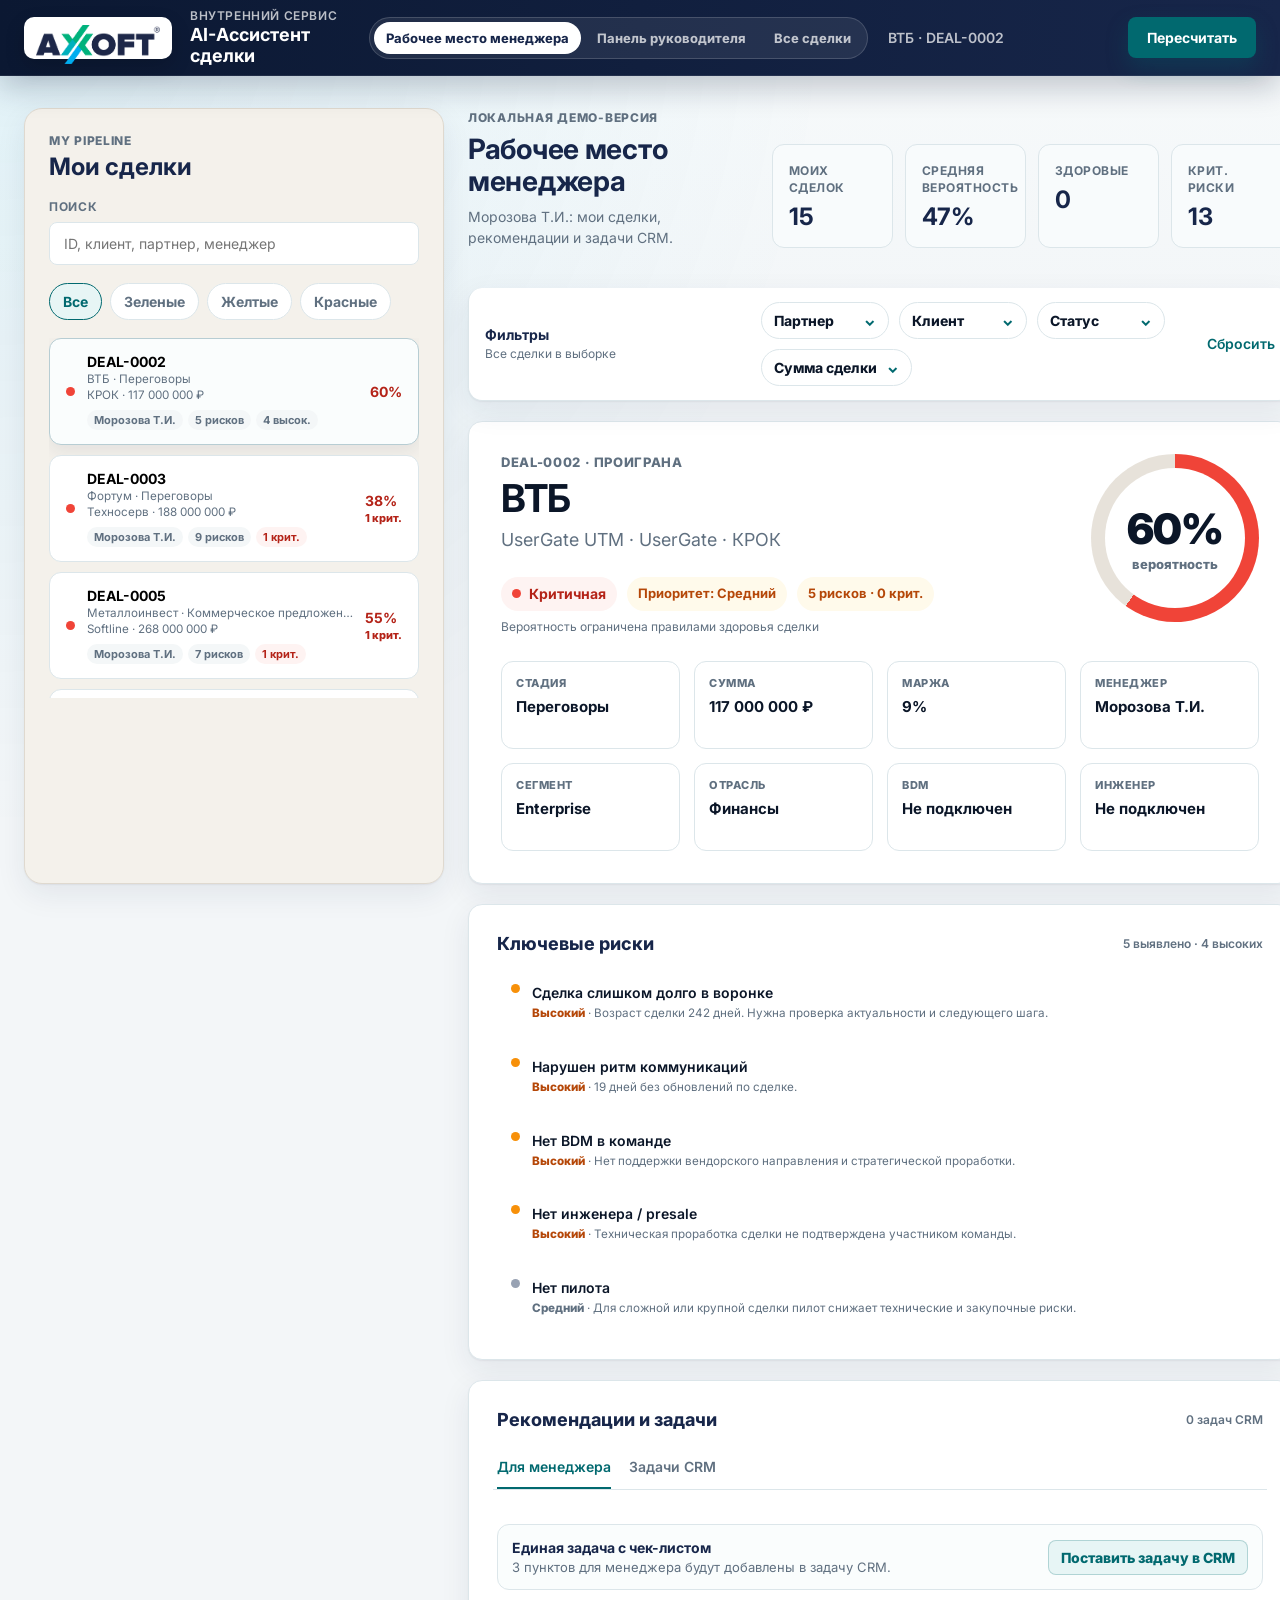
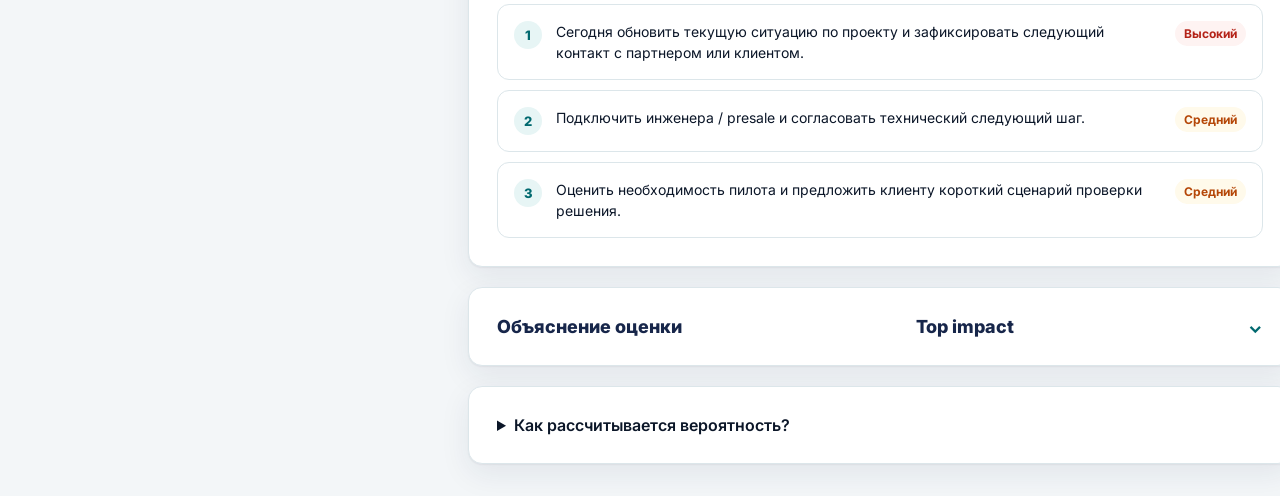
==== commit 520d22f7: "Add deal status filter" ====
--- a/index.html
+++ b/index.html
@@ -349,38 +349,51 @@
 .score-explain-body { display: grid; grid-template-columns: repeat(2, minmax(0, 1fr)); gap: 20px; margin-top: 18px; }
 .score-explain h3 { margin: 0 0 12px; color: var(--color-text); font-size: 16px; }
 .deals-table-card { display: grid; gap: 16px; }
-.all-deals-controls { display: grid; gap: 18px; }
-.all-deals-topline { display: grid; grid-template-columns: minmax(320px, 1fr) auto; gap: 18px; align-items: end; }
-.view-toggle { display: inline-flex; gap: 4px; padding: 4px; border: 1px solid var(--color-border); border-radius: 999px; background: #fff; }
-.view-toggle button { border: 0; border-radius: 999px; background: transparent; color: var(--color-muted); padding: 8px 12px; font-weight: 800; }
-.view-toggle button.is-active { background: var(--color-teal-soft); color: var(--color-primary); }
-.all-deals-list { display: grid; gap: 12px; }
-.all-deal-card { width: 100%; border: 1px solid var(--color-border); border-radius: 14px; background: #fff; padding: 18px; display: grid; grid-template-columns: auto minmax(0, 1fr) auto; gap: 18px; align-items: center; text-align: left; transition: border-color 150ms ease, box-shadow 150ms ease, transform 150ms ease; }
-.all-deal-card:hover { border-color: var(--color-border-strong); box-shadow: 0 10px 24px rgba(23,38,74,0.09); transform: translateY(-1px); }
-.all-deal-main { min-width: 0; display: grid; gap: 6px; }
-.all-deal-title { display: flex; flex-wrap: wrap; gap: 8px; align-items: baseline; }
-.all-deal-title strong { color: var(--color-text); font-size: 18px; }
-.all-deal-title span { color: var(--color-muted); font-weight: 700; }
-.all-deal-subtitle { color: var(--color-muted); font-size: 14px; line-height: 1.35; overflow: hidden; text-overflow: ellipsis; white-space: nowrap; }
-.all-deal-tags { display: flex; flex-wrap: wrap; gap: 6px; margin-top: 4px; }
-.all-deal-tags em { font-style: normal; border-radius: 999px; background: #F4F7F8; color: var(--color-muted); padding: 4px 8px; font-size: 12px; font-weight: 800; }
-.all-deal-tags em.danger { background: var(--color-danger-bg); color: var(--color-danger-text); }
-.all-deal-score { display: grid; gap: 4px; justify-items: end; min-width: 92px; }
-.all-deal-score strong { font-size: 24px; }
-.all-deals-back { display: flex; justify-content: space-between; gap: 16px; align-items: center; margin-bottom: 16px; }
-.deals-table-wrap { overflow: auto; border: 1px solid var(--color-border); border-radius: 12px; background: #fff; }
-.deals-table { width: 100%; border-collapse: collapse; min-width: 1120px; }
-.deals-table th, .deals-table td { padding: 12px 14px; border-bottom: 1px solid var(--color-border); text-align: left; vertical-align: middle; }
+.all-deals-back { position: sticky; top: 104px; z-index: 4; display: flex; justify-content: space-between; gap: 16px; align-items: center; margin-bottom: 16px; padding: 12px 14px; border: 1px solid var(--color-border); border-radius: 14px; background: rgba(255, 255, 255, 0.96); box-shadow: 0 10px 28px rgba(23, 38, 74, 0.12); backdrop-filter: blur(10px); }
+.all-deals-back .secondary-button { border-color: var(--color-primary); background: var(--color-primary); color: #fff; }
+.all-deals-back .muted { min-width: 0; overflow: hidden; text-overflow: ellipsis; white-space: nowrap; }
+.detail-mode-title { display: grid; gap: 2px; min-width: 0; text-align: right; }
+.detail-mode-title span { color: var(--color-muted); font-size: 11px; font-weight: 800; letter-spacing: 0.08em; text-transform: uppercase; }
+.detail-mode-title strong { color: var(--color-navy); font-size: 18px; line-height: 1.2; overflow: hidden; text-overflow: ellipsis; white-space: nowrap; }
+.all-deals-summary { display: grid; grid-template-columns: repeat(4, minmax(0, 1fr)); gap: 10px; }
+.all-deals-summary-item { border: 1px solid var(--color-border); border-radius: 12px; padding: 12px 14px; background: var(--color-surface-soft); }
+.all-deals-summary-item span { display: block; color: var(--color-muted); font-size: 11px; font-weight: 800; letter-spacing: 0.06em; text-transform: uppercase; }
+.all-deals-summary-item strong { display: block; margin-top: 5px; color: var(--color-navy); font-size: 22px; line-height: 1.15; white-space: nowrap; overflow: hidden; text-overflow: ellipsis; }
+.active-filter-strip { display: flex; flex-wrap: wrap; gap: 8px; align-items: center; min-height: 30px; }
+.active-filter-strip strong { margin-right: 2px; color: var(--color-muted); font-size: 12px; text-transform: uppercase; letter-spacing: 0.06em; }
+.active-filter-chip { display: inline-flex; align-items: center; min-height: 28px; border-radius: 999px; padding: 5px 10px; background: #EAF7F6; color: var(--color-primary); font-size: 12px; font-weight: 800; }
+.active-filter-chip.is-empty { background: var(--color-surface-soft); color: var(--color-muted); }
+.table-help { display: flex; justify-content: space-between; gap: 12px; align-items: center; color: var(--color-muted); font-size: 12px; }
+.table-help strong { color: var(--color-primary); }
+.deals-table-wrap { overflow-x: auto; border: 1px solid var(--color-border); border-radius: 12px; background: #fff; }
+.deals-table { width: 100%; border-collapse: collapse; table-layout: fixed; }
+.deals-table th, .deals-table td { padding: 10px 9px; border-bottom: 1px solid var(--color-border); text-align: left; vertical-align: middle; font-size: 12px; line-height: 1.25; }
 .deals-table th { position: sticky; top: 0; z-index: 1; background: var(--color-surface-soft); color: var(--color-muted); font-size: 11px; font-weight: 800; letter-spacing: 0.05em; text-transform: uppercase; }
+.deals-table th.resizable-th { position: sticky; }
+.deals-table td { overflow: hidden; text-overflow: ellipsis; }
 .deals-table tr:last-child td { border-bottom: 0; }
 .deals-table tbody tr { cursor: pointer; transition: background 150ms ease; }
-.deals-table tbody tr:hover, .deals-table tbody tr.is-selected { background: #FAFDFD; }
-.table-sort { border: 0; background: transparent; color: inherit; font: inherit; text-transform: inherit; letter-spacing: inherit; padding: 0; }
+.deals-table tbody tr:hover { background: #FAFDFD; }
+.deals-table tbody tr.is-selected { background: #EAF7F6; box-shadow: inset 4px 0 0 var(--color-primary); }
+.deals-table tbody tr.is-selected td { background: #EAF7F6; font-weight: 700; }
+.deals-table .num-cell { text-align: right; white-space: nowrap; }
+.deals-table .tight-cell { width: 64px; text-align: center; }
+.deals-table .id-cell { width: 84px; white-space: nowrap; }
+.deals-table .client-cell { width: 13%; }
+.deals-table .stage-cell { width: 10%; }
+.deals-table .money-cell { width: 9%; }
+.deals-table .status-cell { width: 8%; }
+.table-sort { border: 0; background: transparent; color: inherit; font: inherit; text-transform: inherit; letter-spacing: inherit; padding: 0; text-align: left; }
 .table-sort::after { content: "↕"; margin-left: 5px; color: var(--color-primary); font-size: 10px; }
+.column-resizer { position: absolute; top: 0; right: -4px; z-index: 2; width: 8px; height: 100%; cursor: col-resize; user-select: none; touch-action: none; }
+.column-resizer::after { content: ""; position: absolute; top: 20%; right: 3px; width: 1px; height: 60%; background: transparent; }
+.deals-table th:hover .column-resizer::after { background: var(--color-border-strong); }
+.deals-table.is-resizing, .deals-table.is-resizing * { cursor: col-resize !important; user-select: none; }
 .status-pill { display: inline-flex; align-items: center; gap: 6px; border-radius: 999px; padding: 5px 8px; font-size: 12px; font-weight: 800; white-space: nowrap; }
 .status-pill.green { background: var(--color-success-bg); color: var(--color-success-text); }
 .status-pill.yellow { background: var(--color-warning-bg); color: var(--color-warning-text); }
 .status-pill.red { background: var(--color-danger-bg); color: var(--color-danger-text); }
+.deal-preview, .deals-table-card { scroll-margin-top: 118px; }
 .deal-preview { margin-top: 18px; }
 .action-card { display: grid; gap: 16px; }
 .action-tabs { display: flex; gap: 18px; border-bottom: 1px solid var(--color-border); }
@@ -391,11 +404,15 @@
   .app-header { height: auto; }
   .deal-sidebar, .insight-card { position: static; height: auto; max-height: none; }
   .filter-dropdown-row { flex-wrap: wrap; overflow-x: visible; }
+  .all-deals-summary { grid-template-columns: repeat(2, minmax(0, 1fr)); }
 }
 @media (max-width: 820px) {
   .deal-hero, .deal-detail-grid, .filter-strip, .score-explain-body { grid-template-columns: 1fr; }
-  .all-deals-topline, .all-deal-card { grid-template-columns: 1fr; }
-  .all-deal-score { justify-items: start; }
+  .all-deals-summary { grid-template-columns: 1fr; }
+  .all-deals-back { align-items: flex-start; flex-direction: column; top: 12px; }
+  .detail-mode-title { text-align: left; }
+  .deals-table-wrap { overflow: auto; }
+  .deals-table { min-width: 1120px; }
   .score-donut { justify-self: start; }
   .filter-menu { position: static; width: 100%; box-shadow: none; margin-top: 8px; }
 }
@@ -4496,6 +4513,7 @@
     partner: new Set(),
     client: new Set(),
     manager: new Set(),
+    status: new Set(),
     amount: new Set(),
     stage: new Set(),
     probability: new Set(),
@@ -4508,9 +4526,11 @@
     stage: ""
   },
   openFilter: null,
-  tableSort: { key: "critical", direction: "desc" },
-  allDealsView: "list",
+  tableSort: { key: "default", direction: "desc" },
+  tableColumnWidths: null,
   allDealsDetailOpen: false,
+  scrollToDealDetail: false,
+  scrollToAllDealsTable: false,
   tasks: [],
   taskDraft: null
 };
@@ -5072,6 +5092,7 @@
     if (state.filters.partner.size && !state.filters.partner.has(deal[FIELD.partner])) return false;
     if (state.filters.client.size && !state.filters.client.has(deal[FIELD.client])) return false;
     if (state.filters.manager.size && !state.filters.manager.has(deal[FIELD.manager])) return false;
+    if (state.filters.status.size && !state.filters.status.has(deal[FIELD.result])) return false;
     if (state.filters.amount.size && ![...state.filters.amount].some((range) => amountInRange(number(deal[FIELD.amount]), range))) return false;
     if (state.filters.stage.size && !state.filters.stage.has(deal[FIELD.stage])) return false;
     if (state.filters.probability.size && ![...state.filters.probability].some((range) => probabilityInRange(item.probability, range))) return false;
@@ -5083,6 +5104,7 @@
       deal[FIELD.client],
       deal[FIELD.partner],
       deal[FIELD.manager],
+      deal[FIELD.result],
       deal[FIELD.vendor],
       deal[FIELD.product]
     ].some((value) => String(value || "").toLowerCase().includes(query));
@@ -5166,10 +5188,12 @@
 }
 
 function getSortedDeals(items) {
+  if (state.tableSort.key === "default") return getDefaultSortedDeals(items);
   const direction = state.tableSort.direction === "asc" ? 1 : -1;
   const value = (item) => {
     const deal = item.deal;
     const critical = item.risks.filter((risk) => risk.severity === "critical").length;
+    const healthOrder = { red: 0, yellow: 1, green: 2 };
     return {
       id: deal[FIELD.id],
       client: deal[FIELD.client],
@@ -5178,7 +5202,8 @@
       stage: deal[FIELD.stage],
       amount: number(deal[FIELD.amount]),
       probability: item.probability,
-      health: item.health,
+      health: healthOrder[item.health] ?? 9,
+      risks: item.risks.length,
       critical,
       silence: number(deal[FIELD.silenceDays])
     }[state.tableSort.key];
@@ -5203,87 +5228,69 @@
 }
 
 function renderAllDealsScreen() {
-  const visible = state.allDealsView === "table" ? getSortedDeals(getVisibleDeals()) : getDefaultSortedDeals(getVisibleDeals());
+  const visible = getSortedDeals(getVisibleDeals());
   if (!visible.length) {
     document.getElementById("selectedDealName").textContent = "Нет сделок по фильтрам";
-    document.getElementById("dealCard").innerHTML = `${renderAllDealsControls(0)}<section class="card empty-state">Измените фильтры или очистите поиск, чтобы увидеть список сделок.</section>`;
-    wireAllDealsControls();
+    document.getElementById("dealCard").innerHTML = `<section class="card empty-state">Измените фильтры или очистите поиск, чтобы увидеть список сделок.</section>`;
     return;
   }
   if (!visible.some((item) => item.deal[FIELD.id] === state.selectedId)) state.selectedId = visible[0].deal[FIELD.id];
   const selected = visible.find((item) => item.deal[FIELD.id] === state.selectedId) || visible[0];
   document.getElementById("selectedDealName").textContent = `Все сделки · ${visible.length}`;
+  document.getElementById("dealCard").innerHTML = `
+    ${renderAllDealsTable(visible)}
+    ${state.allDealsDetailOpen ? `
+      <section class="deal-preview">
+        <div class="all-deals-back">
+          <button class="secondary-button" type="button" id="backToAllDeals">Назад ко всем сделкам</button>
+          <div class="detail-mode-title">
+            <span>Карточка сделки</span>
+            <strong>${selected.deal[FIELD.id]} · ${selected.deal[FIELD.client]}</strong>
+          </div>
+        </div>
+        ${renderDealPreview(selected)}
+      </section>` : ""}
+  `;
+  wireDealsTable();
+  wireColumnResize();
   if (state.allDealsDetailOpen) {
-    document.getElementById("dealCard").innerHTML = `
-      <div class="all-deals-back">
-        <button class="secondary-button" type="button" id="backToAllDeals">Назад ко всем сделкам</button>
-        <span class="muted">${selected.deal[FIELD.id]} · ${selected.deal[FIELD.client]}</span>
-      </div>
-      <section class="deal-preview">${renderDealPreview(selected)}</section>
-    `;
-    document.getElementById("backToAllDeals").addEventListener("click", () => {
+    document.getElementById("backToAllDeals")?.addEventListener("click", () => {
       state.allDealsDetailOpen = false;
+      state.scrollToDealDetail = false;
+      state.scrollToAllDealsTable = true;
       render();
     });
     wireTabs();
     wireRecommendationButtons();
     wireTaskStatusControls();
     animateMetrics();
-    return;
+    if (state.scrollToDealDetail) {
+      state.scrollToDealDetail = false;
+      requestAnimationFrame(() => document.querySelector(".deal-preview")?.scrollIntoView({ behavior: "smooth", block: "start" }));
+    }
   }
-  document.getElementById("dealCard").innerHTML = `
-    ${renderAllDealsControls(visible.length)}
-    ${state.allDealsView === "table" ? renderAllDealsTable(visible) : renderAllDealsList(visible)}
-  `;
-  wireAllDealsControls();
-  wireDealsTable();
-}
-
-function renderAllDealsControls(count) {
+  if (state.scrollToAllDealsTable) {
+    state.scrollToAllDealsTable = false;
+    requestAnimationFrame(() => document.querySelector(".deals-table-card")?.scrollIntoView({ behavior: "smooth", block: "start" }));
+  }
+}
+
+function renderAllDealsTable(visible) {
+  const columns = getAllDealsColumns();
+  const widths = getTableColumnWidths();
   return `
     <section class="deals-table-card card">
-      <div class="panel-heading"><h2>Все сделки</h2><span>${count} в выборке</span></div>
-      <div class="all-deals-controls">
-        <div class="all-deals-topline">
-          <label class="search-box">
-            <span>Поиск</span>
-            <input id="allDealsSearchInput" type="search" value="${state.search}" placeholder="ID, клиент, партнер, менеджер">
-          </label>
-          <div class="view-toggle" aria-label="Вид списка">
-            <button type="button" data-all-deals-view="list" class="${state.allDealsView === "list" ? "is-active" : ""}">Список</button>
-            <button type="button" data-all-deals-view="table" class="${state.allDealsView === "table" ? "is-active" : ""}">Таблица</button>
-          </div>
-        </div>
-        <div class="filter-row">
-          ${[
-            ["all", "Все"],
-            ["green", "Зеленые"],
-            ["yellow", "Желтые"],
-            ["red", "Красные"]
-          ].map(([health, label]) => `<button class="chip ${state.health === health ? "is-active" : ""}" type="button" data-all-health="${health}">${label}</button>`).join("")}
-        </div>
-      </div>
-    </section>
-  `;
-}
-
-function renderAllDealsTable(visible) {
-  return `
-    <section class="deals-table-card card">
-      <div class="panel-heading"><h2>Таблица сделок</h2><span>Клик по строке откроет карточку</span></div>
+      <div class="panel-heading"><h2>Все сделки</h2><span>${visible.length} в выборке · клик по строке откроет карточку</span></div>
+      ${renderAllDealsSummary(visible)}
+      ${renderActiveFilterStrip()}
+      <div class="table-help"><span>Клик по строке открывает карточку сделки.</span><span><strong>Подсказка:</strong> ширину колонок можно менять, потянув правый край заголовка.</span></div>
       <div class="deals-table-wrap">
-        <table class="deals-table">
+        <table class="deals-table" style="min-width: ${widths.reduce((sum, width) => sum + width, 0)}px">
+          <colgroup>
+            ${columns.map((column, index) => `<col style="width: ${widths[index] || column.width}px">`).join("")}
+          </colgroup>
           <thead><tr>
-            ${renderSortHeader("id", "ID")}
-            ${renderSortHeader("client", "Клиент")}
-            ${renderSortHeader("partner", "Партнер")}
-            ${renderSortHeader("manager", "Менеджер")}
-            ${renderSortHeader("stage", "Стадия")}
-            ${renderSortHeader("amount", "Сумма")}
-            ${renderSortHeader("probability", "Вероятность")}
-            ${renderSortHeader("health", "Здоровье")}
-            ${renderSortHeader("critical", "Крит. риски")}
-            ${renderSortHeader("silence", "Ритм")}
+            ${columns.map((column, index) => renderTableHeader(column, index)).join("")}
           </tr></thead>
           <tbody>
             ${visible.map((item) => renderDealsTableRow(item)).join("")}
@@ -5293,66 +5300,85 @@
     </section>`;
 }
 
-function renderAllDealsList(visible) {
-  return `
-    <section class="all-deals-list">
-      ${visible.map((item) => renderAllDealCard(item)).join("")}
-    </section>`;
-}
-
-function renderAllDealCard(item) {
-  const deal = item.deal;
-  const critical = item.risks.filter((risk) => risk.severity === "critical").length;
-  const high = item.risks.filter((risk) => risk.severity === "high").length;
-  return `
-    <button class="all-deal-card" type="button" data-deal-id="${deal[FIELD.id]}">
-      <span class="status-dot ${item.health}"></span>
-      <span class="all-deal-main">
-        <span class="all-deal-title"><strong>${deal[FIELD.id]}</strong><span>${deal[FIELD.client]} · ${deal[FIELD.stage]}</span></span>
-        <span class="all-deal-subtitle">${deal[FIELD.partner]} · ${formatRub.format(number(deal[FIELD.amount]))}</span>
-        <span class="all-deal-tags">
-          <em>${deal[FIELD.manager]}</em>
-          <em>${item.risks.length} рисков</em>
-          ${critical ? `<em class="danger">${critical} крит.</em>` : ""}
-          ${high ? `<em>${high} высок.</em>` : ""}
-        </span>
-      </span>
-      <span class="all-deal-score">
-        <strong class="deal-row-score ${item.health}">${item.probability}%</strong>
-        <span class="status-pill ${item.health}">${healthLabel(item.health)}</span>
-      </span>
-    </button>`;
-}
-
-function wireAllDealsControls() {
-  const search = document.getElementById("allDealsSearchInput");
-  if (search) {
-    search.addEventListener("input", (event) => {
-      state.search = event.target.value;
-      state.allDealsDetailOpen = false;
-      render();
-    });
+function renderAllDealsSummary(visible) {
+  const red = visible.filter((item) => item.health === "red").length;
+  const critical = visible.reduce((sum, item) => sum + item.risks.filter((risk) => risk.severity === "critical").length, 0);
+  const amount = visible.reduce((sum, item) => sum + number(item.deal[FIELD.amount]), 0);
+  const items = [
+    ["Сделок в выборке", formatNumber.format(visible.length)],
+    ["Сумма сделок", formatRub.format(amount)],
+    ["Красные", formatNumber.format(red)],
+    ["Критические риски", formatNumber.format(critical)]
+  ];
+  return `<div class="all-deals-summary">${items.map(([label, value]) => `
+    <div class="all-deals-summary-item"><span>${label}</span><strong>${value}</strong></div>
+  `).join("")}</div>`;
+}
+
+function renderActiveFilterStrip() {
+  const chips = getActiveFilterChips();
+  return `<div class="active-filter-strip">
+    <strong>Активные фильтры</strong>
+    ${chips.length ? chips.map((chip) => `<span class="active-filter-chip">${chip}</span>`).join("") : `<span class="active-filter-chip is-empty">Не применены</span>`}
+  </div>`;
+}
+
+function getActiveFilterChips() {
+  const chips = [];
+  if (state.search.trim()) chips.push(`Поиск: ${state.search.trim()}`);
+  if (state.health !== "all") chips.push(`Здоровье: ${healthLabel(state.health)}`);
+  const labels = {
+    partner: "Партнер",
+    client: "Клиент",
+    manager: "Менеджер",
+    status: "Статус",
+    stage: "Стадия"
+  };
+  Object.entries(labels).forEach(([key, label]) => {
+    state.filters[key].forEach((value) => chips.push(`${label}: ${value}`));
+  });
+  const probabilityLabels = { low: "до 45%", mid: "45-69%", high: "70%+" };
+  const criticalLabels = { none: "0 крит.", one: "1 крит.", many: "2+ крит." };
+  state.filters.amount.forEach((value) => chips.push(`Сумма: ${amountRanges.find((range) => range.id === value)?.label || value}`));
+  state.filters.probability.forEach((value) => chips.push(`Вероятность: ${probabilityLabels[value] || value}`));
+  state.filters.critical.forEach((value) => chips.push(`Крит. риски: ${criticalLabels[value] || value}`));
+  return chips;
+}
+
+function getAllDealsColumns() {
+  return [
+    { label: "ID", className: "id-cell", width: 76 },
+    { label: "Клиент", className: "client-cell", width: 170 },
+    { label: "Партнер", width: 150 },
+    { label: "Менеджер", key: "manager", width: 145 },
+    { label: "Стадия", key: "stage", className: "stage-cell", width: 130 },
+    { label: "Продукт", width: 140 },
+    { label: "Вендор", width: 130 },
+    { label: "Сумма", key: "amount", className: "money-cell", width: 135 },
+    { label: "Вероятность", key: "probability", width: 116 },
+    { label: "Здоровье", key: "health", className: "status-cell", width: 118 },
+    { label: "Риски", key: "risks", className: "tight-cell", width: 82 },
+    { label: "Крит. риски", key: "critical", className: "tight-cell", width: 92 },
+    { label: "Ритм", key: "silence", className: "tight-cell", width: 80 }
+  ];
+}
+
+function getTableColumnWidths() {
+  const defaults = getAllDealsColumns().map((column) => column.width);
+  if (!Array.isArray(state.tableColumnWidths) || state.tableColumnWidths.length !== defaults.length) {
+    state.tableColumnWidths = [...defaults];
   }
-  document.querySelectorAll("[data-all-health]").forEach((button) => {
-    button.addEventListener("click", () => {
-      state.health = button.dataset.allHealth;
-      state.allDealsDetailOpen = false;
-      document.querySelectorAll("[data-health]").forEach((chip) => chip.classList.toggle("is-active", chip.dataset.health === state.health));
-      render();
-    });
-  });
-  document.querySelectorAll("[data-all-deals-view]").forEach((button) => {
-    button.addEventListener("click", () => {
-      state.allDealsView = button.dataset.allDealsView;
-      state.allDealsDetailOpen = false;
-      render();
-    });
-  });
+  return state.tableColumnWidths;
+}
+
+function renderTableHeader(column, index) {
+  const content = column.key ? renderSortHeader(column.key, column.label) : column.label;
+  return `<th class="resizable-th ${column.className || ""}" data-column-index="${index}">${content}<span class="column-resizer" data-resize-column="${index}" aria-hidden="true"></span></th>`;
 }
 
 function renderSortHeader(key, label) {
   const mark = state.tableSort.key === key ? (state.tableSort.direction === "asc" ? " ↑" : " ↓") : "";
-  return `<th><button class="table-sort" data-sort-key="${key}">${label}${mark}</button></th>`;
+  return `<button class="table-sort" data-sort-key="${key}">${label}${mark}</button>`;
 }
 
 function renderDealsTableRow(item) {
@@ -5360,16 +5386,19 @@
   const critical = item.risks.filter((risk) => risk.severity === "critical").length;
   const selected = deal[FIELD.id] === state.selectedId ? " is-selected" : "";
   return `<tr class="${selected}" data-deal-id="${deal[FIELD.id]}">
-    <td><strong>${deal[FIELD.id]}</strong></td>
-    <td>${deal[FIELD.client]}</td>
+    <td class="id-cell"><strong>${deal[FIELD.id]}</strong></td>
+    <td class="client-cell">${deal[FIELD.client]}</td>
     <td>${deal[FIELD.partner]}</td>
     <td>${deal[FIELD.manager]}</td>
-    <td>${deal[FIELD.stage]}</td>
-    <td>${formatRub.format(number(deal[FIELD.amount]))}</td>
-    <td><strong class="deal-row-score ${item.health}">${item.probability}%</strong></td>
-    <td><span class="status-pill ${item.health}">${healthLabel(item.health)}</span></td>
-    <td>${critical ? `<strong class="metric-number red compact">${critical}</strong>` : "0"}</td>
-    <td>${deal[FIELD.silenceDays]} дн.</td>
+    <td class="stage-cell">${deal[FIELD.stage]}</td>
+    <td>${deal[FIELD.product]}</td>
+    <td>${deal[FIELD.vendor]}</td>
+    <td class="num-cell money-cell">${formatRub.format(number(deal[FIELD.amount]))}</td>
+    <td class="num-cell"><strong class="deal-row-score ${item.health}">${item.probability}%</strong></td>
+    <td class="status-cell"><span class="status-pill ${item.health}">${healthLabel(item.health)}</span></td>
+    <td class="tight-cell">${item.risks.length}</td>
+    <td class="tight-cell">${critical ? `<strong class="metric-number red compact">${critical}</strong>` : "0"}</td>
+    <td class="tight-cell">${deal[FIELD.silenceDays]} дн.</td>
   </tr>`;
 }
 
@@ -5420,12 +5449,14 @@
 }
 
 function wireDealsTable() {
-  document.querySelectorAll("[data-deal-id]").forEach((row) => {
-    row.addEventListener("click", () => {
+  document.querySelector(".deals-table tbody")?.addEventListener("click", (event) => {
+    const row = event.target.closest("[data-deal-id]");
+    if (row) {
       state.selectedId = row.dataset.dealId;
       state.allDealsDetailOpen = true;
+      state.scrollToDealDetail = true;
       render();
-    });
+    }
   });
   document.querySelectorAll("[data-sort-key]").forEach((button) => {
     button.addEventListener("click", (event) => {
@@ -5438,7 +5469,42 @@
   });
 }
 
+function wireColumnResize() {
+  document.querySelectorAll("[data-resize-column]").forEach((handle) => {
+    handle.addEventListener("click", (event) => event.stopPropagation());
+    handle.addEventListener("mousedown", (event) => {
+      event.preventDefault();
+      event.stopPropagation();
+      const table = handle.closest(".deals-table");
+      const index = Number(handle.dataset.resizeColumn);
+      const widths = getTableColumnWidths();
+      const startX = event.clientX;
+      const startWidth = widths[index] || getAllDealsColumns()[index].width;
+      table?.classList.add("is-resizing");
+
+      const onMove = (moveEvent) => {
+        widths[index] = Math.max(64, Math.round(startWidth + moveEvent.clientX - startX));
+        state.tableColumnWidths = widths;
+        const column = table?.querySelectorAll("col")[index];
+        if (column) column.style.width = `${widths[index]}px`;
+        if (table) table.style.minWidth = `${widths.reduce((sum, width) => sum + width, 0)}px`;
+      };
+      const onUp = () => {
+        table?.classList.remove("is-resizing");
+        document.removeEventListener("mousemove", onMove);
+        document.removeEventListener("mouseup", onUp);
+      };
+      document.addEventListener("mousemove", onMove);
+      document.addEventListener("mouseup", onUp);
+    });
+  });
+}
+
 function renderSelectedDeal() {
+  if (state.role === "allDeals") {
+    renderAllDealsScreen();
+    return;
+  }
   const visible = getVisibleDeals();
   if (!visible.length) {
     document.getElementById("selectedDealName").textContent = "Нет сделок по фильтрам";
@@ -5827,6 +5893,7 @@
     { key: "client", label: "Клиент", field: FIELD.client, searchable: true },
     ...(state.role === "leader" ? [{ key: "manager", label: "Менеджер", field: FIELD.manager, searchable: true }] : []),
     ...(state.role === "allDeals" ? [{ key: "manager", label: "Менеджер", field: FIELD.manager, searchable: true }] : []),
+    { key: "status", label: "Статус", field: FIELD.result },
     { key: "amount", label: "Сумма сделки", amount: true },
     ...(state.role === "allDeals" ? [
       { key: "stage", label: "Стадия", field: FIELD.stage, searchable: true },
@@ -5943,6 +6010,8 @@
   if (role === "manager" || role === "leader") state.accessRole = role;
   state.role = role;
   state.allDealsDetailOpen = false;
+  state.scrollToDealDetail = false;
+  state.scrollToAllDealsTable = false;
   closeOpenFilter();
   if (role === "manager") state.filters.manager.clear();
   const visible = getVisibleDeals();
